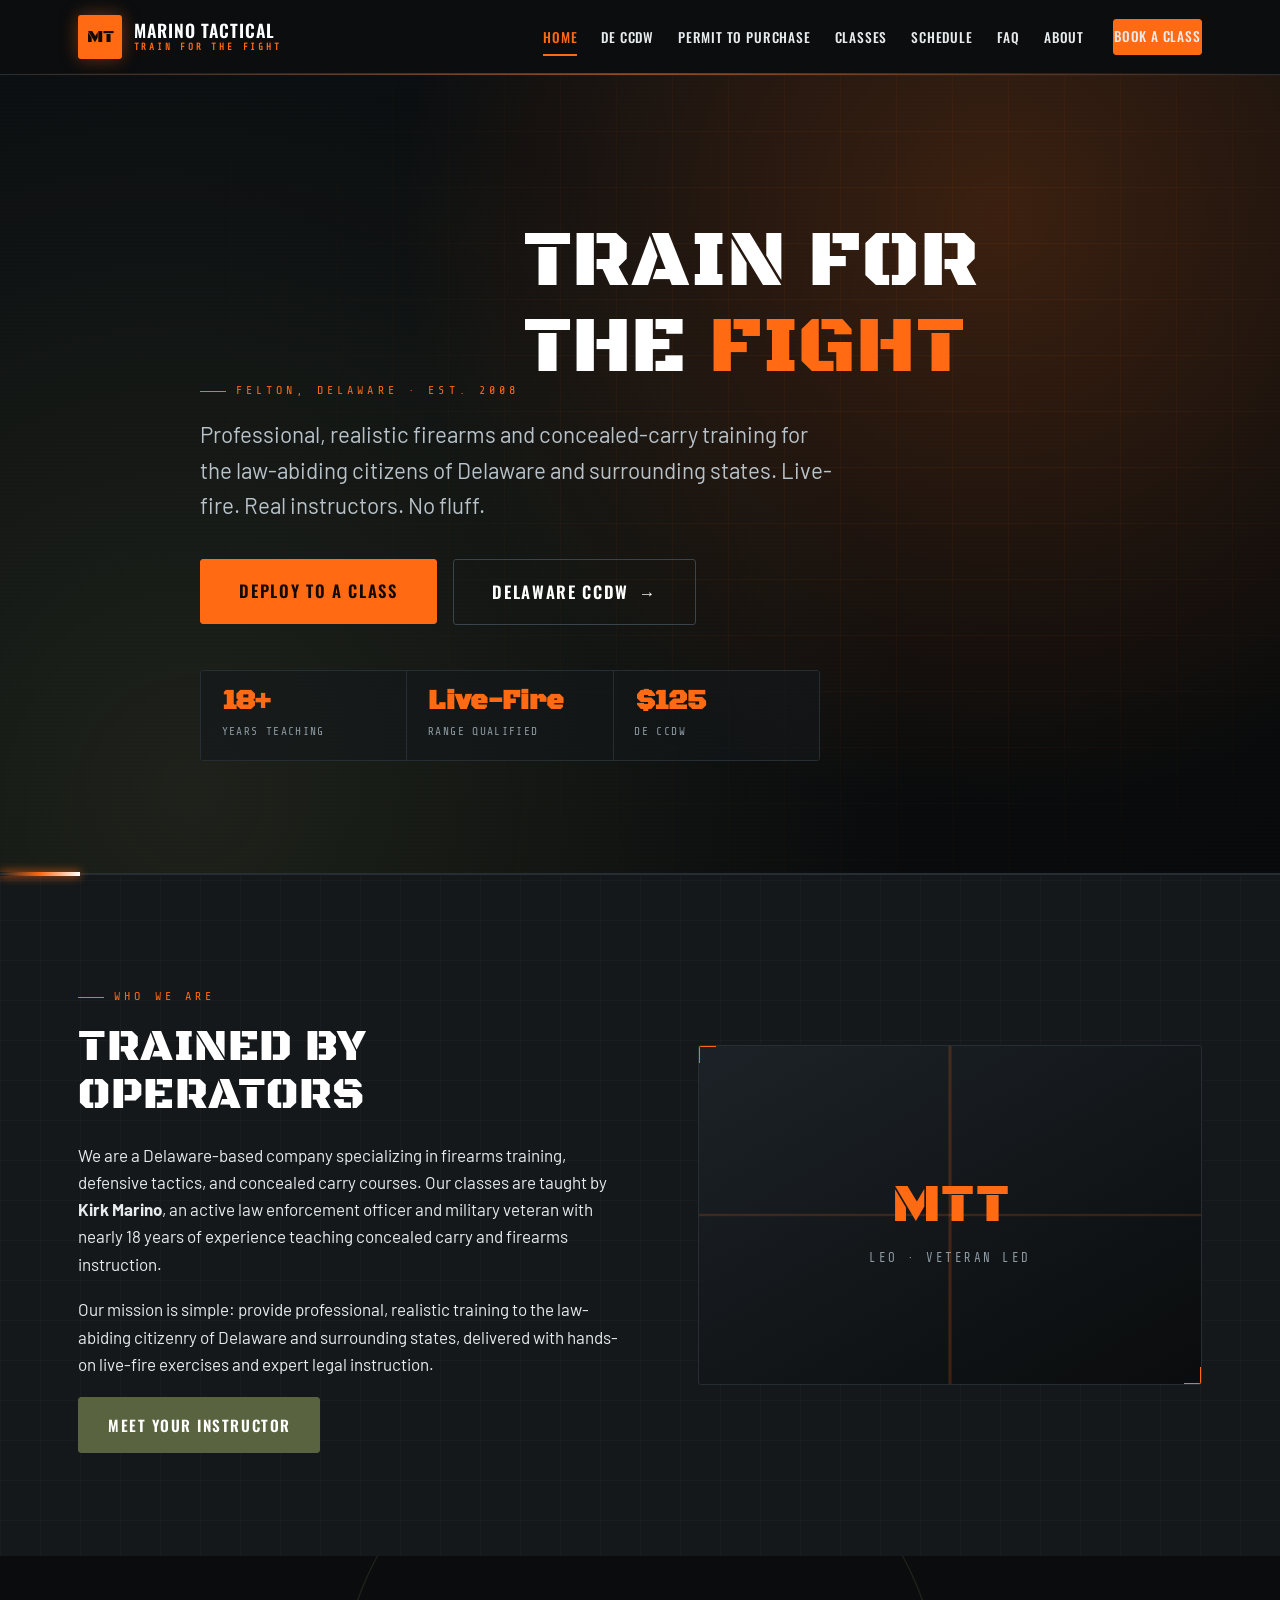
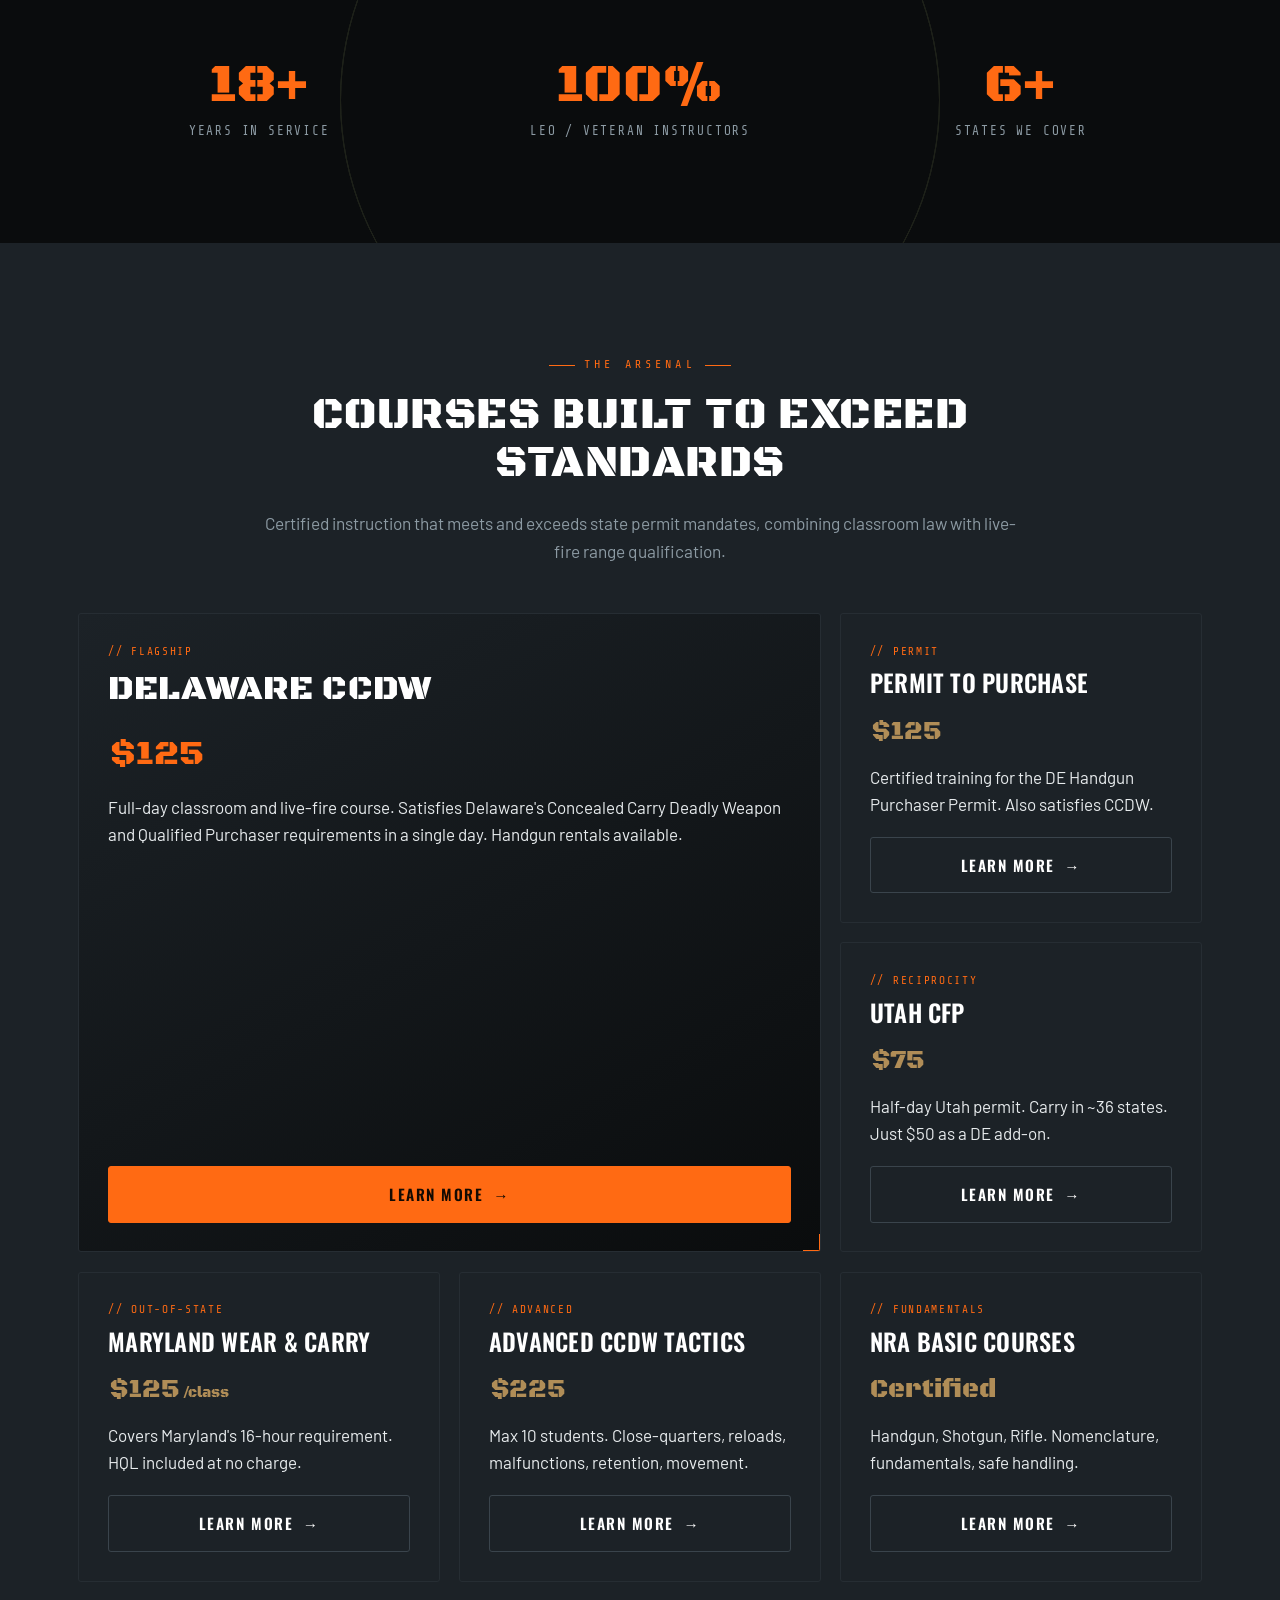
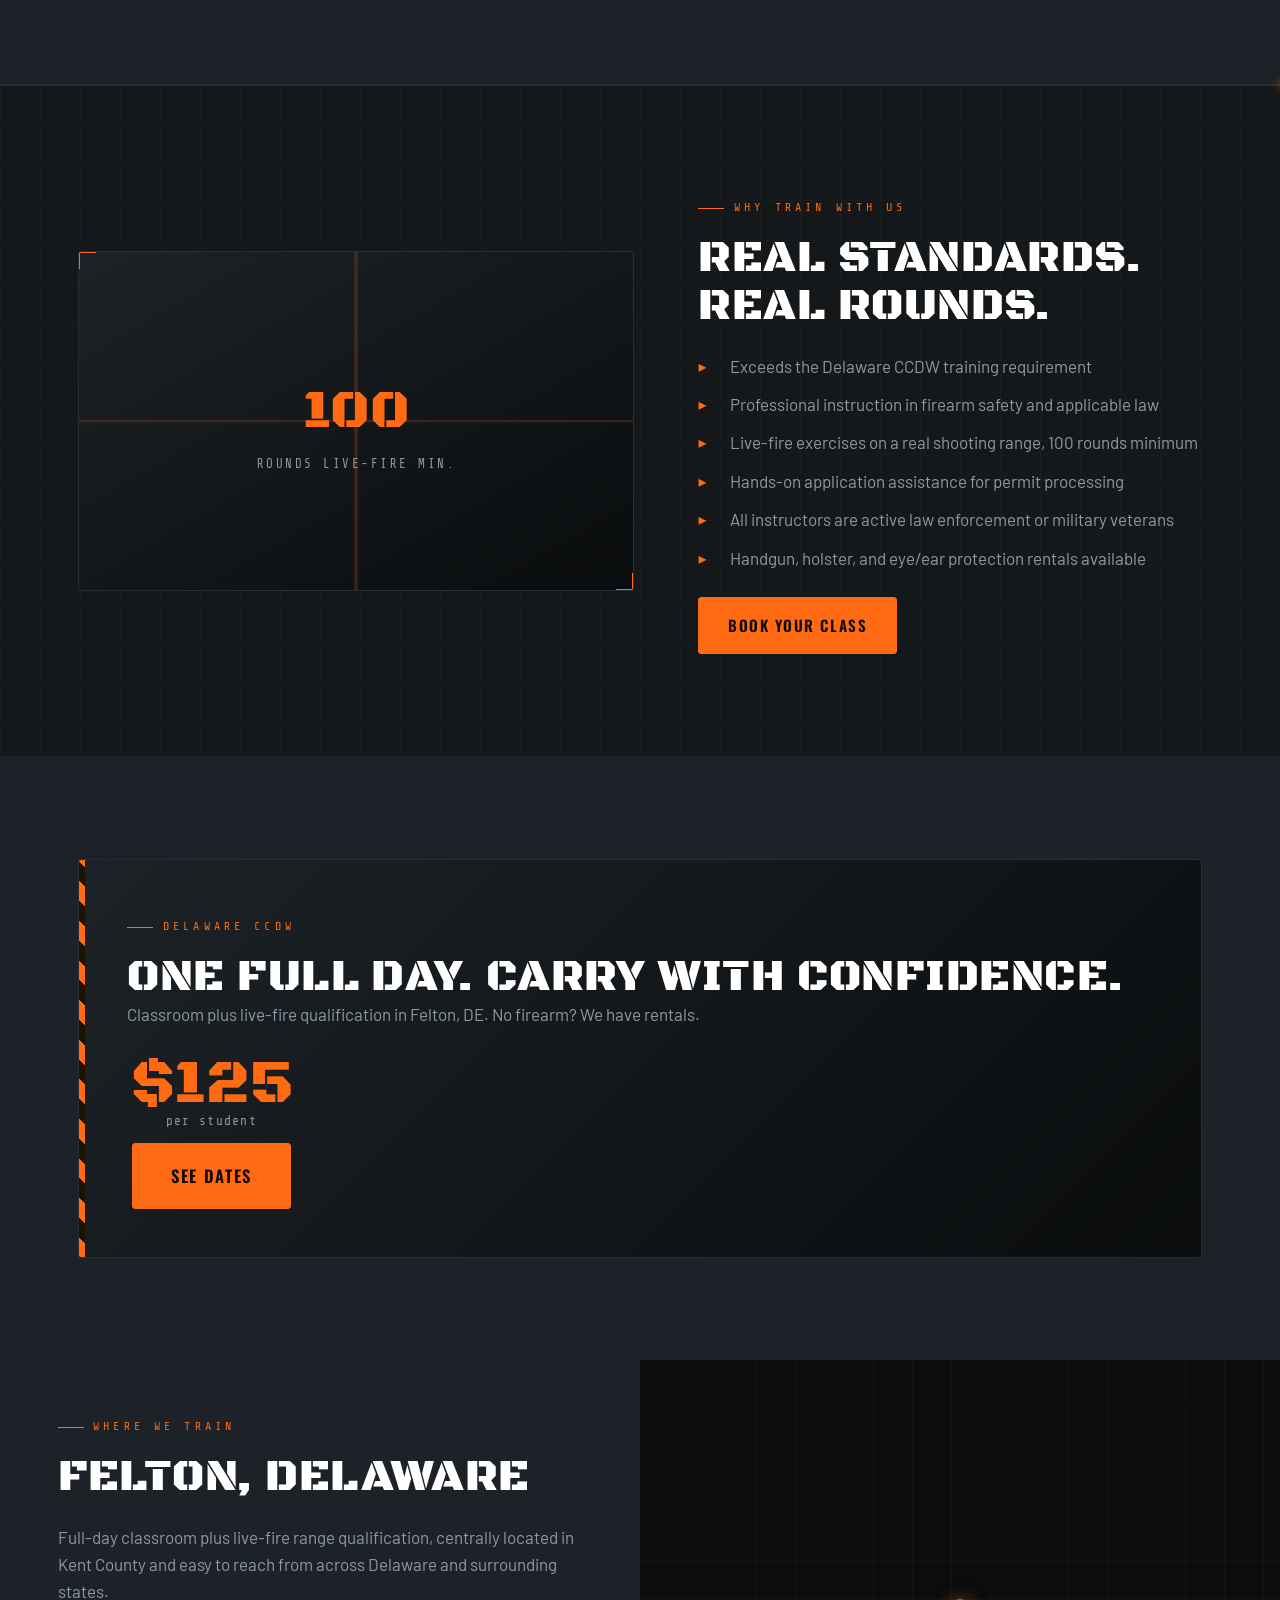
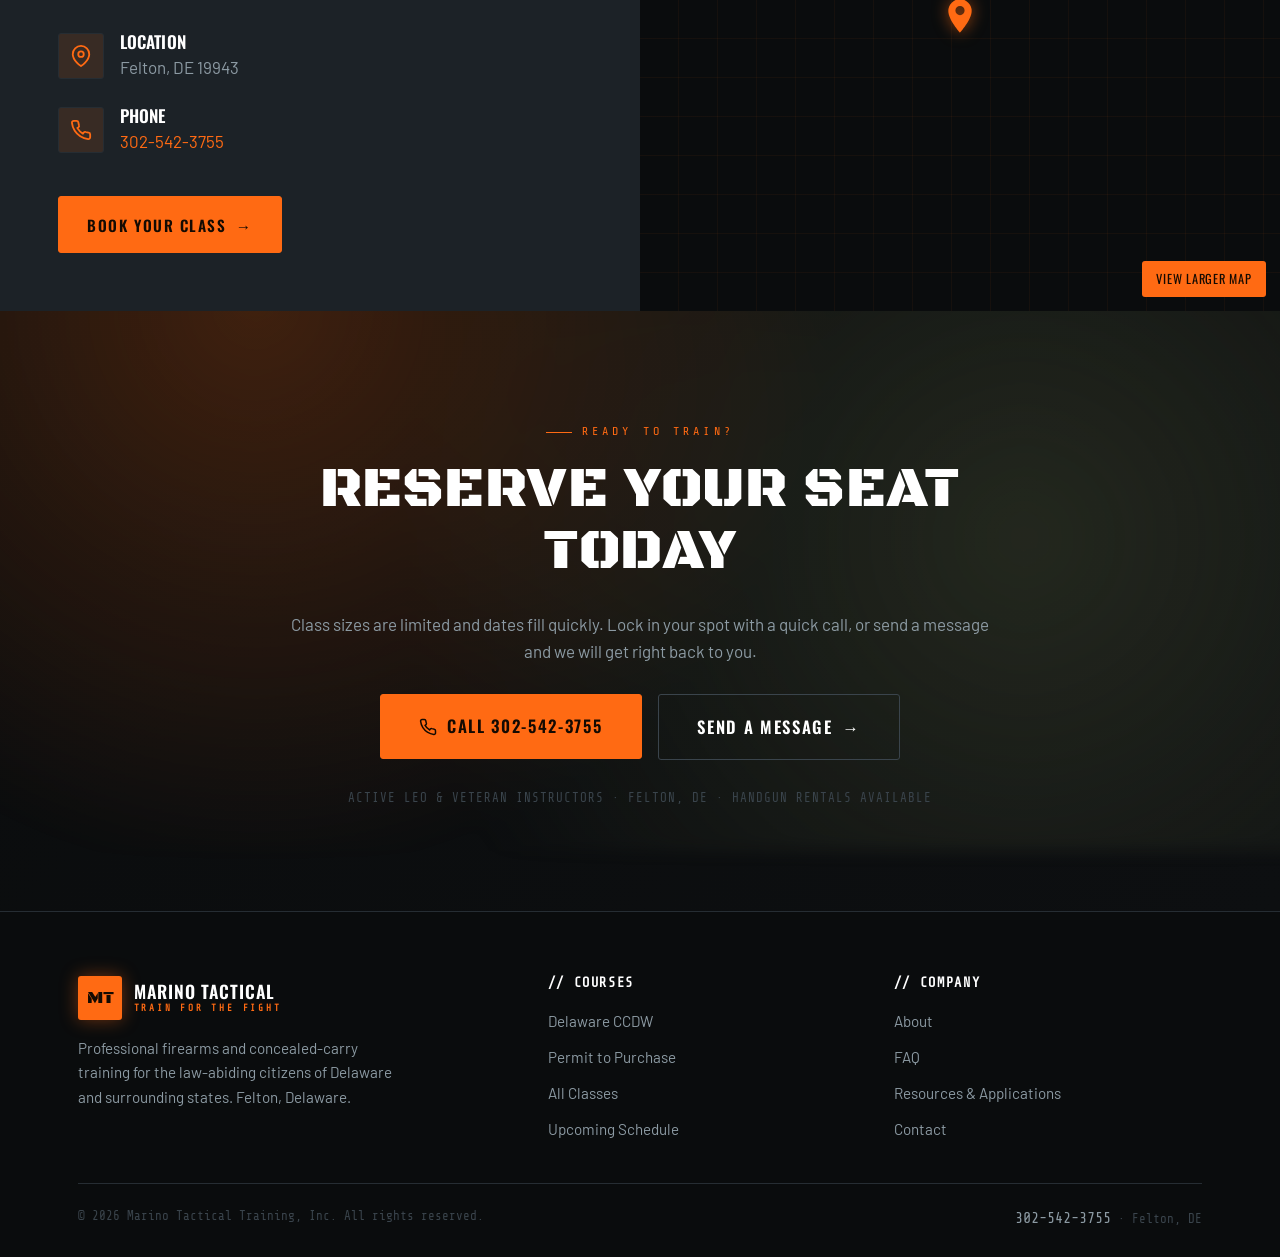
==== site/index.html @ d10ff238 "Full tactical/military theme revamp with pistol cursor + chaos animations Complete redesign from cle" ====
<!DOCTYPE html>
<html lang="en">
<head>
  <meta charset="UTF-8" />
  <meta name="viewport" content="width=device-width, initial-scale=1.0, viewport-fit=cover" />
  <meta name="robots" content="noindex, nofollow" />
  <title>Marino Tactical Training | Delaware Concealed Carry & Firearms Classes</title>
  <meta name="description" content="Delaware CCDW concealed carry, permit-to-purchase, and firearms training in Felton, DE. Taught by Kirk Marino, active law enforcement officer and military veteran with nearly 18 years of instruction. Live-fire. Classes from $125." />
  <link rel="canonical" href="https://mistyrose-rhinoceros-214854.hostingersite.com/" />
  <meta property="og:type" content="website" />
  <meta property="og:title" content="Marino Tactical Training | Train For The Fight" />
  <meta property="og:description" content="Professional, realistic firearms and concealed-carry training for the law-abiding citizens of Delaware. Live-fire. Veteran and LEO instructors." />
  <meta property="og:url" content="https://mistyrose-rhinoceros-214854.hostingersite.com/" />
  <meta property="og:image" content="https://mistyrose-rhinoceros-214854.hostingersite.com/og-image.jpg" />
  <link rel="icon" type="image/svg+xml" href="favicon.svg" />
  <link rel="preconnect" href="https://fonts.googleapis.com" />
  <link rel="preconnect" href="https://fonts.gstatic.com" crossorigin />
  <link href="https://fonts.googleapis.com/css2?family=Black+Ops+One&family=Oswald:wght@400;500;600;700&family=Barlow:wght@400;500;600;700&family=Share+Tech+Mono&display=swap" rel="stylesheet" />
  <link rel="stylesheet" href="styles.css" />
  <script type="application/ld+json">
  {
    "@context": "https://schema.org",
    "@type": "LocalBusiness",
    "@id": "https://mistyrose-rhinoceros-214854.hostingersite.com/#business",
    "name": "Marino Tactical Training, Inc.",
    "description": "Delaware firearms training and concealed carry (CCDW) instruction taught by active law enforcement officers and military veterans.",
    "url": "https://mistyrose-rhinoceros-214854.hostingersite.com/",
    "telephone": "+1-302-542-3755",
    "email": "info@marinotactical.com",
    "priceRange": "$75 - $225",
    "areaServed": ["Delaware", "Maryland", "Utah", "New Jersey", "Pennsylvania", "Virginia"],
    "address": { "@type": "PostalAddress", "addressLocality": "Felton", "addressRegion": "DE", "addressCountry": "US" },
    "founder": { "@type": "Person", "name": "Kirk Marino" },
    "sameAs": ["https://www.facebook.com/marinotactical"]
  }
  </script>
</head>
<body>
  <header class="site-header">
    <div class="container nav">
      <a class="brand" href="index.html" aria-label="Marino Tactical Training home">
        <span class="brand-mark">MT</span>
        <span class="brand-name">Marino Tactical<span>Train For The Fight</span></span>
      </a>
      <button class="nav-toggle" aria-label="Toggle menu" aria-expanded="false"><span></span><span></span><span></span></button>
      <ul class="nav-links">
        <li><a href="index.html" class="active" data-num="01">Home</a></li>
        <li><a href="ccdw.html" data-num="02">DE CCDW</a></li>
        <li><a href="permit-to-purchase.html" data-num="03">Permit to Purchase</a></li>
        <li><a href="classes.html" data-num="04">Classes</a></li>
        <li><a href="schedule.html" data-num="05">Schedule</a></li>
        <li><a href="faq.html" data-num="06">FAQ</a></li>
        <li><a href="about.html" data-num="07">About</a></li>
        <li class="nav-cta"><a href="contact.html" class="btn btn--primary">Book a Class</a></li>
      </ul>
    </div>
  </header>

  <main>
    <!-- HERO -->
    <section class="hero">
      <div class="hero-bg"></div>
      <div class="hero-grid" data-parallax aria-hidden="true"></div>
      <div class="hero-scan" aria-hidden="true"></div>
      <div class="hero-fire" aria-hidden="true"><span class="tracer"></span></div>
      <div class="container hero-inner">
        <span class="eyebrow">Felton, Delaware &middot; EST. 2008</span>
        <h1 class="kinetic stencil"><span class="line"><span>Train For</span></span><span class="line"><span>The <span class="accent">Fight</span></span></span></h1>
        <p class="lead fade-up d1">Professional, realistic firearms and concealed-carry training for the law-abiding citizens of Delaware and surrounding states. Live-fire. Real instructors. No fluff.</p>
        <div class="hero-actions fade-up d2">
          <a href="schedule.html" class="btn btn--primary btn--lg btn--magnetic">Deploy To A Class</a>
          <a href="ccdw.html" class="btn btn--ghost btn--lg">Delaware CCDW <span class="arrow">&rarr;</span></a>
        </div>
        <div class="hero-badges fade-up d3">
          <div class="hero-badge"><strong data-count="18" data-suffix="+">18+</strong><span>Years Teaching</span></div>
          <div class="hero-badge"><strong>Live-Fire</strong><span>Range Qualified</span></div>
          <div class="hero-badge"><strong>$125</strong><span>DE CCDW</span></div>
        </div>
      </div>
    </section>

    <div class="tracer-divider" aria-hidden="true"></div>

    <!-- INTRO -->
    <section class="section">
      <div class="container">
        <div class="split">
          <div>
            <span class="eyebrow">Who We Are</span>
            <h2 class="stencil">Trained By Operators</h2>
            <p>We are a Delaware-based company specializing in firearms training, defensive tactics, and concealed carry courses. Our classes are taught by <strong>Kirk Marino</strong>, an active law enforcement officer and military veteran with nearly 18 years of experience teaching concealed carry and firearms instruction.</p>
            <p>Our mission is simple: provide professional, realistic training to the law-abiding citizenry of Delaware and surrounding states, delivered with hands-on live-fire exercises and expert legal instruction.</p>
            <a href="about.html" class="btn btn--olive">Meet Your Instructor</a>
          </div>
          <div class="split-media brackets">
            <div class="seal">
              <div class="seal-mark">MTT</div>
              <div class="seal-sub">LEO &middot; Veteran Led</div>
            </div>
          </div>
        </div>
      </div>
    </section>

    <!-- STAT STRIP w/ radar + ammo counters -->
    <section class="section statstrip">
      <div class="radar" aria-hidden="true"><span></span><span></span><span></span></div>
      <div class="container">
        <div class="grid grid-3 reveal-stagger">
          <div class="stat"><div class="num" data-count="18" data-suffix="+">18+</div><div class="lbl">Years In Service</div></div>
          <div class="stat"><div class="num" data-count="100" data-suffix="%">100%</div><div class="lbl">LEO / Veteran Instructors</div></div>
          <div class="stat"><div class="num" data-count="6" data-suffix="+">6+</div><div class="lbl">States We Cover</div></div>
        </div>
      </div>
    </section>

    <!-- COURSES (bento) -->
    <section class="section section--panel">
      <div class="container">
        <div class="section-head">
          <span class="eyebrow">The Arsenal</span>
          <h2 class="stencil">Courses Built To Exceed Standards</h2>
          <p>Certified instruction that meets and exceeds state permit mandates, combining classroom law with live-fire range qualification.</p>
        </div>
        <div class="bento reveal-stagger">
          <div class="card service-card bento-hero brackets">
            <div>
              <span class="tag">// Flagship</span>
              <h3 class="stencil">Delaware CCDW</h3>
              <div class="price">$125</div>
              <p>Full-day classroom and live-fire course. Satisfies Delaware's Concealed Carry Deadly Weapon and Qualified Purchaser requirements in a single day. Handgun rentals available.</p>
            </div>
            <a href="ccdw.html" class="btn btn--primary">Learn More <span class="arrow">&rarr;</span></a>
          </div>
          <div class="card service-card"><span class="tag">// Permit</span><h3>Permit to Purchase</h3><div class="price">$125</div><p>Certified training for the DE Handgun Purchaser Permit. Also satisfies CCDW.</p><a href="permit-to-purchase.html" class="btn btn--ghost">Learn More <span class="arrow">&rarr;</span></a></div>
          <div class="card service-card"><span class="tag">// Reciprocity</span><h3>Utah CFP</h3><div class="price">$75</div><p>Half-day Utah permit. Carry in ~36 states. Just $50 as a DE add-on.</p><a href="classes.html" class="btn btn--ghost">Learn More <span class="arrow">&rarr;</span></a></div>
          <div class="card service-card"><span class="tag">// Out-of-State</span><h3>Maryland Wear &amp; Carry</h3><div class="price">$125<small style="font-size:.9rem"> /class</small></div><p>Covers Maryland's 16-hour requirement. HQL included at no charge.</p><a href="classes.html" class="btn btn--ghost">Learn More <span class="arrow">&rarr;</span></a></div>
          <div class="card service-card"><span class="tag">// Advanced</span><h3>Advanced CCDW Tactics</h3><div class="price">$225</div><p>Max 10 students. Close-quarters, reloads, malfunctions, retention, movement.</p><a href="classes.html" class="btn btn--ghost">Learn More <span class="arrow">&rarr;</span></a></div>
          <div class="card service-card"><span class="tag">// Fundamentals</span><h3>NRA Basic Courses</h3><div class="price">Certified</div><p>Handgun, Shotgun, Rifle. Nomenclature, fundamentals, safe handling.</p><a href="classes.html" class="btn btn--ghost">Learn More <span class="arrow">&rarr;</span></a></div>
        </div>
      </div>
    </section>

    <div class="tracer-divider" aria-hidden="true"></div>

    <!-- WHY -->
    <section class="section">
      <div class="container">
        <div class="split split--rev">
          <div>
            <span class="eyebrow">Why Train With Us</span>
            <h2 class="stencil">Real Standards. Real Rounds.</h2>
            <ul class="checklist">
              <li>Exceeds the Delaware CCDW training requirement</li>
              <li>Professional instruction in firearm safety and applicable law</li>
              <li>Live-fire exercises on a real shooting range, 100 rounds minimum</li>
              <li>Hands-on application assistance for permit processing</li>
              <li>All instructors are active law enforcement or military veterans</li>
              <li>Handgun, holster, and eye/ear protection rentals available</li>
            </ul>
            <a href="contact.html" class="btn btn--primary" style="margin-top:1.6rem">Book Your Class</a>
          </div>
          <div class="split-media brackets">
            <div class="seal">
              <div class="seal-mark">100</div>
              <div class="seal-sub">Rounds Live-Fire Min.</div>
            </div>
          </div>
        </div>
      </div>
    </section>

    <!-- PRICE BAND -->
    <section class="section section--panel">
      <div class="container">
        <div class="price-band reveal">
          <div>
            <span class="eyebrow">Delaware CCDW</span>
            <h2 class="stencil">One Full Day. Carry With Confidence.</h2>
            <p style="color:var(--fog);margin:0">Classroom plus live-fire qualification in Felton, DE. No firearm? We have rentals.</p>
          </div>
          <div style="text-align:center">
            <div class="price-tag">$125<small>per student</small></div>
            <a href="schedule.html" class="btn btn--primary btn--lg" style="margin-top:1rem">See Dates</a>
          </div>
        </div>
      </div>
    </section>

    <!-- MAP -->
    <section class="map-section">
      <div class="map-wrap">
        <div class="map-info">
          <span class="eyebrow">Where We Train</span>
          <h2 class="stencil">Felton, Delaware</h2>
          <p style="color:var(--fog)">Full-day classroom plus live-fire range qualification, centrally located in Kent County and easy to reach from across Delaware and surrounding states.</p>
          <div class="contact-detail" style="margin-top:0.6rem">
            <div class="ic" aria-hidden="true"><svg viewBox="0 0 24 24" fill="none" stroke="currentColor" stroke-width="2" width="22" height="22"><path d="M21 10c0 7-9 13-9 13s-9-6-9-13a9 9 0 0 1 18 0z"/><circle cx="12" cy="10" r="3"/></svg></div>
            <div><h4>Location</h4><p>Felton, DE 19943</p></div>
          </div>
          <div class="contact-detail">
            <div class="ic" aria-hidden="true"><svg viewBox="0 0 24 24" fill="none" stroke="currentColor" stroke-width="2" width="22" height="22"><path d="M22 16.92v3a2 2 0 0 1-2.18 2 19.79 19.79 0 0 1-8.63-3.07 19.5 19.5 0 0 1-6-6 19.79 19.79 0 0 1-3.07-8.67A2 2 0 0 1 4.11 2h3a2 2 0 0 1 2 1.72c.13 1.05.36 2.07.7 3.06a2 2 0 0 1-.45 2.11L8.09 9.91a16 16 0 0 0 6 6l1.02-1.27a2 2 0 0 1 2.11-.45c.99.34 2.01.57 3.06.7A2 2 0 0 1 22 16.92z"/></svg></div>
            <div><h4>Phone</h4><p><a href="tel:+13025423755">302-542-3755</a></p></div>
          </div>
          <a href="contact.html" class="btn btn--primary" style="margin-top:1rem;align-self:flex-start">Book Your Class <span class="arrow">&rarr;</span></a>
        </div>
        <div class="map-frame">
          <svg class="map-pin" viewBox="0 0 24 24" fill="currentColor" width="40" height="40" aria-hidden="true"><path d="M12 2a7 7 0 0 0-7 7c0 5.25 7 13 7 13s7-7.75 7-13a7 7 0 0 0-7-7zm0 9.5A2.5 2.5 0 1 1 12 6a2.5 2.5 0 0 1 0 5.5z"/></svg>
          <iframe title="Map of Felton, Delaware" src="https://www.openstreetmap.org/export/embed.html?bbox=-75.62%2C38.99%2C-75.52%2C39.04&amp;layer=mapnik&amp;marker=39.0087%2C-75.5777" loading="lazy" referrerpolicy="no-referrer-when-downgrade"></iframe>
          <a class="map-link" href="https://www.openstreetmap.org/?mlat=39.0087&amp;mlon=-75.5777#map=13/39.0087/-75.5777" target="_blank" rel="noopener">View Larger Map</a>
        </div>
      </div>
    </section>

    <!-- FINAL CTA -->
    <section class="section cta-final">
      <div class="cta-aura" aria-hidden="true"></div>
      <div class="container">
        <div class="cta-inner reveal">
          <span class="eyebrow" style="justify-content:center">Ready To Train?</span>
          <h2 class="stencil">Reserve Your Seat Today</h2>
          <p style="color:var(--fog)">Class sizes are limited and dates fill quickly. Lock in your spot with a quick call, or send a message and we will get right back to you.</p>
          <div class="cta-actions">
            <a href="tel:+13025423755" class="btn btn--primary btn--lg btn--magnetic">
              <svg viewBox="0 0 24 24" fill="none" stroke="currentColor" stroke-width="2" width="18" height="18"><path d="M22 16.92v3a2 2 0 0 1-2.18 2 19.79 19.79 0 0 1-8.63-3.07 19.5 19.5 0 0 1-6-6 19.79 19.79 0 0 1-3.07-8.67A2 2 0 0 1 4.11 2h3a2 2 0 0 1 2 1.72c.13 1.05.36 2.07.7 3.06a2 2 0 0 1-.45 2.11L8.09 9.91a16 16 0 0 0 6 6l1.02-1.27a2 2 0 0 1 2.11-.45c.99.34 2.01.57 3.06.7A2 2 0 0 1 22 16.92z"/></svg>
              Call 302-542-3755
            </a>
            <a href="contact.html" class="btn btn--ghost btn--lg">Send a Message <span class="arrow">&rarr;</span></a>
          </div>
          <p class="cta-trust">Active LEO &amp; Veteran Instructors &middot; Felton, DE &middot; Handgun Rentals Available</p>
        </div>
      </div>
    </section>
  </main>

  <footer class="site-footer">
    <div class="container">
      <div class="footer-grid">
        <div class="footer-brand">
          <a class="brand" href="index.html"><span class="brand-mark">MT</span><span class="brand-name">Marino Tactical<span>Train For The Fight</span></span></a>
          <p>Professional firearms and concealed-carry training for the law-abiding citizens of Delaware and surrounding states. Felton, Delaware.</p>
        </div>
        <div><h4>// Courses</h4><ul><li><a href="ccdw.html">Delaware CCDW</a></li><li><a href="permit-to-purchase.html">Permit to Purchase</a></li><li><a href="classes.html">All Classes</a></li><li><a href="schedule.html">Upcoming Schedule</a></li></ul></div>
        <div><h4>// Company</h4><ul><li><a href="about.html">About</a></li><li><a href="faq.html">FAQ</a></li><li><a href="resources.html">Resources &amp; Applications</a></li><li><a href="contact.html">Contact</a></li></ul></div>
      </div>
      <div class="footer-bottom">
        <span>&copy; <span id="year">2026</span> Marino Tactical Training, Inc. All rights reserved.</span>
        <span><a href="tel:+13025423755">302-542-3755</a> &middot; Felton, DE</span>
      </div>
    </div>
  </footer>
  <script src="app.js"></script>
</body>
</html>
---- site/styles.css ----
/* ============================================================
   MARINO TACTICAL TRAINING | Tactical / Operator theme
   Gunmetal + olive + coyote + tactical orange. HUD overlays,
   stencil headings, chaos animation layer. Performance-safe:
   transform/opacity only, all motion gated by reduced-motion.
   ============================================================ */

:root {
  /* Tactical palette */
  --black: #0a0c0d;
  --gun: #14181b;          /* gunmetal base */
  --gun-2: #1c2227;        /* raised panel */
  --gun-3: #262d33;        /* border / hairline */
  --steel: #3a444c;
  --fog: #8c9aa3;          /* muted text */
  --bone: #e7ebed;         /* primary text on dark */
  --olive: #5a6340;        /* OD green */
  --olive-bright: #8a9a5b;
  --coyote: #b08d57;       /* coyote tan */
  --orange: #ff6a13;       /* tactical orange accent */
  --orange-2: #ff8534;
  --danger: #e23b2e;
  --go: #43c06a;

  --font-stencil: "Black Ops One", "Oswald", Impact, sans-serif;
  --font-display: "Oswald", "Arial Narrow", sans-serif;
  --font-body: "Barlow", system-ui, -apple-system, "Segoe UI", sans-serif;
  --font-mono: "Share Tech Mono", "Courier New", monospace;

  --maxw: 1200px;
  --header-h: 74px;
  --radius: 3px;
  --ease-snap: cubic-bezier(0.22, 1, 0.36, 1);
  --ease-lux: cubic-bezier(0.77, 0, 0.175, 1);
  --ease-spring: cubic-bezier(0.34, 1.56, 0.64, 1);
  --shadow: 0 10px 40px rgba(0,0,0,0.5);

  --tape: repeating-linear-gradient(45deg, var(--orange) 0 14px, #1a1205 14px 28px);
}

* { box-sizing: border-box; }
html { scroll-behavior: smooth; -webkit-text-size-adjust: 100%; }

body {
  margin: 0;
  font-family: var(--font-body);
  color: var(--bone);
  background: var(--gun);
  line-height: 1.6;
  font-size: 17px;
  overflow-x: hidden;
  -webkit-font-smoothing: antialiased;
  /* faint tactical grid over the whole page */
  background-image:
    linear-gradient(rgba(255,255,255,0.018) 1px, transparent 1px),
    linear-gradient(90deg, rgba(255,255,255,0.018) 1px, transparent 1px);
  background-size: 40px 40px;
}

img { max-width: 100%; display: block; }
a { color: var(--orange); text-decoration: none; transition: color 0.2s ease; }
a:hover { color: var(--orange-2); }

h1, h2, h3, h4 {
  font-family: var(--font-display);
  font-weight: 600;
  line-height: 1.08;
  letter-spacing: 0.01em;
  color: #fff;
  margin: 0 0 0.5em;
  text-transform: uppercase;
}
.stencil { font-family: var(--font-stencil); font-weight: 400; letter-spacing: 0.01em; }
h1 { font-size: clamp(2.4rem, 6.5vw, 5rem); letter-spacing: 0.01em; }
h2 { font-size: clamp(1.8rem, 4vw, 2.8rem); }
h3 { font-size: clamp(1.2rem, 2.2vw, 1.5rem); }
p { margin: 0 0 1.1em; }

.container { width: 100%; max-width: var(--maxw); margin: 0 auto; padding: 0 clamp(1.1rem, 4vw, 2.4rem); }
.section { padding: clamp(3.5rem, 8vw, 6.5rem) 0; position: relative; }
.section--panel { background: var(--gun-2); }
.section--black { background: var(--black); }

/* ---------- Eyebrow / tactical labels ---------- */
.eyebrow {
  font-family: var(--font-mono);
  text-transform: uppercase;
  letter-spacing: 0.35em;
  font-size: 0.74rem;
  color: var(--orange);
  display: inline-flex;
  align-items: center;
  gap: 0.6rem;
  margin-bottom: 1rem;
}
.eyebrow::before { content: ""; width: 26px; height: 1px; background: var(--orange); }

.section-head { max-width: 760px; margin: 0 auto 3rem; text-align: center; }
.section-head .eyebrow::after { content: ""; width: 26px; height: 1px; background: var(--orange); }
.section-head p { color: var(--fog); font-size: 1.08rem; }

/* corner-bracket accent used on panels */
.brackets { position: relative; }
.brackets::before, .brackets::after {
  content: ""; position: absolute; width: 16px; height: 16px; pointer-events: none;
  border: 2px solid var(--orange);
}
.brackets::before { top: -1px; left: -1px; border-right: 0; border-bottom: 0; }
.brackets::after { bottom: -1px; right: -1px; border-left: 0; border-top: 0; }

/* ---------- Buttons ---------- */
.btn {
  position: relative;
  display: inline-flex;
  align-items: center;
  justify-content: center;
  gap: 0.6rem;
  font-family: var(--font-display);
  font-weight: 600;
  text-transform: uppercase;
  letter-spacing: 0.1em;
  font-size: 0.95rem;
  padding: 0.95rem 1.8rem;
  border-radius: var(--radius);
  border: 1px solid transparent;
  cursor: pointer;
  overflow: hidden;
  background: none;
  transition: transform 0.16s var(--ease-snap), box-shadow 0.25s ease, background 0.2s ease, color 0.2s ease, border-color 0.2s ease;
}
.btn:hover { transform: translateY(-2px); }
.btn.recoil { animation: recoil 0.18s ease; }
@keyframes recoil { 0% { transform: translateY(2px) scale(0.97); } 100% { transform: translateY(0) scale(1); } }

/* shine + muzzle-flash glow */
.btn::after {
  content: ""; position: absolute; top: 0; left: -120%; width: 100%; height: 100%;
  background: linear-gradient(120deg, transparent, rgba(255,255,255,0.35), transparent);
  transition: left 0.6s var(--ease-snap); pointer-events: none;
}
.btn:hover::after { left: 120%; }

.btn--primary {
  background: var(--orange); color: #140a02; border-color: var(--orange);
  box-shadow: 0 0 0 0 rgba(255,106,19,0.5);
}
.btn--primary:hover { background: var(--orange-2); box-shadow: 0 0 28px rgba(255,106,19,0.55); }
.btn--ghost { background: transparent; color: #fff; border-color: var(--steel); }
.btn--ghost:hover { border-color: var(--orange); color: var(--orange); }
.btn--olive { background: var(--olive); color: #fff; border-color: var(--olive); }
.btn--olive:hover { background: var(--olive-bright); }
.btn--lg { padding: 1.15rem 2.4rem; font-size: 1.04rem; }
.btn .arrow { transition: transform 0.4s var(--ease-snap); }
.btn:hover .arrow { transform: translateX(6px); }
.btn--magnetic { will-change: transform; }

/* loading + success */
.btn.is-loading { color: transparent !important; pointer-events: none; }
.btn.is-loading::before {
  content: ""; position: absolute; top: 50%; left: 50%; width: 20px; height: 20px; margin: -10px 0 0 -10px;
  border: 2px solid rgba(20,10,2,0.35); border-top-color: #140a02; border-radius: 50%;
  animation: spin 0.7s linear infinite;
}
.btn--ghost.is-loading::before, .btn--olive.is-loading::before { border-color: rgba(255,255,255,0.35); border-top-color: #fff; }
.btn.is-success { background: var(--go) !important; color: #04210f !important; border-color: var(--go) !important; }
.btn.is-success::after { display: none; }
@keyframes spin { to { transform: rotate(360deg); } }

/* ---------- Header / Nav ---------- */
.site-header {
  position: sticky; top: 0; z-index: 100;
  background: rgba(10,12,13,0.82);
  backdrop-filter: blur(14px) saturate(140%);
  -webkit-backdrop-filter: blur(14px) saturate(140%);
  border-bottom: 1px solid var(--gun-3);
  transition: background 0.3s ease, box-shadow 0.3s ease;
}
.site-header.scrolled { background: rgba(10,12,13,0.96); box-shadow: 0 6px 24px rgba(0,0,0,0.5); }
/* orange tracer line under header */
.site-header::after {
  content: ""; position: absolute; left: 0; bottom: -1px; height: 2px; width: 100%;
  background: linear-gradient(90deg, transparent, var(--orange), transparent);
  opacity: 0.5;
}
.nav { display: flex; align-items: center; justify-content: space-between; height: var(--header-h); }
.brand { display: flex; align-items: center; gap: 0.7rem; }
.brand-mark {
  width: 44px; height: 44px; display: grid; place-items: center;
  background: var(--orange); color: #140a02; border-radius: var(--radius);
  font-family: var(--font-stencil); font-size: 1.15rem; box-shadow: 0 0 18px rgba(255,106,19,0.4);
}
.brand-name { font-family: var(--font-display); font-weight: 600; text-transform: uppercase; letter-spacing: 0.06em; font-size: 1.1rem; color: #fff; line-height: 1; }
.brand-name span { display: block; font-family: var(--font-mono); font-size: 0.58rem; letter-spacing: 0.3em; color: var(--orange); margin-top: 4px; }

.nav-links { display: flex; align-items: center; gap: 1.5rem; list-style: none; margin: 0; padding: 0; }
.nav-links a {
  font-family: var(--font-display); font-weight: 500; text-transform: uppercase; letter-spacing: 0.06em;
  font-size: 0.84rem; color: var(--bone); padding: 0.4rem 0; position: relative;
}
.nav-links a::after { content: ""; position: absolute; left: 0; bottom: -2px; width: 0; height: 2px; background: var(--orange); transition: width 0.22s ease; }
.nav-links a:hover::after, .nav-links a.active::after { width: 100%; }
.nav-links a:hover, .nav-links a.active { color: var(--orange); }
.nav-cta { margin-left: 0.3rem; }

.nav-toggle { display: none; flex-direction: column; justify-content: center; gap: 5px; width: 44px; height: 44px; background: none; border: none; cursor: pointer; padding: 0; }
.nav-toggle span { display: block; width: 26px; height: 2px; background: var(--bone); transition: transform 0.25s ease, opacity 0.2s ease, background 0.2s ease; }
.nav-toggle.open span { background: var(--orange); }
.nav-toggle.open span:nth-child(1) { transform: translateY(7px) rotate(45deg); }
.nav-toggle.open span:nth-child(2) { opacity: 0; }
.nav-toggle.open span:nth-child(3) { transform: translateY(-7px) rotate(-45deg); }

@media (max-width: 960px) {
  .nav-toggle { display: flex; z-index: 120; }
  .nav-links {
    position: fixed; top: 0; left: 0; right: 0; bottom: 0; width: 100%; height: 100vh; height: 100dvh;
    flex-direction: column; align-items: stretch; justify-content: center; gap: 0;
    padding: calc(var(--header-h) + env(safe-area-inset-top,0px)) clamp(1.4rem,7vw,3rem) calc(2rem + env(safe-area-inset-bottom,0px));
    background:
      radial-gradient(circle at 80% 8%, rgba(255,106,19,0.16), transparent 55%),
      linear-gradient(160deg, var(--gun), var(--black));
    background-color: var(--black);
    overflow-y: auto;
    transform: translateY(-100%); opacity: 0; pointer-events: none;
    transition: transform 0.5s var(--ease-snap), opacity 0.35s ease; z-index: 110;
  }
  .nav-links.open { transform: translateY(0); opacity: 1; pointer-events: auto; }
  .nav-links li { width: 100%; opacity: 0; transform: translateY(18px); }
  .nav-links.open li { opacity: 1; transform: none; transition: opacity 0.5s var(--ease-snap), transform 0.5s var(--ease-snap); }
  .nav-links.open li:nth-child(1){transition-delay:.16s}
  .nav-links.open li:nth-child(2){transition-delay:.21s}
  .nav-links.open li:nth-child(3){transition-delay:.26s}
  .nav-links.open li:nth-child(4){transition-delay:.31s}
  .nav-links.open li:nth-child(5){transition-delay:.36s}
  .nav-links.open li:nth-child(6){transition-delay:.41s}
  .nav-links.open li:nth-child(7){transition-delay:.46s}
  .nav-links.open li:nth-child(8){transition-delay:.51s}
  .nav-links a {
    display: flex; align-items: center; justify-content: space-between;
    padding: 1rem 0.2rem; width: 100%; min-height: 44px; font-size: 1.5rem;
    color: var(--bone); border-bottom: 1px solid rgba(255,255,255,0.07);
    font-family: var(--font-display);
  }
  .nav-links a::after { display: none; }
  /* mono index counters on each link */
  .nav-links li:not(.nav-cta) a::before {
    content: attr(data-num); font-family: var(--font-mono); font-size: 0.8rem; color: var(--orange); opacity: 0.6;
    margin-right: auto; padding-right: 1rem;
  }
  .nav-cta { margin-top: 1.6rem; }
  .nav-cta .btn { width: 100%; font-size: 1.05rem; padding: 1.1rem 1.7rem; }
  body.nav-open { overflow: hidden; }
}

/* ---------- Pistol cursor (desktop pointer only) ---------- */
.pistol-cursor {
  position: fixed; top: 0; left: 0; width: 56px; height: 56px;
  pointer-events: none; z-index: 9999; opacity: 0;
  transform: translate(-14px, -10px) rotate(0deg);
  transition: opacity 0.2s ease, filter 0.15s ease;
  filter: drop-shadow(0 3px 5px rgba(0,0,0,0.6));
  will-change: transform;
}
.pistol-cursor.on { opacity: 1; }
.pistol-cursor.hot { filter: drop-shadow(0 0 6px var(--orange)) drop-shadow(0 3px 5px rgba(0,0,0,0.6)); }
/* recoil kick on click */
.pistol-cursor.kick .pistol-body { animation: pistol-kick 0.22s var(--ease-snap); }
@keyframes pistol-kick { 0% { transform: translateX(0) rotate(0); } 35% { transform: translateX(-7px) rotate(-12deg); } 100% { transform: translateX(0) rotate(0); } }
.pistol-cursor .muzzle { transform-origin: left center; opacity: 0; }
.pistol-cursor.kick .muzzle { animation: muzzle-flash 0.2s ease forwards; }
@keyframes muzzle-flash { 0% { opacity: 0; transform: scale(0.4); } 30% { opacity: 1; transform: scale(1.1); } 100% { opacity: 0; transform: scale(0.6); } }

@media (hover: hover) and (pointer: fine) {
  .cursor-on, .cursor-on * { cursor: none !important; }
}

/* bullet-hole click marks */
.bullet-hole {
  position: fixed; width: 22px; height: 22px; margin: -11px 0 0 -11px; pointer-events: none; z-index: 9998;
  background: radial-gradient(circle, #000 0 32%, rgba(0,0,0,0.85) 40%, rgba(40,30,20,0.5) 60%, transparent 72%);
  border-radius: 50%;
  animation: hole-pop 0.18s var(--ease-snap), hole-fade 3s ease forwards;
}
@keyframes hole-pop { from { transform: scale(0.2); } to { transform: scale(1); } }
@keyframes hole-fade { 0%,70% { opacity: 1; } 100% { opacity: 0; } }

/* ---------- HERO ---------- */
.hero { position: relative; overflow: hidden; background: var(--black); }
.hero-bg {
  position: absolute; inset: 0; pointer-events: none;
  background:
    radial-gradient(circle at 78% 18%, rgba(255,106,19,0.20), transparent 50%),
    radial-gradient(circle at 15% 90%, rgba(90,99,64,0.25), transparent 55%),
    linear-gradient(160deg, #0c0f11, #05070880);
}
.hero-scan {
  position: absolute; inset: 0; pointer-events: none; opacity: 0.5;
  background: repeating-linear-gradient(0deg, rgba(255,255,255,0.025) 0 2px, transparent 2px 4px);
  mix-blend-mode: overlay;
}
.hero-grid {
  position: absolute; inset: 0; pointer-events: none; will-change: transform;
  background-image: linear-gradient(rgba(255,106,19,0.05) 1px, transparent 1px), linear-gradient(90deg, rgba(255,106,19,0.05) 1px, transparent 1px);
  background-size: 56px 56px;
  mask-image: radial-gradient(circle at 70% 35%, #000 20%, transparent 70%);
}
.hero-inner { position: relative; padding: clamp(4.5rem, 12vw, 9rem) 0 clamp(4rem, 9vw, 7rem); max-width: 880px; }
.hero .eyebrow { color: var(--orange); }
.hero h1 { color: #fff; margin-bottom: 0.5rem; }
.hero h1 .accent { color: var(--orange); }
.hero .lead { font-size: clamp(1.1rem, 2.4vw, 1.4rem); color: #b8c2c9; max-width: 640px; }
.hero-actions { display: flex; flex-wrap: wrap; gap: 1rem; margin-top: 2.2rem; }

/* kinetic headline reveal */
.kinetic { display: inline-block; }
.kinetic .line { display: block; overflow: hidden; }
.kinetic .line > span { display: inline-block; transform: translateY(110%); transition: transform 0.85s var(--ease-lux); }
.kinetic.in .line > span { transform: translateY(0); }
.kinetic.in .line:nth-child(2) > span { transition-delay: 0.12s; }
.fade-up { opacity: 0; transform: translateY(18px); transition: opacity 0.8s ease, transform 0.8s var(--ease-snap); }
.fade-up.in { opacity: 1; transform: none; }
.d1 { transition-delay: 0.3s; } .d2 { transition-delay: 0.45s; } .d3 { transition-delay: 0.6s; }

/* hero rifle-fire SVG layer */
.hero-fire { position: absolute; left: 0; right: 0; top: 46%; height: 4px; pointer-events: none; z-index: 2; }
.tracer {
  position: absolute; top: 0; left: -200px; width: 160px; height: 2px;
  background: linear-gradient(90deg, transparent, var(--orange) 40%, #fff 90%);
  box-shadow: 0 0 12px var(--orange); opacity: 0;
}
.tracer.fire { animation: tracer-fly 0.7s var(--ease-snap) forwards; }
@keyframes tracer-fly {
  0% { left: -200px; opacity: 0; }
  10% { opacity: 1; }
  100% { left: 115%; opacity: 1; }
}

/* ammo badges */
.hero-badges { display: flex; flex-wrap: wrap; gap: 0; margin-top: 2.8rem; border: 1px solid var(--gun-3); border-radius: var(--radius); overflow: hidden; max-width: 620px; }
.hero-badge { flex: 1; min-width: 120px; padding: 1.1rem 1.3rem; border-right: 1px solid var(--gun-3); background: rgba(20,24,27,0.6); }
.hero-badge:last-child { border-right: 0; }
.hero-badge strong { font-family: var(--font-stencil); font-size: 1.7rem; color: var(--orange); display: block; line-height: 1; }
.hero-badge span { font-family: var(--font-mono); font-size: 0.7rem; letter-spacing: 0.12em; color: var(--fog); text-transform: uppercase; }

/* ---------- Page hero (interior) ---------- */
.page-hero { position: relative; overflow: hidden; background: var(--black); padding: clamp(3rem,8vw,5rem) 0 clamp(2.6rem,6vw,3.6rem); }
.page-hero .hero-bg { opacity: 0.85; }
.page-hero h1 { color: #fff; position: relative; }
.page-hero p { color: var(--fog); max-width: 640px; margin: 0; position: relative; }
.breadcrumb { font-family: var(--font-mono); font-size: 0.76rem; letter-spacing: 0.1em; color: var(--steel); margin-bottom: 1rem; text-transform: uppercase; position: relative; }
.breadcrumb a { color: var(--orange); }

/* ---------- Bullet-trace divider ---------- */
.tracer-divider { position: relative; height: 2px; background: var(--gun-3); overflow: visible; margin: 0; }
.tracer-divider::before {
  content: ""; position: absolute; top: -1px; left: 0; height: 4px; width: 80px;
  background: linear-gradient(90deg, transparent, var(--orange), #fff);
  box-shadow: 0 0 10px var(--orange);
}
.tracer-divider.in::before { animation: trace-run 1.2s var(--ease-snap) forwards; }
@keyframes trace-run { from { left: -80px; } to { left: 100%; } }

/* ---------- Grids / cards ---------- */
.grid { display: grid; gap: 1.2rem; }
.grid-2 { grid-template-columns: repeat(2,1fr); }
.grid-3 { grid-template-columns: repeat(3,1fr); }
@media (max-width: 880px){ .grid-3 { grid-template-columns: repeat(2,1fr);} }
@media (max-width: 560px){ .grid-2, .grid-3 { grid-template-columns: 1fr; } }

.card {
  position: relative; background: var(--gun-2); border: 1px solid var(--gun-3); border-radius: var(--radius);
  padding: 1.8rem; overflow: hidden;
  transition: transform 0.3s var(--ease-snap), box-shadow 0.3s var(--ease-snap), border-color 0.3s ease;
}
.card::before { content: ""; position: absolute; top: 0; left: 0; right: 0; height: 2px; background: var(--orange); transform: scaleX(0); transform-origin: left; transition: transform 0.4s var(--ease-snap); }
.card:hover { transform: translateY(-6px); border-color: var(--steel); box-shadow: var(--shadow); }
.card:hover::before { transform: scaleX(1); }
.card h3 { color: #fff; }
.card p:last-child { margin-bottom: 0; }
.card .tag { font-family: var(--font-mono); font-size: 0.7rem; letter-spacing: 0.15em; color: var(--orange); text-transform: uppercase; display: block; margin-bottom: 0.6rem; }
.card .price { font-family: var(--font-stencil); font-size: 1.6rem; color: var(--coyote); margin: 0.2rem 0 0.7rem; }
.service-card { display: flex; flex-direction: column; }
.service-card .btn { margin-top: auto; }

/* bento */
.bento { display: grid; grid-template-columns: repeat(3,1fr); grid-auto-rows: 1fr; gap: 1.2rem; }
.bento .card { display: flex; flex-direction: column; }
.bento-hero { grid-column: span 2; grid-row: span 2; background: linear-gradient(150deg, var(--gun-2), var(--black)); justify-content: space-between; }
.bento-hero::before { background: var(--orange); height: 3px; }
.bento-hero .price { color: var(--orange); font-size: 2.2rem; }
.bento-hero h3 { font-size: clamp(1.6rem, 3vw, 2.2rem); }
@media (max-width:880px){ .bento{grid-template-columns:repeat(2,1fr)} .bento-hero{grid-column:span 2;grid-row:span 1} }
@media (max-width:560px){ .bento{grid-template-columns:1fr} .bento-hero{grid-column:span 1} }

/* checklist */
.checklist { list-style: none; margin: 0; padding: 0; display: grid; gap: 0.7rem; }
.checklist li { position: relative; padding-left: 2rem; color: var(--fog); }
.checklist li::before { content: "▸"; position: absolute; left: 0; top: 0; color: var(--orange); font-size: 1rem; }
.checklist strong { color: var(--bone); }

/* ---------- Stat strip (ammo counters + radar) ---------- */
.statstrip { background: var(--black); position: relative; overflow: hidden; }
.radar { position: absolute; top: 50%; left: 50%; width: 600px; height: 600px; transform: translate(-50%,-50%); pointer-events: none; opacity: 0.25; }
.radar span { position: absolute; inset: 0; border: 1px solid var(--olive); border-radius: 50%; animation: radar-pulse 4s ease-out infinite; }
.radar span:nth-child(2){ animation-delay: 1.3s; } .radar span:nth-child(3){ animation-delay: 2.6s; }
@keyframes radar-pulse { 0% { transform: scale(0.2); opacity: 0.6; } 100% { transform: scale(1); opacity: 0; } }
.stat { text-align: center; position: relative; }
.stat .num { font-family: var(--font-stencil); font-size: clamp(2.4rem,6vw,3.4rem); color: var(--orange); line-height: 1; }
.stat .lbl { font-family: var(--font-mono); text-transform: uppercase; letter-spacing: 0.14em; font-size: 0.8rem; color: var(--fog); margin-top: 0.5rem; }

/* ---------- Split feature ---------- */
.split { display: grid; grid-template-columns: 1.05fr 0.95fr; gap: clamp(2rem,5vw,4rem); align-items: center; }
.split--rev .split-media { order: -1; }
@media (max-width:820px){ .split, .split--rev { grid-template-columns: 1fr; } .split--rev .split-media { order: 0; } }
.split-media {
  position: relative; min-height: 340px; border: 1px solid var(--gun-3); border-radius: var(--radius); overflow: hidden;
  background: linear-gradient(150deg, var(--gun-2), var(--black)), radial-gradient(circle at 30% 25%, rgba(255,106,19,0.15), transparent 60%);
  display: grid; place-items: center;
}
.split-media .seal { text-align: center; }
.seal .seal-mark { font-family: var(--font-stencil); font-size: 3.4rem; color: var(--orange); }
.seal .seal-sub { font-family: var(--font-mono); text-transform: uppercase; letter-spacing: 0.2em; font-size: 0.78rem; color: var(--fog); }
/* crosshair overlay on media */
.split-media .seal::before {
  content: ""; position: absolute; inset: 0; pointer-events: none;
  background:
    linear-gradient(transparent 49.5%, rgba(255,106,19,0.25) 50%, transparent 50.5%),
    linear-gradient(90deg, transparent 49.5%, rgba(255,106,19,0.25) 50%, transparent 50.5%);
}

.prose { max-width: 760px; }
.prose h2 { margin-top: 2.2rem; }
.prose h3 { margin-top: 1.6rem; color: var(--coyote); }
.prose ul { padding-left: 1.3rem; color: var(--fog); }
.prose li { margin-bottom: 0.4rem; }
.callout { background: rgba(255,106,19,0.07); border-left: 3px solid var(--orange); border-radius: var(--radius); padding: 1.1rem 1.4rem; margin: 1.6rem 0; color: var(--fog); }
.callout strong { color: #fff; }

/* cost table */
.cost-table { width: 100%; border-collapse: collapse; background: var(--gun-2); border: 1px solid var(--gun-3); border-radius: var(--radius); overflow: hidden; }
.cost-table th, .cost-table td { text-align: left; padding: 0.9rem 1.3rem; border-bottom: 1px solid var(--gun-3); }
.cost-table th { font-family: var(--font-mono); text-transform: uppercase; letter-spacing: 0.1em; font-size: 0.76rem; background: var(--black); color: var(--orange); }
.cost-table td:last-child, .cost-table th:last-child { text-align: right; font-family: var(--font-mono); color: var(--coyote); }
.cost-table tr:last-child td { border-bottom: 0; }

/* price band */
.price-band {
  position: relative; background: linear-gradient(135deg, var(--gun-2), var(--black));
  border: 1px solid var(--gun-3); border-radius: var(--radius); padding: clamp(2rem,5vw,3rem);
  display: flex; flex-wrap: wrap; align-items: center; justify-content: space-between; gap: 1.6rem; overflow: hidden;
}
.price-band::after { content: ""; position: absolute; top: 0; left: 0; width: 6px; height: 100%; background: var(--tape); }
.price-band h2 { margin: 0; }
.price-tag { font-family: var(--font-stencil); font-size: clamp(2.6rem,7vw,3.8rem); color: var(--orange); line-height: 1; }
.price-tag small { display: block; font-family: var(--font-mono); font-size: 0.8rem; color: var(--fog); letter-spacing: 0.1em; }

/* ---------- FAQ ---------- */
.faq-list { max-width: 820px; margin: 0 auto; }
.faq-item { border: 1px solid var(--gun-3); border-radius: var(--radius); margin-bottom: 0.8rem; background: var(--gun-2); overflow: hidden; }
.faq-q { width: 100%; text-align: left; background: none; border: none; cursor: pointer; font-family: var(--font-display); font-weight: 500; text-transform: uppercase; letter-spacing: 0.03em; font-size: 1.02rem; color: #fff; padding: 1.1rem 1.4rem; display: flex; justify-content: space-between; align-items: center; gap: 1rem; }
.faq-q:hover { color: var(--orange); }
.faq-q .chev { flex: none; width: 16px; height: 16px; border-right: 2px solid var(--orange); border-bottom: 2px solid var(--orange); transform: rotate(45deg); transition: transform 0.25s ease; margin-bottom: 4px; }
.faq-item.open .faq-q .chev { transform: rotate(-135deg); margin-bottom: -4px; }
.faq-a { max-height: 0; overflow: hidden; transition: max-height 0.3s ease; }
.faq-a-inner { padding: 0 1.4rem 1.2rem; color: var(--fog); }
.faq-item.open .faq-a { max-height: 600px; }

/* ---------- Schedule ---------- */
.schedule-group { margin-bottom: 2.6rem; }
.class-row { display: flex; align-items: center; justify-content: space-between; gap: 1rem; flex-wrap: wrap; background: var(--gun-2); border: 1px solid var(--gun-3); border-left: 4px solid var(--steel); border-radius: var(--radius); padding: 1.1rem 1.4rem; margin-bottom: 0.7rem; }
.class-row.full { border-left-color: var(--danger); opacity: 0.72; }
.class-row.open { border-left-color: var(--go); }
.class-row .date { font-family: var(--font-display); text-transform: uppercase; font-size: 1.12rem; color: #fff; }
.class-row .meta { color: var(--fog); font-size: 0.92rem; }
.status-pill { font-family: var(--font-mono); text-transform: uppercase; letter-spacing: 0.1em; font-size: 0.7rem; padding: 0.32rem 0.7rem; border-radius: 100px; }
.status-pill.avail { background: rgba(67,192,106,0.15); color: var(--go); }
.status-pill.fullp { background: rgba(226,59,46,0.15); color: var(--danger); }

/* link cards */
.link-cards { display: grid; gap: 0.8rem; }
.link-cards a { display: flex; justify-content: space-between; align-items: center; gap: 1rem; background: var(--gun-2); border: 1px solid var(--gun-3); border-radius: var(--radius); padding: 1rem 1.3rem; color: #fff; font-weight: 600; font-family: var(--font-display); text-transform: uppercase; letter-spacing: 0.03em; font-size: 0.92rem; }
.link-cards a:hover { border-color: var(--orange); color: var(--orange); }
.link-cards a span { font-family: var(--font-body); font-weight: 400; text-transform: none; letter-spacing: 0; color: var(--fog); font-size: 0.85rem; }
.link-cards a .arr { color: var(--orange); }

/* contact */
.contact-grid { display: grid; grid-template-columns: 1fr 1fr; gap: clamp(2rem,5vw,3.5rem); }
@media (max-width:820px){ .contact-grid { grid-template-columns: 1fr; } }
.contact-detail { display: flex; gap: 1rem; margin-bottom: 1.6rem; }
.contact-detail .ic { flex: none; width: 46px; height: 46px; border-radius: var(--radius); background: rgba(255,106,19,0.12); color: var(--orange); display: grid; place-items: center; border: 1px solid var(--gun-3); }
.contact-detail h4 { margin: 0 0 0.15rem; font-family: var(--font-display); color: #fff; }
.contact-detail p { margin: 0; color: var(--fog); }
.form { display: grid; gap: 1.1rem; }
.field label { display: block; font-family: var(--font-mono); text-transform: uppercase; letter-spacing: 0.08em; font-size: 0.78rem; margin-bottom: 0.4rem; color: var(--fog); }
.field input, .field textarea, .field select { width: 100%; padding: 0.85rem 0.95rem; border: 1px solid var(--gun-3); border-radius: var(--radius); font-family: var(--font-body); font-size: 16px; color: var(--bone); background: var(--black); transition: border-color 0.2s ease, box-shadow 0.2s ease; }
.field input:focus, .field textarea:focus, .field select:focus { outline: none; border-color: var(--orange); box-shadow: 0 0 0 3px rgba(255,106,19,0.15); }
.field textarea { min-height: 130px; resize: vertical; }

/* map */
.map-section { padding: 0; }
.map-wrap { display: grid; grid-template-columns: 1fr 1fr; min-height: 460px; }
@media (max-width:820px){ .map-wrap { grid-template-columns: 1fr; } }
.map-frame { position: relative; min-height: 360px; background: repeating-linear-gradient(0deg, transparent 0 38px, rgba(255,106,19,0.05) 38px 39px), repeating-linear-gradient(90deg, transparent 0 38px, rgba(255,106,19,0.05) 38px 39px), var(--black); }
.map-frame iframe { position: absolute; inset: 0; width: 100%; height: 100%; border: 0; filter: grayscale(0.4) invert(0.92) hue-rotate(180deg) contrast(0.9); }
.map-frame .map-pin { position: absolute; top: 50%; left: 50%; transform: translate(-50%,-100%); color: var(--orange); pointer-events: none; z-index: 1; filter: drop-shadow(0 0 8px rgba(255,106,19,0.6)); }
.map-link { position: absolute; right: 14px; bottom: 14px; z-index: 2; background: var(--orange); color: #140a02; font-family: var(--font-display); text-transform: uppercase; letter-spacing: 0.06em; font-size: 0.78rem; padding: 0.5rem 0.9rem; border-radius: var(--radius); }
.map-info { background: var(--gun-2); display: flex; flex-direction: column; justify-content: center; padding: clamp(2.2rem,5vw,3.6rem); }
.map-info h2 { color: #fff; }

/* ---------- Final CTA (also aliased by .cta-band on interior pages) ---------- */
.cta-final, .cta-band { position: relative; overflow: hidden; background: linear-gradient(135deg, var(--black), #0d0f11); text-align: center; }
.cta-band h2 { color: #fff; }
.cta-band .container { position: relative; }
.cta-aura { position: absolute; inset: -40% -10% auto -10%; height: 130%; background: radial-gradient(circle at 25% 30%, rgba(255,106,19,0.22), transparent 45%), radial-gradient(circle at 75% 60%, rgba(90,99,64,0.3), transparent 50%); filter: blur(8px); animation: aura-drift 14s ease-in-out infinite alternate; pointer-events: none; }
@keyframes aura-drift { 0%{transform:translate3d(-2%,-1%,0) scale(1)} 100%{transform:translate3d(3%,2%,0) scale(1.08)} }
.cta-inner { position: relative; max-width: 720px; margin: 0 auto; }
.cta-inner h2 { font-size: clamp(2.2rem,6vw,3.6rem); }
.cta-actions { display: flex; flex-wrap: wrap; gap: 1rem; justify-content: center; margin-top: 1.8rem; }
.cta-trust { margin: 1.8rem auto 0; font-family: var(--font-mono); font-size: 0.78rem; letter-spacing: 0.08em; color: var(--steel); text-transform: uppercase; }
@media (max-width:540px){ .cta-actions .btn { width: 100%; } }

/* ---------- Footer ---------- */
.site-footer { background: var(--black); border-top: 1px solid var(--gun-3); padding: clamp(3rem,6vw,4rem) 0 1.6rem; color: var(--fog); }
.footer-grid { display: grid; grid-template-columns: 1.4fr 1fr 1fr; gap: 2.4rem; margin-bottom: 2.6rem; }
@media (max-width:760px){ .footer-grid { grid-template-columns: 1fr; gap: 2rem; } }
.site-footer h4 { color: #fff; font-family: var(--font-mono); letter-spacing: 0.12em; font-size: 0.85rem; margin-bottom: 1rem; }
.site-footer ul { list-style: none; margin: 0; padding: 0; display: grid; gap: 0.55rem; }
.site-footer a { color: var(--fog); font-size: 0.95rem; }
.site-footer a:hover { color: var(--orange); }
.footer-brand p { font-size: 0.95rem; max-width: 320px; margin-top: 1rem; }
.footer-bottom { border-top: 1px solid var(--gun-3); padding-top: 1.4rem; display: flex; flex-wrap: wrap; gap: 0.6rem; justify-content: space-between; font-family: var(--font-mono); font-size: 0.78rem; color: var(--steel); }

/* utility */
.text-center { text-align: center; }
.lead { font-size: 1.12rem; color: var(--fog); }
.disclaimer { font-size: 0.85rem; color: var(--steel); }

/* reveal */
.reveal { opacity: 0; transform: translateY(26px); transition: opacity 0.7s var(--ease-snap), transform 0.7s var(--ease-snap); }
.reveal.in { opacity: 1; transform: none; }
.reveal-stagger > * { opacity: 0; transform: translateY(26px); transition: opacity 0.7s var(--ease-snap), transform 0.7s var(--ease-snap); }
.reveal-stagger.in > * { opacity: 1; transform: none; }
.reveal-stagger.in > *:nth-child(1){transition-delay:.05s}
.reveal-stagger.in > *:nth-child(2){transition-delay:.12s}
.reveal-stagger.in > *:nth-child(3){transition-delay:.19s}
.reveal-stagger.in > *:nth-child(4){transition-delay:.26s}
.reveal-stagger.in > *:nth-child(5){transition-delay:.33s}
.reveal-stagger.in > *:nth-child(6){transition-delay:.40s}

/* mobile hardening */
@media (max-width: 600px) {
  body { font-size: 16px; }
  .section { padding: clamp(2.8rem,9vw,4rem) 0; }
  .btn, .nav-links a, .faq-q, .link-cards a, .map-link { min-height: 44px; }
  .hero-badge { min-width: 50%; }
}

/* reduced motion */
@media (prefers-reduced-motion: reduce) {
  *, *::before, *::after { animation-duration: 0.01ms !important; animation-iteration-count: 1 !important; transition-duration: 0.01ms !important; }
  .reveal, .reveal-stagger > *, .kinetic .line > span, .fade-up, .nav-links.open li { opacity: 1 !important; transform: none !important; }
  .cta-aura, .hero-grid, .radar span, .tracer { animation: none !important; }
  .xhair, .bullet-hole { display: none !important; }
  html { scroll-behavior: auto; }
}
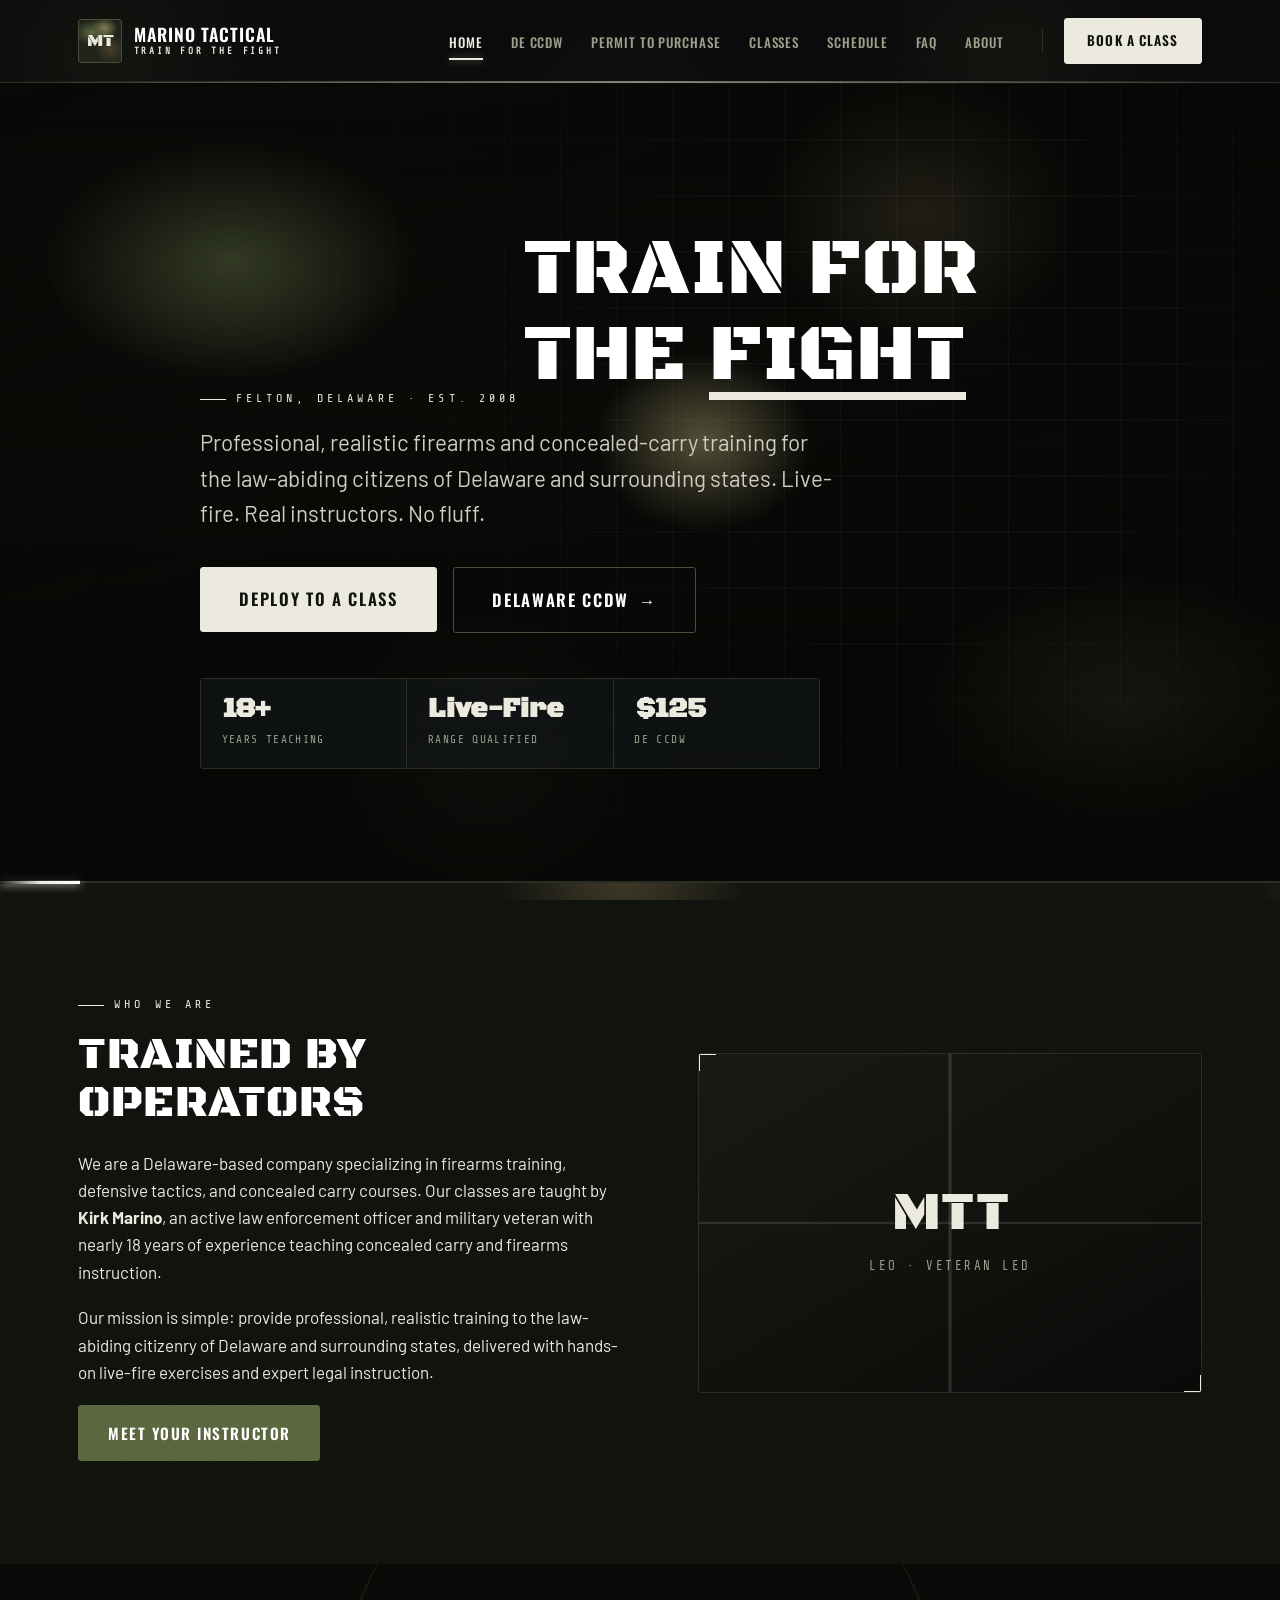
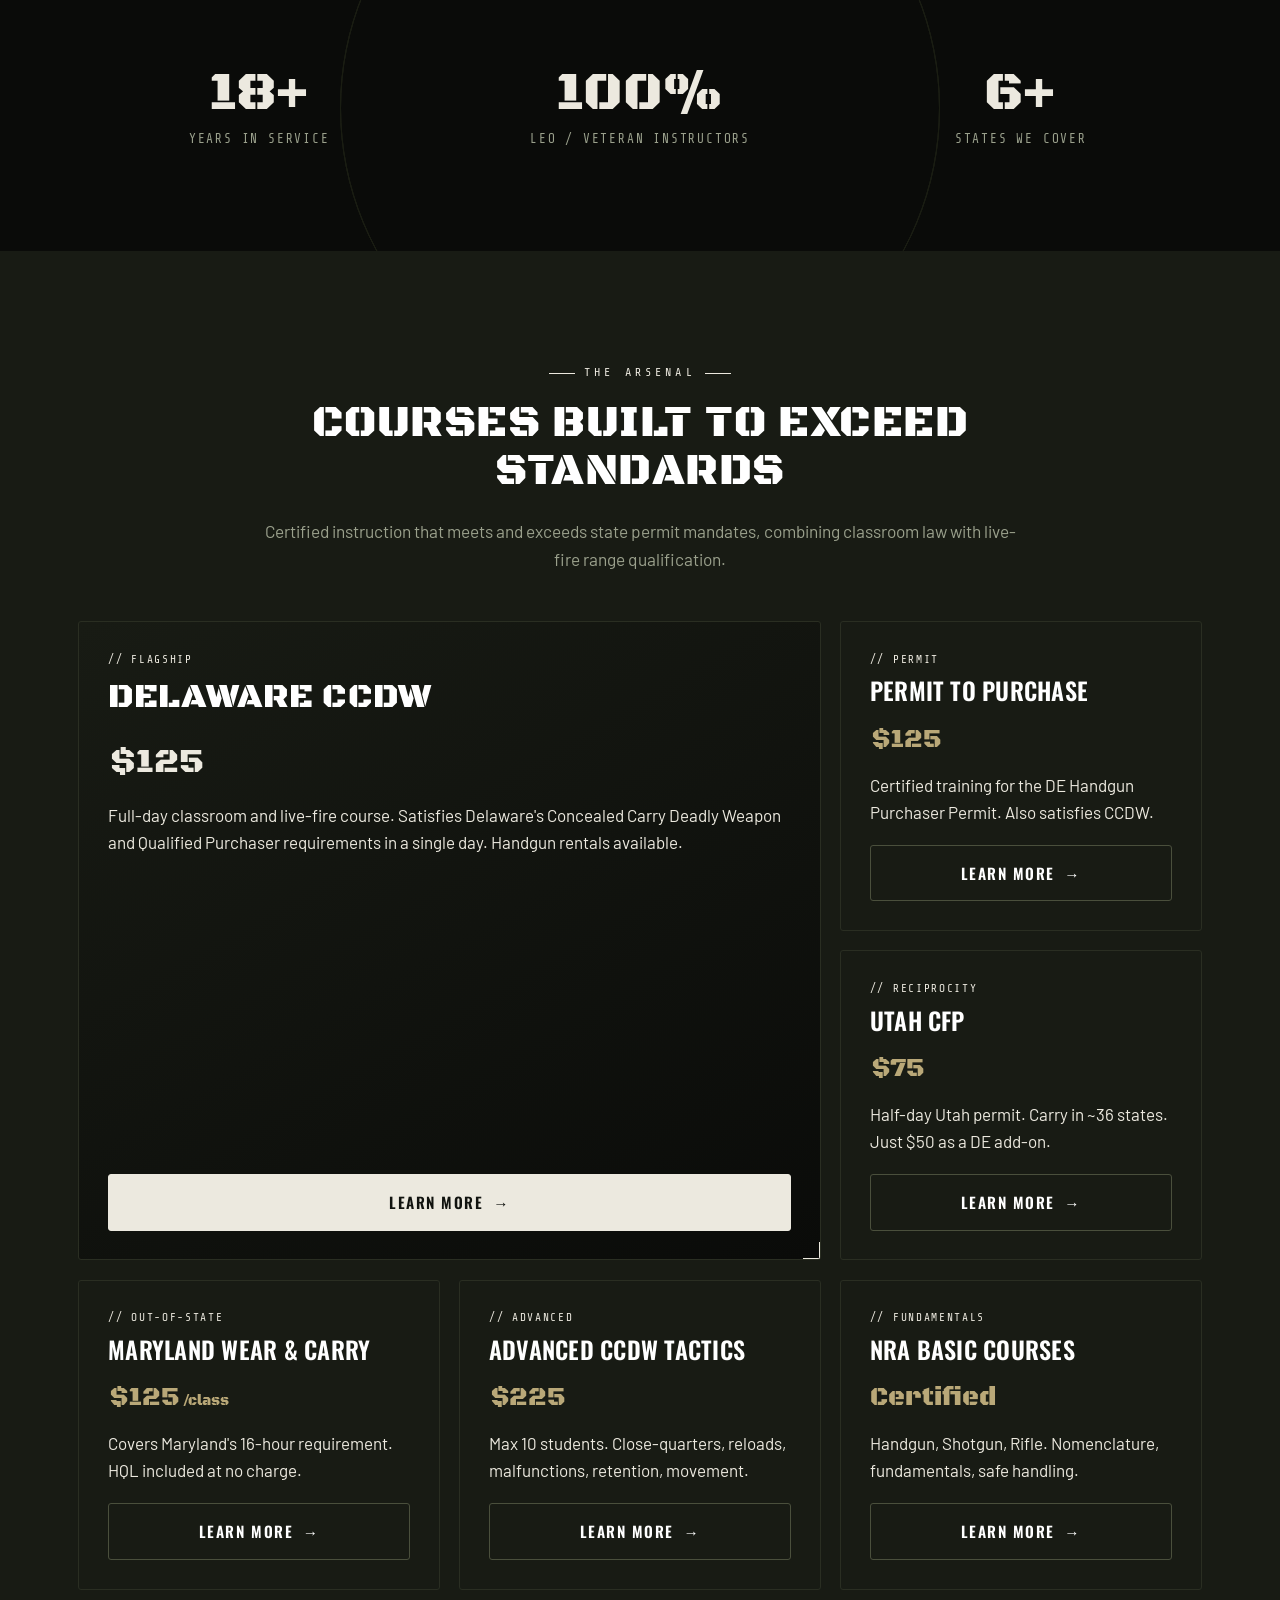
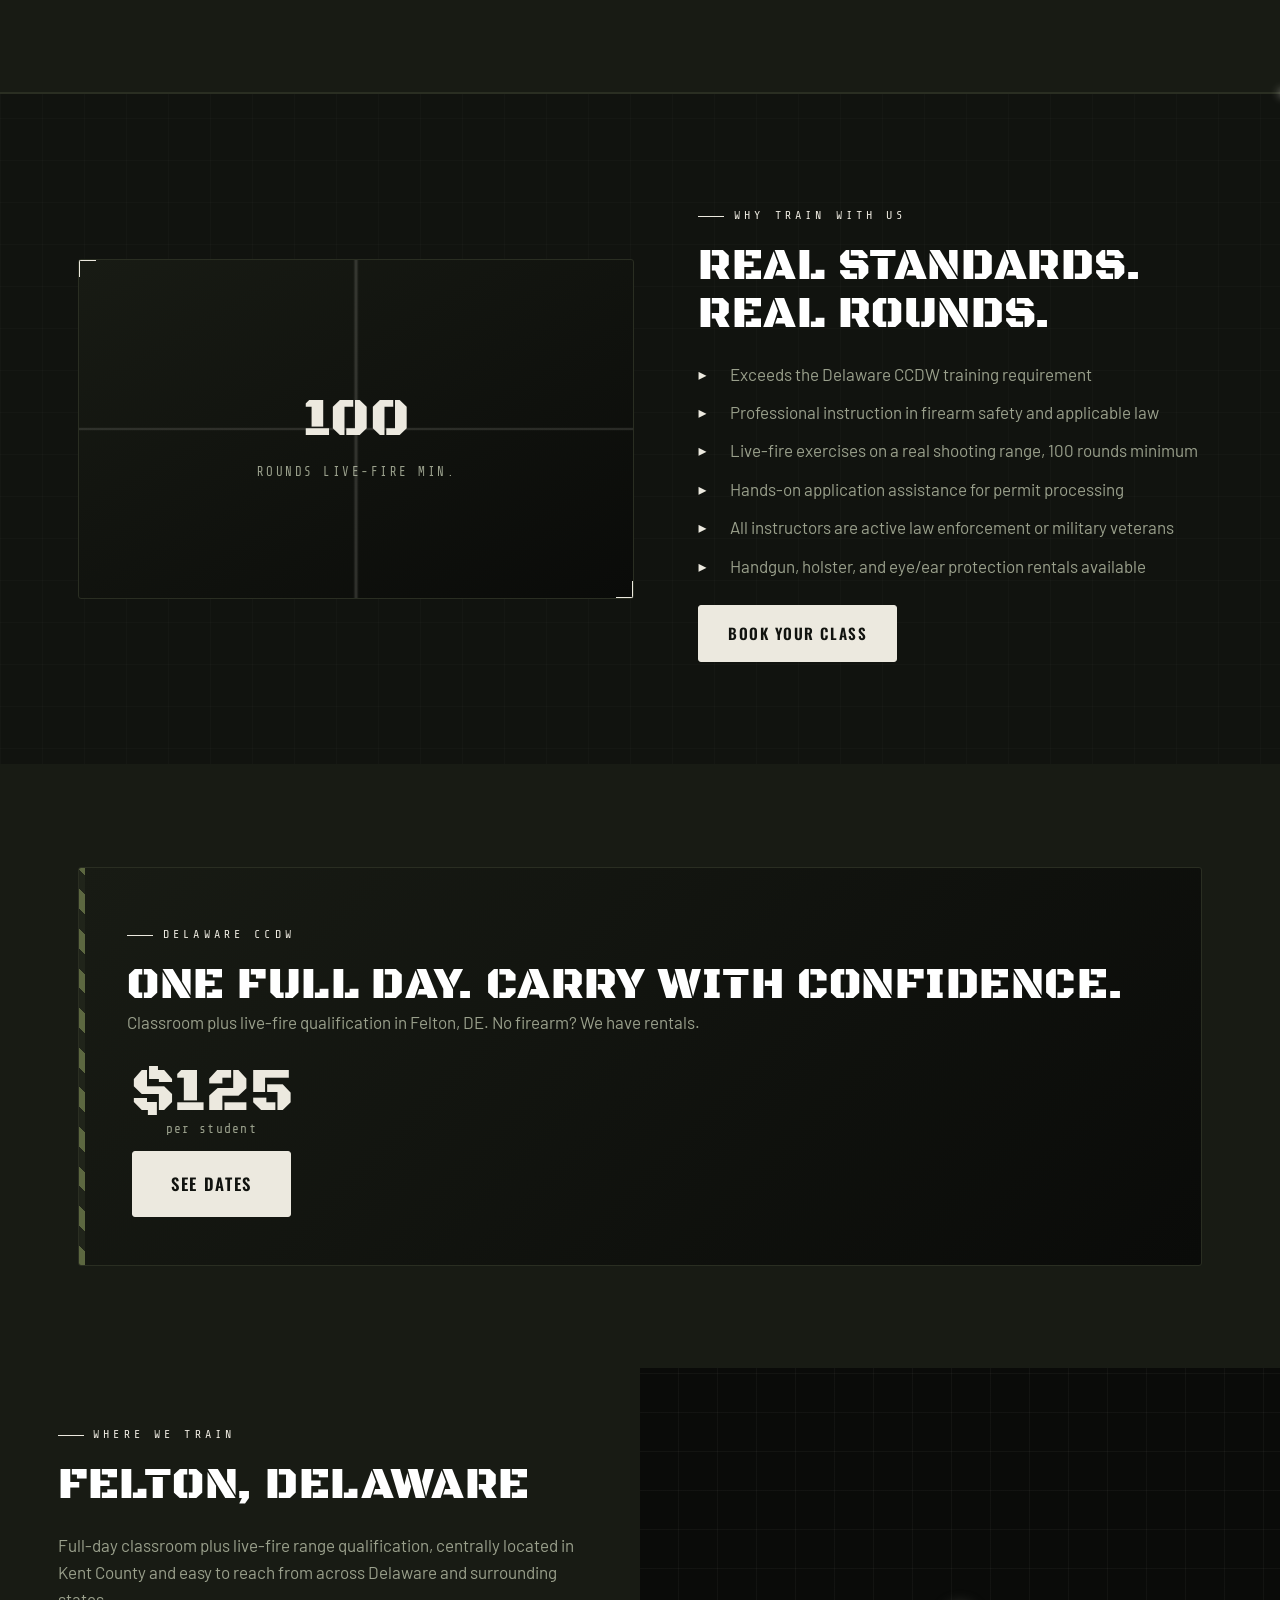
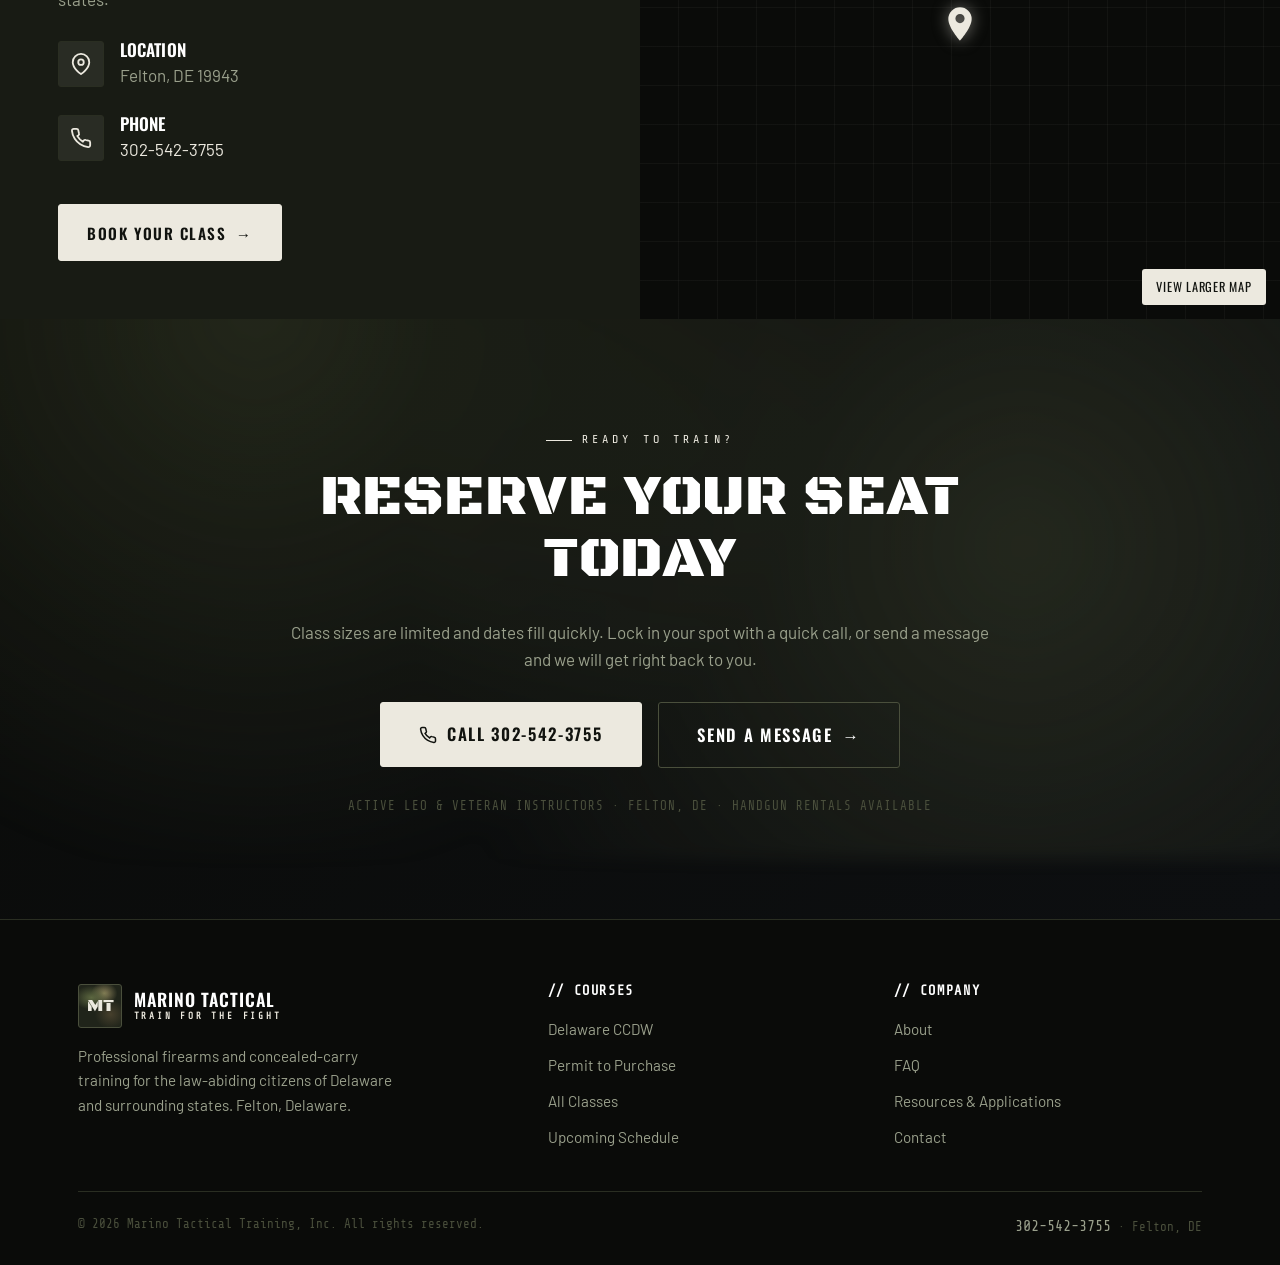
==== commit ed02da83: "Fix stale-cache 'reverted' issue: cache-bust assets + no-cache HTML The site looked like it reverted" ====
--- a/site/index.html
+++ b/site/index.html
@@ -16,7 +16,7 @@
   <link rel="preconnect" href="https://fonts.googleapis.com" />
   <link rel="preconnect" href="https://fonts.gstatic.com" crossorigin />
   <link href="https://fonts.googleapis.com/css2?family=Black+Ops+One&family=Oswald:wght@400;500;600;700&family=Barlow:wght@400;500;600;700&family=Share+Tech+Mono&display=swap" rel="stylesheet" />
-  <link rel="stylesheet" href="styles.css" />
+  <link rel="stylesheet" href="styles.css?v=718764" />
   <script type="application/ld+json">
   {
     "@context": "https://schema.org",
@@ -249,6 +249,6 @@
       </div>
     </div>
   </footer>
-  <script src="app.js"></script>
+  <script src="app.js?v=718764"></script>
 </body>
 </html>
--- a/site/styles.css
+++ b/site/styles.css
@@ -1,26 +1,36 @@
 /* ============================================================
-   MARINO TACTICAL TRAINING | Tactical / Operator theme
-   Gunmetal + olive + coyote + tactical orange. HUD overlays,
-   stencil headings, chaos animation layer. Performance-safe:
-   transform/opacity only, all motion gated by reduced-motion.
+   MARINO TACTICAL TRAINING | Black + Camo / Operator theme
+   Black base, camo-tone textures, stark bone-white accent.
+   HUD overlays, stencil headings, chaos animation layer.
+   Performance-safe: transform/opacity only, reduced-motion safe.
    ============================================================ */
 
 :root {
-  /* Tactical palette */
-  --black: #0a0c0d;
-  --gun: #14181b;          /* gunmetal base */
-  --gun-2: #1c2227;        /* raised panel */
-  --gun-3: #262d33;        /* border / hairline */
-  --steel: #3a444c;
-  --fog: #8c9aa3;          /* muted text */
-  --bone: #e7ebed;         /* primary text on dark */
-  --olive: #5a6340;        /* OD green */
-  --olive-bright: #8a9a5b;
-  --coyote: #b08d57;       /* coyote tan */
-  --orange: #ff6a13;       /* tactical orange accent */
-  --orange-2: #ff8534;
-  --danger: #e23b2e;
-  --go: #43c06a;
+  /* Black + camo palette (bone-white accent) */
+  --black: #0a0b09;        /* near-black, faint green undertone */
+  --gun: #11130f;          /* base */
+  --gun-2: #181b14;        /* raised panel */
+  --gun-3: #2a2e22;        /* border / hairline */
+  --steel: #4a4f3c;
+  --fog: #9aa08c;          /* muted text (warm grey-green) */
+  --bone: #ece9df;         /* primary text on dark */
+
+  /* camo tones */
+  --camo-dark: #20241a;
+  --camo-olive: #3c4429;
+  --camo-green: #5c6740;
+  --camo-tan: #8a8159;
+  --camo-brown: #463f2c;
+
+  /* ACCENT = bone/white (replaces orange everywhere it was referenced) */
+  --orange: #ece9df;       /* bone accent (var name kept to avoid churn) */
+  --orange-2: #ffffff;     /* bright white */
+  --ink: #11130f;          /* dark text for use on bone-fill buttons */
+  --olive: #4a5330;
+  --olive-bright: #6f7d49;
+  --coyote: #b9a878;
+  --danger: #d8443a;
+  --go: #6fae5a;
 
   --font-stencil: "Black Ops One", "Oswald", Impact, sans-serif;
   --font-display: "Oswald", "Arial Narrow", sans-serif;
@@ -28,14 +38,14 @@
   --font-mono: "Share Tech Mono", "Courier New", monospace;
 
   --maxw: 1200px;
-  --header-h: 74px;
+  --header-h: 82px;
   --radius: 3px;
   --ease-snap: cubic-bezier(0.22, 1, 0.36, 1);
   --ease-lux: cubic-bezier(0.77, 0, 0.175, 1);
   --ease-spring: cubic-bezier(0.34, 1.56, 0.64, 1);
   --shadow: 0 10px 40px rgba(0,0,0,0.5);
 
-  --tape: repeating-linear-gradient(45deg, var(--orange) 0 14px, #1a1205 14px 28px);
+  --tape: repeating-linear-gradient(45deg, var(--camo-green) 0 14px, var(--camo-dark) 14px 28px);
 }
 
 * { box-sizing: border-box; }
@@ -45,16 +55,22 @@
   margin: 0;
   font-family: var(--font-body);
   color: var(--bone);
-  background: var(--gun);
+  background-color: var(--gun);
   line-height: 1.6;
   font-size: 17px;
   overflow-x: hidden;
   -webkit-font-smoothing: antialiased;
-  /* faint tactical grid over the whole page */
+  /* subtle camo blotch texture + faint tactical grid */
   background-image:
-    linear-gradient(rgba(255,255,255,0.018) 1px, transparent 1px),
-    linear-gradient(90deg, rgba(255,255,255,0.018) 1px, transparent 1px);
-  background-size: 40px 40px;
+    radial-gradient(ellipse 280px 200px at 12% 8%, var(--camo-olive) 0%, transparent 60%),
+    radial-gradient(ellipse 220px 260px at 82% 22%, var(--camo-brown) 0%, transparent 58%),
+    radial-gradient(ellipse 320px 200px at 65% 70%, var(--camo-dark) 0%, transparent 62%),
+    radial-gradient(ellipse 240px 240px at 25% 88%, var(--camo-olive) 0%, transparent 60%),
+    linear-gradient(rgba(255,255,255,0.014) 1px, transparent 1px),
+    linear-gradient(90deg, rgba(255,255,255,0.014) 1px, transparent 1px);
+  background-size: 900px 700px, 760px 700px, 1000px 700px, 800px 720px, 42px 42px, 42px 42px;
+  background-repeat: repeat;
+  background-attachment: fixed, fixed, fixed, fixed, scroll, scroll;
 }
 
 img { max-width: 100%; display: block; }
@@ -141,13 +157,13 @@
 .btn:hover::after { left: 120%; }
 
 .btn--primary {
-  background: var(--orange); color: #140a02; border-color: var(--orange);
-  box-shadow: 0 0 0 0 rgba(255,106,19,0.5);
-}
-.btn--primary:hover { background: var(--orange-2); box-shadow: 0 0 28px rgba(255,106,19,0.55); }
+  background: var(--bone); color: var(--ink); border-color: var(--bone);
+  box-shadow: 0 0 0 0 rgba(236,233,223,0.4);
+}
+.btn--primary:hover { background: #fff; box-shadow: 0 0 26px rgba(236,233,223,0.4); }
 .btn--ghost { background: transparent; color: #fff; border-color: var(--steel); }
-.btn--ghost:hover { border-color: var(--orange); color: var(--orange); }
-.btn--olive { background: var(--olive); color: #fff; border-color: var(--olive); }
+.btn--ghost:hover { border-color: var(--bone); color: #fff; background: rgba(236,233,223,0.06); }
+.btn--olive { background: var(--camo-green); color: #fff; border-color: var(--camo-green); }
 .btn--olive:hover { background: var(--olive-bright); }
 .btn--lg { padding: 1.15rem 2.4rem; font-size: 1.04rem; }
 .btn .arrow { transition: transform 0.4s var(--ease-snap); }
@@ -158,7 +174,7 @@
 .btn.is-loading { color: transparent !important; pointer-events: none; }
 .btn.is-loading::before {
   content: ""; position: absolute; top: 50%; left: 50%; width: 20px; height: 20px; margin: -10px 0 0 -10px;
-  border: 2px solid rgba(20,10,2,0.35); border-top-color: #140a02; border-radius: 50%;
+  border: 2px solid rgba(17,19,15,0.3); border-top-color: var(--ink); border-radius: 50%;
   animation: spin 0.7s linear infinite;
 }
 .btn--ghost.is-loading::before, .btn--olive.is-loading::before { border-color: rgba(255,255,255,0.35); border-top-color: #fff; }
@@ -186,21 +202,39 @@
 .brand { display: flex; align-items: center; gap: 0.7rem; }
 .brand-mark {
   width: 44px; height: 44px; display: grid; place-items: center;
-  background: var(--orange); color: #140a02; border-radius: var(--radius);
-  font-family: var(--font-stencil); font-size: 1.15rem; box-shadow: 0 0 18px rgba(255,106,19,0.4);
+  color: var(--bone); border-radius: var(--radius); border: 1px solid var(--steel);
+  background:
+    radial-gradient(ellipse 30px 20px at 30% 30%, var(--camo-green) 0%, transparent 60%),
+    radial-gradient(ellipse 26px 24px at 75% 70%, var(--camo-brown) 0%, transparent 60%),
+    radial-gradient(ellipse 24px 20px at 60% 20%, var(--camo-tan) 0%, transparent 55%),
+    var(--camo-dark);
+  font-family: var(--font-stencil); font-size: 1.15rem;
 }
 .brand-name { font-family: var(--font-display); font-weight: 600; text-transform: uppercase; letter-spacing: 0.06em; font-size: 1.1rem; color: #fff; line-height: 1; }
 .brand-name span { display: block; font-family: var(--font-mono); font-size: 0.58rem; letter-spacing: 0.3em; color: var(--orange); margin-top: 4px; }
 
-.nav-links { display: flex; align-items: center; gap: 1.5rem; list-style: none; margin: 0; padding: 0; }
-.nav-links a {
-  font-family: var(--font-display); font-weight: 500; text-transform: uppercase; letter-spacing: 0.06em;
-  font-size: 0.84rem; color: var(--bone); padding: 0.4rem 0; position: relative;
-}
-.nav-links a::after { content: ""; position: absolute; left: 0; bottom: -2px; width: 0; height: 2px; background: var(--orange); transition: width 0.22s ease; }
-.nav-links a:hover::after, .nav-links a.active::after { width: 100%; }
-.nav-links a:hover, .nav-links a.active { color: var(--orange); }
-.nav-cta { margin-left: 0.3rem; }
+.nav-links { display: flex; align-items: center; gap: 1.75rem; list-style: none; margin: 0; padding: 0; }
+.nav-links > li:not(.nav-cta) > a {
+  font-family: var(--font-display); font-weight: 500; text-transform: uppercase; letter-spacing: 0.07em;
+  font-size: 0.82rem; color: var(--fog); padding: 0.55rem 0; position: relative; transition: color 0.2s ease;
+}
+/* active/hover underline tracer */
+.nav-links > li:not(.nav-cta) > a::after {
+  content: ""; position: absolute; left: 0; bottom: 0; width: 0; height: 2px;
+  background: var(--orange); box-shadow: 0 0 8px rgba(236,233,223,0.5);
+  transition: width 0.25s var(--ease-snap);
+}
+.nav-links > li:not(.nav-cta) > a:hover::after, .nav-links > li:not(.nav-cta) > a.active::after { width: 100%; }
+.nav-links > li:not(.nav-cta) > a:hover { color: #fff; }
+.nav-links > li:not(.nav-cta) > a.active { color: var(--orange); }
+
+/* divider before the CTA */
+.nav-cta { margin-left: 0.6rem; padding-left: 1.4rem; position: relative; }
+.nav-cta::before { content: ""; position: absolute; left: 0; top: 50%; transform: translateY(-50%); width: 1px; height: 24px; background: var(--gun-3); }
+/* the CTA button: force readable dark text on orange (was inheriting light grey) */
+.nav-cta .btn {
+  color: var(--ink) !important; padding: 0.7rem 1.4rem; font-size: 0.84rem; letter-spacing: 0.08em;
+}
 
 .nav-toggle { display: none; flex-direction: column; justify-content: center; gap: 5px; width: 44px; height: 44px; background: none; border: none; cursor: pointer; padding: 0; }
 .nav-toggle span { display: block; width: 26px; height: 2px; background: var(--bone); transition: transform 0.25s ease, opacity 0.2s ease, background 0.2s ease; }
@@ -216,7 +250,7 @@
     flex-direction: column; align-items: stretch; justify-content: center; gap: 0;
     padding: calc(var(--header-h) + env(safe-area-inset-top,0px)) clamp(1.4rem,7vw,3rem) calc(2rem + env(safe-area-inset-bottom,0px));
     background:
-      radial-gradient(circle at 80% 8%, rgba(255,106,19,0.16), transparent 55%),
+      radial-gradient(circle at 80% 8%, rgba(236,233,223,0.06), transparent 55%),
       linear-gradient(160deg, var(--gun), var(--black));
     background-color: var(--black);
     overflow-y: auto;
@@ -287,27 +321,43 @@
 .hero { position: relative; overflow: hidden; background: var(--black); }
 .hero-bg {
   position: absolute; inset: 0; pointer-events: none;
+  /* layered camo blotches over black */
   background:
-    radial-gradient(circle at 78% 18%, rgba(255,106,19,0.20), transparent 50%),
-    radial-gradient(circle at 15% 90%, rgba(90,99,64,0.25), transparent 55%),
-    linear-gradient(160deg, #0c0f11, #05070880);
+    radial-gradient(ellipse 340px 220px at 18% 22%, var(--camo-green) 0%, transparent 55%),
+    radial-gradient(ellipse 300px 260px at 72% 16%, var(--camo-brown) 0%, transparent 52%),
+    radial-gradient(ellipse 380px 240px at 88% 78%, var(--camo-olive) 0%, transparent 55%),
+    radial-gradient(ellipse 320px 300px at 38% 88%, var(--camo-dark) 0%, transparent 58%),
+    radial-gradient(ellipse 240px 200px at 55% 45%, var(--camo-tan) 0%, transparent 45%),
+    linear-gradient(160deg, #0c0e0a, #05060488);
+  opacity: 0.9;
+}
+/* dark vignette so headline text stays readable over camo */
+.hero::before {
+  content: ""; position: absolute; inset: 0; z-index: 1; pointer-events: none;
+  background: linear-gradient(180deg, rgba(5,6,4,0.5) 0%, rgba(5,6,4,0.2) 40%, rgba(5,6,4,0.7) 100%),
+    radial-gradient(ellipse at 30% 40%, transparent 0%, rgba(5,6,4,0.55) 100%);
 }
 .hero-scan {
-  position: absolute; inset: 0; pointer-events: none; opacity: 0.5;
-  background: repeating-linear-gradient(0deg, rgba(255,255,255,0.025) 0 2px, transparent 2px 4px);
+  position: absolute; inset: 0; pointer-events: none; opacity: 0.5; z-index: 2;
+  background: repeating-linear-gradient(0deg, rgba(255,255,255,0.022) 0 2px, transparent 2px 4px);
   mix-blend-mode: overlay;
 }
 .hero-grid {
-  position: absolute; inset: 0; pointer-events: none; will-change: transform;
-  background-image: linear-gradient(rgba(255,106,19,0.05) 1px, transparent 1px), linear-gradient(90deg, rgba(255,106,19,0.05) 1px, transparent 1px);
+  position: absolute; inset: 0; pointer-events: none; will-change: transform; z-index: 1;
+  background-image: linear-gradient(rgba(255,255,255,0.035) 1px, transparent 1px), linear-gradient(90deg, rgba(255,255,255,0.035) 1px, transparent 1px);
   background-size: 56px 56px;
   mask-image: radial-gradient(circle at 70% 35%, #000 20%, transparent 70%);
 }
-.hero-inner { position: relative; padding: clamp(4.5rem, 12vw, 9rem) 0 clamp(4rem, 9vw, 7rem); max-width: 880px; }
-.hero .eyebrow { color: var(--orange); }
+.hero-inner { position: relative; z-index: 3; padding: clamp(4.5rem, 12vw, 9rem) 0 clamp(4rem, 9vw, 7rem); max-width: 880px; }
+.hero .eyebrow { color: var(--bone); }
+.hero .eyebrow::before { background: var(--bone); }
 .hero h1 { color: #fff; margin-bottom: 0.5rem; }
-.hero h1 .accent { color: var(--orange); }
-.hero .lead { font-size: clamp(1.1rem, 2.4vw, 1.4rem); color: #b8c2c9; max-width: 640px; }
+.hero h1 .accent { color: #fff; -webkit-text-stroke: 0; position: relative; }
+/* camo-fill the accent word for a stencil-on-camo effect */
+.hero h1 .accent::after {
+  content: ""; position: absolute; left: 0; right: 0; bottom: 0.08em; height: 0.1em; background: var(--bone);
+}
+.hero .lead { font-size: clamp(1.1rem, 2.4vw, 1.4rem); color: #cfcdc0; max-width: 640px; }
 .hero-actions { display: flex; flex-wrap: wrap; gap: 1rem; margin-top: 2.2rem; }
 
 /* kinetic headline reveal */
@@ -321,11 +371,11 @@
 .d1 { transition-delay: 0.3s; } .d2 { transition-delay: 0.45s; } .d3 { transition-delay: 0.6s; }
 
 /* hero rifle-fire SVG layer */
-.hero-fire { position: absolute; left: 0; right: 0; top: 46%; height: 4px; pointer-events: none; z-index: 2; }
+.hero-fire { position: absolute; left: 0; right: 0; top: 46%; height: 4px; pointer-events: none; z-index: 3; }
 .tracer {
   position: absolute; top: 0; left: -200px; width: 160px; height: 2px;
-  background: linear-gradient(90deg, transparent, var(--orange) 40%, #fff 90%);
-  box-shadow: 0 0 12px var(--orange); opacity: 0;
+  background: linear-gradient(90deg, transparent, rgba(236,233,223,0.7) 40%, #fff 90%);
+  box-shadow: 0 0 12px rgba(255,255,255,0.8); opacity: 0;
 }
 .tracer.fire { animation: tracer-fly 0.7s var(--ease-snap) forwards; }
 @keyframes tracer-fly {
@@ -413,7 +463,7 @@
 @media (max-width:820px){ .split, .split--rev { grid-template-columns: 1fr; } .split--rev .split-media { order: 0; } }
 .split-media {
   position: relative; min-height: 340px; border: 1px solid var(--gun-3); border-radius: var(--radius); overflow: hidden;
-  background: linear-gradient(150deg, var(--gun-2), var(--black)), radial-gradient(circle at 30% 25%, rgba(255,106,19,0.15), transparent 60%);
+  background: linear-gradient(150deg, var(--gun-2), var(--black)), radial-gradient(circle at 30% 25%, rgba(92,103,64,0.25), transparent 60%);
   display: grid; place-items: center;
 }
 .split-media .seal { text-align: center; }
@@ -423,8 +473,8 @@
 .split-media .seal::before {
   content: ""; position: absolute; inset: 0; pointer-events: none;
   background:
-    linear-gradient(transparent 49.5%, rgba(255,106,19,0.25) 50%, transparent 50.5%),
-    linear-gradient(90deg, transparent 49.5%, rgba(255,106,19,0.25) 50%, transparent 50.5%);
+    linear-gradient(transparent 49.5%, rgba(236,233,223,0.18) 50%, transparent 50.5%),
+    linear-gradient(90deg, transparent 49.5%, rgba(236,233,223,0.18) 50%, transparent 50.5%);
 }
 
 .prose { max-width: 760px; }
@@ -432,7 +482,7 @@
 .prose h3 { margin-top: 1.6rem; color: var(--coyote); }
 .prose ul { padding-left: 1.3rem; color: var(--fog); }
 .prose li { margin-bottom: 0.4rem; }
-.callout { background: rgba(255,106,19,0.07); border-left: 3px solid var(--orange); border-radius: var(--radius); padding: 1.1rem 1.4rem; margin: 1.6rem 0; color: var(--fog); }
+.callout { background: rgba(236,233,223,0.05); border-left: 3px solid var(--orange); border-radius: var(--radius); padding: 1.1rem 1.4rem; margin: 1.6rem 0; color: var(--fog); }
 .callout strong { color: #fff; }
 
 /* cost table */
@@ -486,23 +536,23 @@
 .contact-grid { display: grid; grid-template-columns: 1fr 1fr; gap: clamp(2rem,5vw,3.5rem); }
 @media (max-width:820px){ .contact-grid { grid-template-columns: 1fr; } }
 .contact-detail { display: flex; gap: 1rem; margin-bottom: 1.6rem; }
-.contact-detail .ic { flex: none; width: 46px; height: 46px; border-radius: var(--radius); background: rgba(255,106,19,0.12); color: var(--orange); display: grid; place-items: center; border: 1px solid var(--gun-3); }
+.contact-detail .ic { flex: none; width: 46px; height: 46px; border-radius: var(--radius); background: rgba(236,233,223,0.08); color: var(--orange); display: grid; place-items: center; border: 1px solid var(--gun-3); }
 .contact-detail h4 { margin: 0 0 0.15rem; font-family: var(--font-display); color: #fff; }
 .contact-detail p { margin: 0; color: var(--fog); }
 .form { display: grid; gap: 1.1rem; }
 .field label { display: block; font-family: var(--font-mono); text-transform: uppercase; letter-spacing: 0.08em; font-size: 0.78rem; margin-bottom: 0.4rem; color: var(--fog); }
 .field input, .field textarea, .field select { width: 100%; padding: 0.85rem 0.95rem; border: 1px solid var(--gun-3); border-radius: var(--radius); font-family: var(--font-body); font-size: 16px; color: var(--bone); background: var(--black); transition: border-color 0.2s ease, box-shadow 0.2s ease; }
-.field input:focus, .field textarea:focus, .field select:focus { outline: none; border-color: var(--orange); box-shadow: 0 0 0 3px rgba(255,106,19,0.15); }
+.field input:focus, .field textarea:focus, .field select:focus { outline: none; border-color: var(--orange); box-shadow: 0 0 0 3px rgba(92,103,64,0.25); }
 .field textarea { min-height: 130px; resize: vertical; }
 
 /* map */
 .map-section { padding: 0; }
 .map-wrap { display: grid; grid-template-columns: 1fr 1fr; min-height: 460px; }
 @media (max-width:820px){ .map-wrap { grid-template-columns: 1fr; } }
-.map-frame { position: relative; min-height: 360px; background: repeating-linear-gradient(0deg, transparent 0 38px, rgba(255,106,19,0.05) 38px 39px), repeating-linear-gradient(90deg, transparent 0 38px, rgba(255,106,19,0.05) 38px 39px), var(--black); }
+.map-frame { position: relative; min-height: 360px; background: repeating-linear-gradient(0deg, transparent 0 38px, rgba(236,233,223,0.04) 38px 39px), repeating-linear-gradient(90deg, transparent 0 38px, rgba(236,233,223,0.04) 38px 39px), var(--black); }
 .map-frame iframe { position: absolute; inset: 0; width: 100%; height: 100%; border: 0; filter: grayscale(0.4) invert(0.92) hue-rotate(180deg) contrast(0.9); }
-.map-frame .map-pin { position: absolute; top: 50%; left: 50%; transform: translate(-50%,-100%); color: var(--orange); pointer-events: none; z-index: 1; filter: drop-shadow(0 0 8px rgba(255,106,19,0.6)); }
-.map-link { position: absolute; right: 14px; bottom: 14px; z-index: 2; background: var(--orange); color: #140a02; font-family: var(--font-display); text-transform: uppercase; letter-spacing: 0.06em; font-size: 0.78rem; padding: 0.5rem 0.9rem; border-radius: var(--radius); }
+.map-frame .map-pin { position: absolute; top: 50%; left: 50%; transform: translate(-50%,-100%); color: var(--orange); pointer-events: none; z-index: 1; filter: drop-shadow(0 0 8px rgba(236,233,223,0.5)); }
+.map-link { position: absolute; right: 14px; bottom: 14px; z-index: 2; background: var(--orange); color: var(--ink); font-family: var(--font-display); text-transform: uppercase; letter-spacing: 0.06em; font-size: 0.78rem; padding: 0.5rem 0.9rem; border-radius: var(--radius); }
 .map-info { background: var(--gun-2); display: flex; flex-direction: column; justify-content: center; padding: clamp(2.2rem,5vw,3.6rem); }
 .map-info h2 { color: #fff; }
 
@@ -510,7 +560,7 @@
 .cta-final, .cta-band { position: relative; overflow: hidden; background: linear-gradient(135deg, var(--black), #0d0f11); text-align: center; }
 .cta-band h2 { color: #fff; }
 .cta-band .container { position: relative; }
-.cta-aura { position: absolute; inset: -40% -10% auto -10%; height: 130%; background: radial-gradient(circle at 25% 30%, rgba(255,106,19,0.22), transparent 45%), radial-gradient(circle at 75% 60%, rgba(90,99,64,0.3), transparent 50%); filter: blur(8px); animation: aura-drift 14s ease-in-out infinite alternate; pointer-events: none; }
+.cta-aura { position: absolute; inset: -40% -10% auto -10%; height: 130%; background: radial-gradient(circle at 25% 30%, rgba(92,103,64,0.3), transparent 45%), radial-gradient(circle at 75% 60%, rgba(90,99,64,0.3), transparent 50%); filter: blur(8px); animation: aura-drift 14s ease-in-out infinite alternate; pointer-events: none; }
 @keyframes aura-drift { 0%{transform:translate3d(-2%,-1%,0) scale(1)} 100%{transform:translate3d(3%,2%,0) scale(1.08)} }
 .cta-inner { position: relative; max-width: 720px; margin: 0 auto; }
 .cta-inner h2 { font-size: clamp(2.2rem,6vw,3.6rem); }
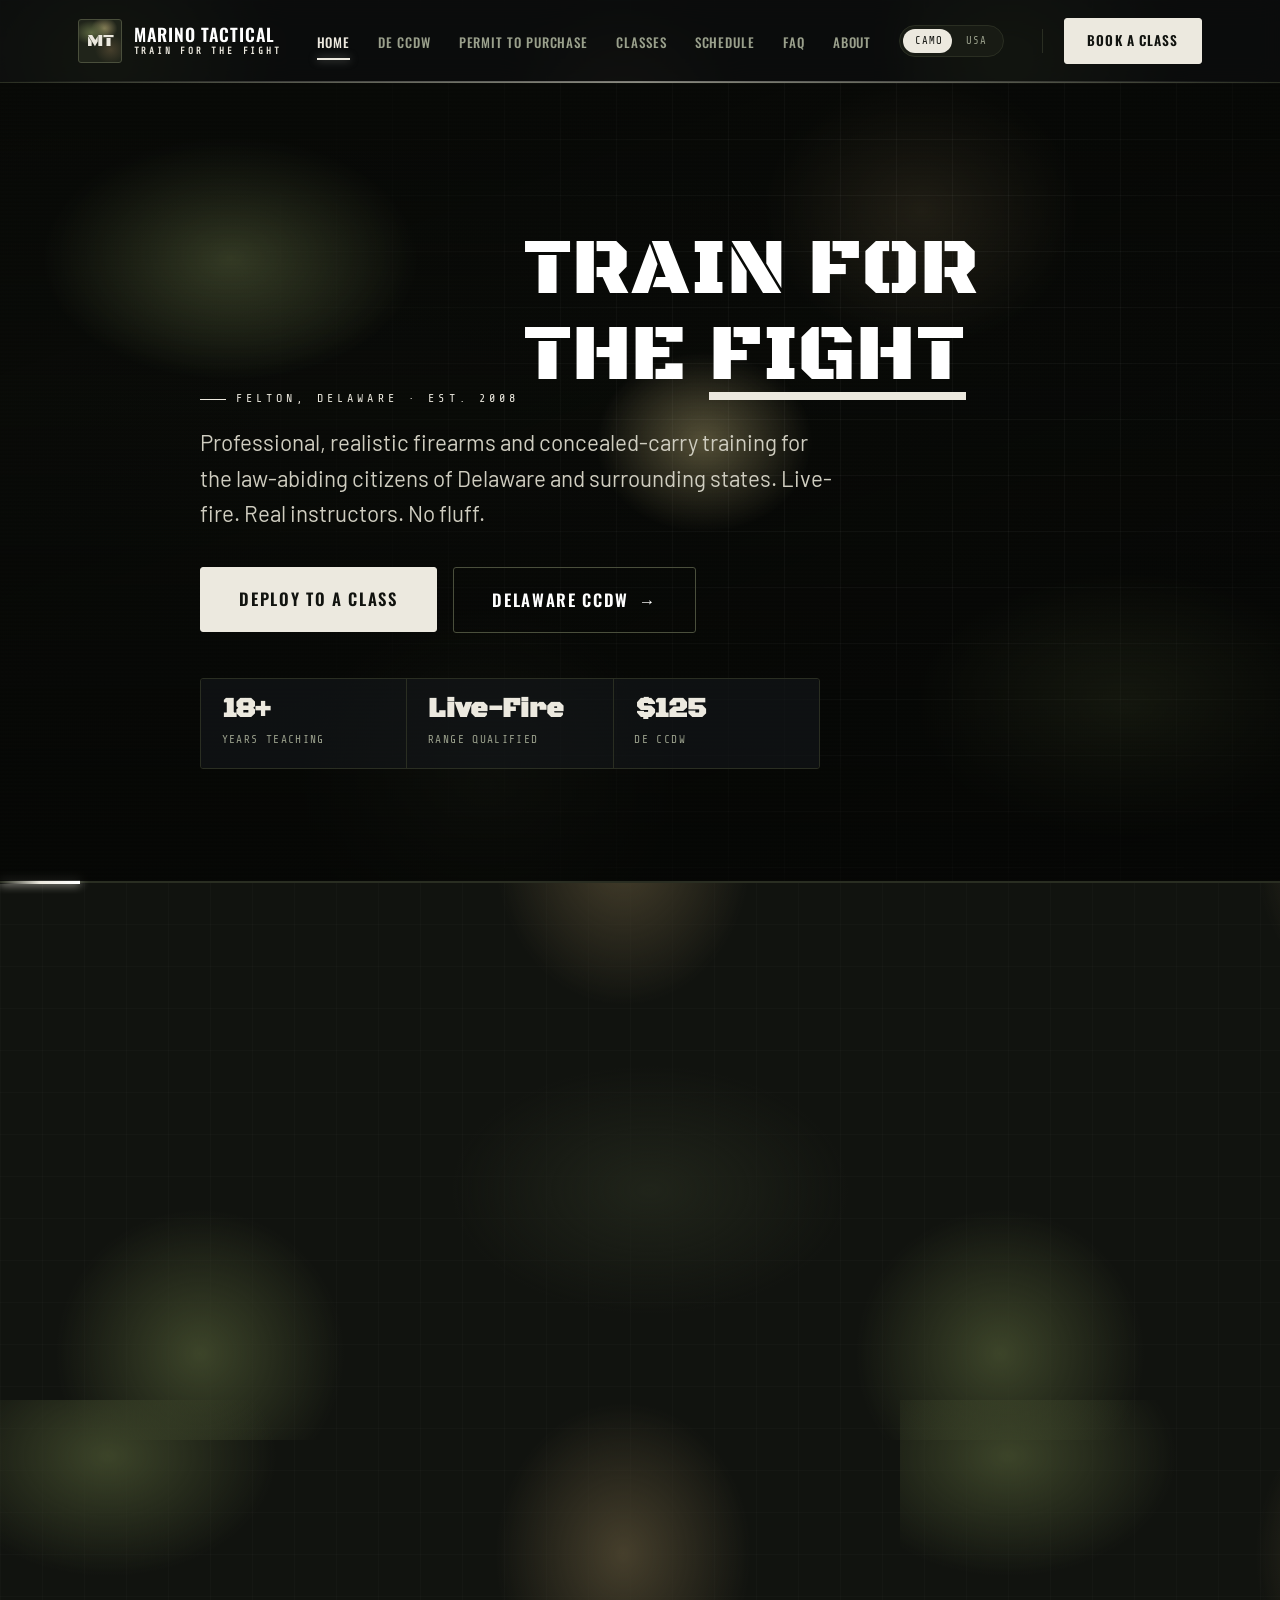
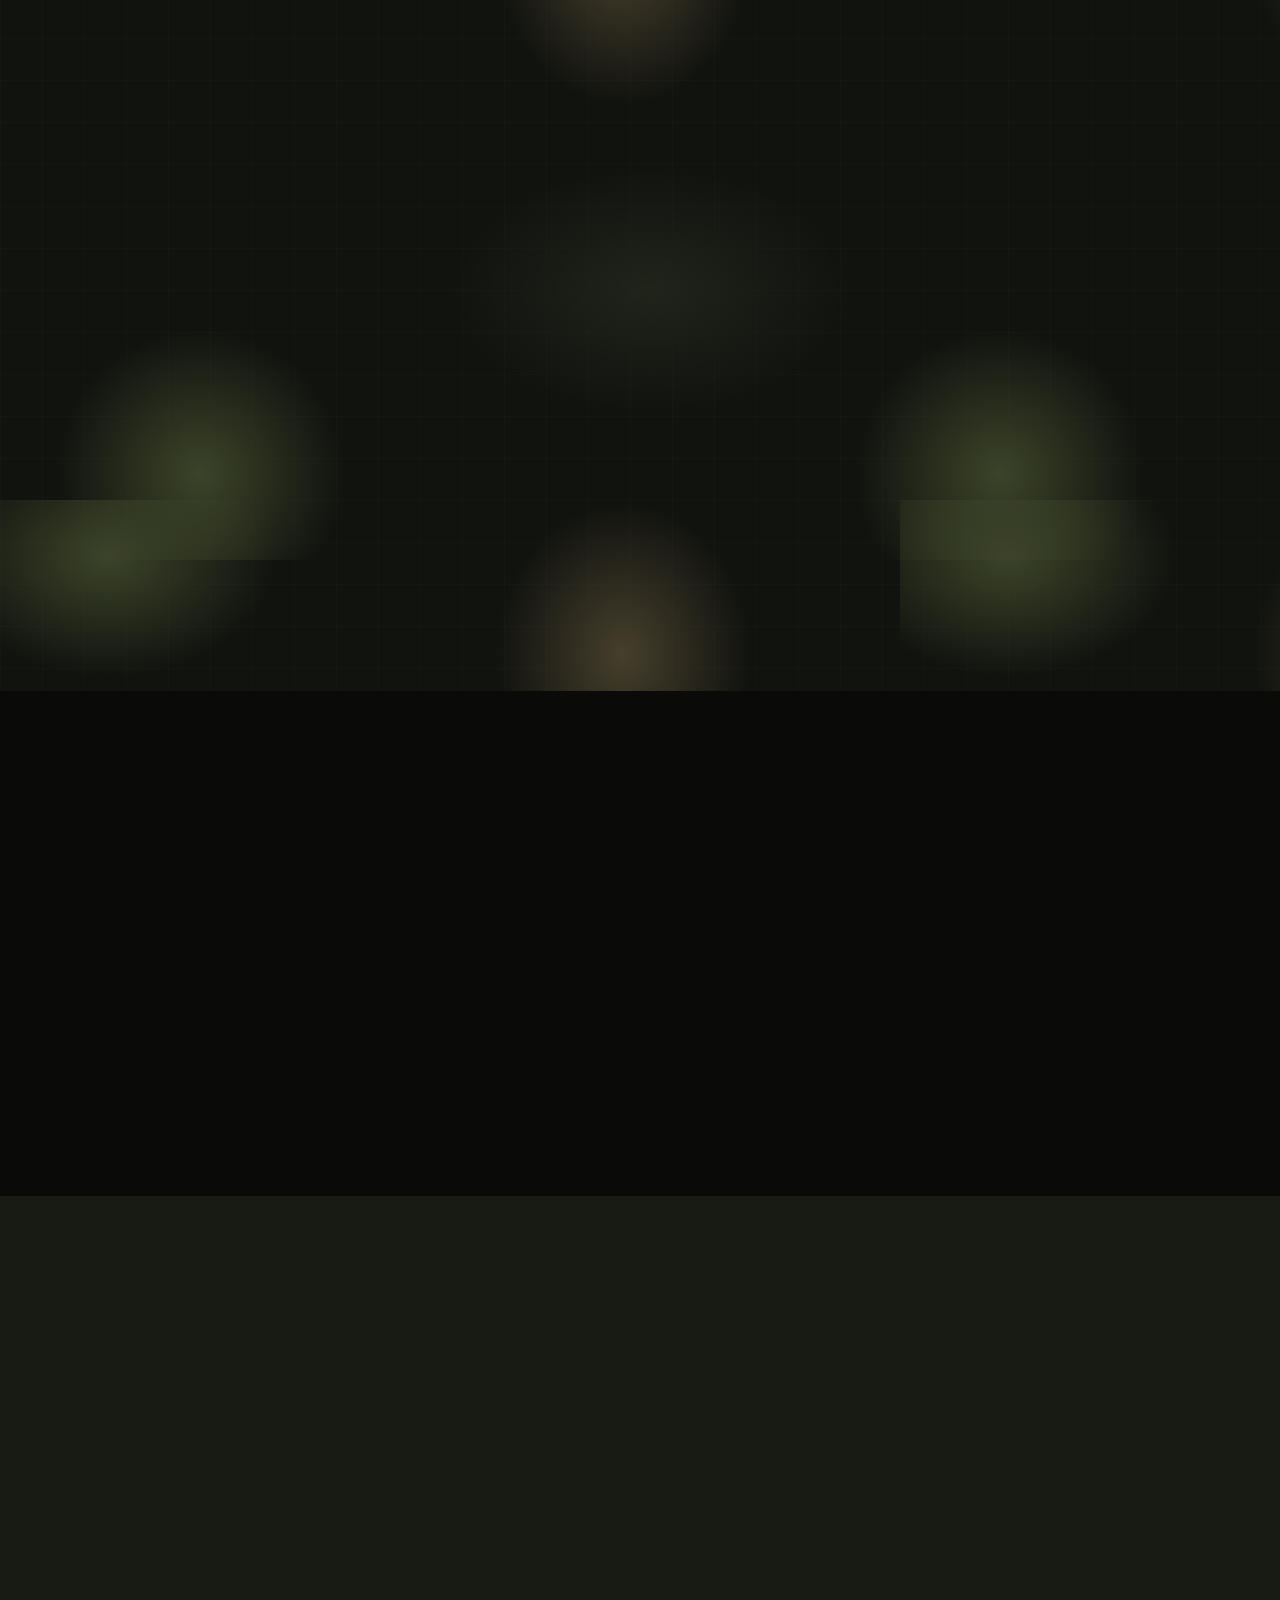
==== commit 19eee301: "Add patriotic (USA) theme toggle + performance hardening - New red/white/blue 'USA' theme toggled by" ====
--- a/site/index.html
+++ b/site/index.html
@@ -1,6 +1,7 @@
 <!DOCTYPE html>
 <html lang="en">
 <head>
+  <script>(function(){try{var t=localStorage.getItem("mtt-theme");if(t==="usa")document.documentElement.setAttribute("data-theme","usa");}catch(e){}})();</script>
   <meta charset="UTF-8" />
   <meta name="viewport" content="width=device-width, initial-scale=1.0, viewport-fit=cover" />
   <meta name="robots" content="noindex, nofollow" />
@@ -16,7 +17,7 @@
   <link rel="preconnect" href="https://fonts.googleapis.com" />
   <link rel="preconnect" href="https://fonts.gstatic.com" crossorigin />
   <link href="https://fonts.googleapis.com/css2?family=Black+Ops+One&family=Oswald:wght@400;500;600;700&family=Barlow:wght@400;500;600;700&family=Share+Tech+Mono&display=swap" rel="stylesheet" />
-  <link rel="stylesheet" href="styles.css?v=718764" />
+  <link rel="stylesheet" href="styles.css?v=664283" />
   <script type="application/ld+json">
   {
     "@context": "https://schema.org",
@@ -51,6 +52,8 @@
         <li><a href="schedule.html" data-num="05">Schedule</a></li>
         <li><a href="faq.html" data-num="06">FAQ</a></li>
         <li><a href="about.html" data-num="07">About</a></li>
+        <li class="nav-theme"><button class="theme-toggle" aria-label="Switch theme" aria-pressed="false"><span class="tt-knob"></span><span class="tt-opt tt-camo">Camo</span><span class="tt-opt tt-usa">USA</span></button></li>
+
         <li class="nav-cta"><a href="contact.html" class="btn btn--primary">Book a Class</a></li>
       </ul>
     </div>
@@ -249,6 +252,6 @@
       </div>
     </div>
   </footer>
-  <script src="app.js?v=718764"></script>
+  <script src="app.js?v=664283"></script>
 </body>
 </html>
--- a/site/styles.css
+++ b/site/styles.css
@@ -46,6 +46,42 @@
   --shadow: 0 10px 40px rgba(0,0,0,0.5);
 
   --tape: repeating-linear-gradient(45deg, var(--camo-green) 0 14px, var(--camo-dark) 14px 28px);
+
+  /* theme transition */
+  --theme-fade: background-color 0.4s ease, color 0.4s ease, border-color 0.4s ease;
+}
+
+/* =========================================================
+   PATRIOTIC (USA) THEME  |  red / white / blue, full flag
+   Toggled via <html data-theme="usa">. Overrides the vars
+   so the entire site recolors with no markup changes.
+   ========================================================= */
+:root[data-theme="usa"] {
+  --black: #081226;        /* deep navy */
+  --gun: #0a1b3d;          /* navy base */
+  --gun-2: #102a55;        /* raised panel */
+  --gun-3: #1d3e75;        /* border / hairline */
+  --steel: #3f63a8;
+  --fog: #aebfe0;          /* muted blue-grey text */
+  --bone: #ffffff;         /* primary text */
+
+  /* "camo" tone slots reused as flag tones (stars + stripes) */
+  --camo-dark: #0a1b3d;    /* navy */
+  --camo-olive: #15306a;
+  --camo-green: #b22234;   /* old-glory red */
+  --camo-tan: #ffffff;     /* white */
+  --camo-brown: #3c2a55;
+
+  --orange: #ef3340;       /* red accent (replaces bone) */
+  --orange-2: #ff4d59;     /* bright red */
+  --ink: #081226;          /* dark text on white-fill buttons */
+  --olive: #b22234;        /* red */
+  --olive-bright: #d62b3a;
+  --coyote: #ffd34e;       /* gold star */
+  --danger: #ff5247;
+  --go: #4cc46a;
+
+  --tape: repeating-linear-gradient(90deg, #b22234 0 30px, #ffffff 30px 60px);
 }
 
 * { box-sizing: border-box; }
@@ -70,7 +106,8 @@
     linear-gradient(90deg, rgba(255,255,255,0.014) 1px, transparent 1px);
   background-size: 900px 700px, 760px 700px, 1000px 700px, 800px 720px, 42px 42px, 42px 42px;
   background-repeat: repeat;
-  background-attachment: fixed, fixed, fixed, fixed, scroll, scroll;
+  /* NOTE: no background-attachment:fixed — it forces a full repaint every
+     scroll frame and tanks FPS on mobile. The texture scrolls with content. */
 }
 
 img { max-width: 100%; display: block; }
@@ -596,12 +633,110 @@
 .reveal-stagger.in > *:nth-child(5){transition-delay:.33s}
 .reveal-stagger.in > *:nth-child(6){transition-delay:.40s}
 
-/* mobile hardening */
+/* =========================================================
+   THEME TOGGLE button (in nav)
+   ========================================================= */
+.theme-toggle {
+  display: inline-flex; align-items: center; gap: 0; cursor: pointer;
+  border: 1px solid var(--gun-3); border-radius: 100px; padding: 3px; background: var(--gun-2);
+  font-family: var(--font-mono); position: relative; overflow: hidden;
+}
+.theme-toggle .tt-opt {
+  font-size: 0.66rem; letter-spacing: 0.1em; text-transform: uppercase;
+  padding: 0.35rem 0.7rem; border-radius: 100px; color: var(--fog); z-index: 1; transition: color 0.3s ease;
+  min-width: 46px; text-align: center;
+}
+.theme-toggle .tt-knob {
+  position: absolute; top: 3px; bottom: 3px; left: 3px; width: calc(50% - 3px);
+  background: var(--orange); border-radius: 100px; transition: transform 0.35s var(--ease-spring), background 0.3s ease; z-index: 0;
+}
+:root[data-theme="usa"] .theme-toggle .tt-knob { transform: translateX(100%); }
+/* active label gets dark text over the knob */
+.theme-toggle .tt-camo { color: var(--ink); }
+:root[data-theme="usa"] .theme-toggle .tt-camo { color: var(--fog); }
+:root[data-theme="usa"] .theme-toggle .tt-usa { color: #fff; }
+.theme-toggle:hover { border-color: var(--steel); }
+.nav-theme { display: flex; align-items: center; }
+/* mobile: center the toggle in the overlay menu, give it room */
+@media (max-width: 960px) {
+  .nav-theme { justify-content: center; padding: 1.4rem 0 0.4rem; opacity: 1 !important; transform: none !important; }
+  .nav-theme .theme-toggle { transform: scale(1.15); }
+}
+
+/* smooth recolor when theme flips */
+body, .site-header, .card, .section--panel, .btn, .hero-bg, .nav-links a, .field input, .field select, .field textarea {
+  transition: var(--theme-fade);
+}
+
+/* =========================================================
+   USA THEME textures (override camo backgrounds)
+   ========================================================= */
+:root[data-theme="usa"] body {
+  background-color: var(--gun);
+  /* faint star field + subtle stripe wash */
+  background-image:
+    radial-gradient(circle at 12% 12%, rgba(255,255,255,0.05) 0 1.5px, transparent 2px),
+    radial-gradient(circle at 32% 26%, rgba(255,255,255,0.045) 0 1.5px, transparent 2px),
+    radial-gradient(circle at 68% 18%, rgba(255,255,255,0.045) 0 1.5px, transparent 2px),
+    radial-gradient(circle at 85% 34%, rgba(255,255,255,0.04) 0 1.5px, transparent 2px),
+    radial-gradient(circle at 50% 50%, rgba(255,255,255,0.04) 0 1.5px, transparent 2px),
+    radial-gradient(ellipse 300px 200px at 85% 80%, rgba(178,34,52,0.16) 0%, transparent 60%),
+    radial-gradient(ellipse 320px 220px at 10% 75%, rgba(60,80,150,0.22) 0%, transparent 60%),
+    linear-gradient(rgba(255,255,255,0.015) 1px, transparent 1px),
+    linear-gradient(90deg, rgba(255,255,255,0.015) 1px, transparent 1px);
+  background-size: 180px 180px, 220px 220px, 260px 260px, 200px 200px, 300px 300px, 900px 700px, 900px 700px, 42px 42px, 42px 42px;
+}
+:root[data-theme="usa"] .hero-bg {
+  background:
+    radial-gradient(ellipse 360px 240px at 16% 24%, rgba(178,34,52,0.28) 0%, transparent 55%),
+    radial-gradient(ellipse 320px 260px at 80% 70%, rgba(40,60,140,0.4) 0%, transparent 55%),
+    radial-gradient(circle at 30% 30%, rgba(255,255,255,0.06) 0 2px, transparent 3px),
+    radial-gradient(circle at 62% 22%, rgba(255,255,255,0.05) 0 2px, transparent 3px),
+    radial-gradient(circle at 75% 48%, rgba(255,255,255,0.05) 0 2px, transparent 3px),
+    linear-gradient(160deg, #0a1733, #050b1c);
+  background-size: auto, auto, 90px 90px, 130px 130px, 110px 110px, auto;
+  opacity: 1;
+}
+/* red/white/blue stripe accent on the header tracer line */
+:root[data-theme="usa"] .site-header::after {
+  background: linear-gradient(90deg, #b22234 0 33%, #ffffff 33% 66%, #3c3b6e 66% 100%);
+  opacity: 0.8;
+}
+/* hero grid -> subtle white */
+:root[data-theme="usa"] .hero-grid {
+  background-image: linear-gradient(rgba(255,255,255,0.04) 1px, transparent 1px), linear-gradient(90deg, rgba(255,255,255,0.04) 1px, transparent 1px);
+}
+/* stencil accent word goes red in USA mode */
+:root[data-theme="usa"] .hero h1 .accent { color: var(--orange); }
+:root[data-theme="usa"] .hero h1 .accent::after { background: var(--orange); }
+/* brand mark becomes a flag chip */
+:root[data-theme="usa"] .brand-mark {
+  border-color: rgba(255,255,255,0.4); color: #fff;
+  background:
+    linear-gradient(0deg, #b22234 0 16.6%, #fff 16.6% 33.3%, #b22234 33.3% 50%, #fff 50% 66.6%, #b22234 66.6% 83.3%, #fff 83.3% 100%);
+}
+:root[data-theme="usa"] .brand-mark { color: #0a1b3d; text-shadow: 0 1px 2px rgba(255,255,255,0.6); }
+/* price band tape becomes stripes (already via --tape) */
+
+/* off-screen sections skip rendering work (perf) */
+.section { content-visibility: auto; contain-intrinsic-size: auto 600px; }
+.hero, .site-header { content-visibility: visible; } /* never defer above-the-fold */
+
+/* mobile hardening + performance */
 @media (max-width: 600px) {
   body { font-size: 16px; }
   .section { padding: clamp(2.8rem,9vw,4rem) 0; }
   .btn, .nav-links a, .faq-q, .link-cards a, .map-link { min-height: 44px; }
   .hero-badge { min-width: 50%; }
+}
+/* On touch / coarse pointers, drop the continuous + GPU-heavy effects that
+   cause scroll jank. Keep the look; remove the cost. */
+@media (hover: none), (pointer: coarse) {
+  .radar { display: none; }
+  .cta-aura { animation: none; }
+  .hero-scan { display: none; }
+  .tracer { display: none; }
+  .hero-grid { display: none; }
 }
 
 /* reduced motion */
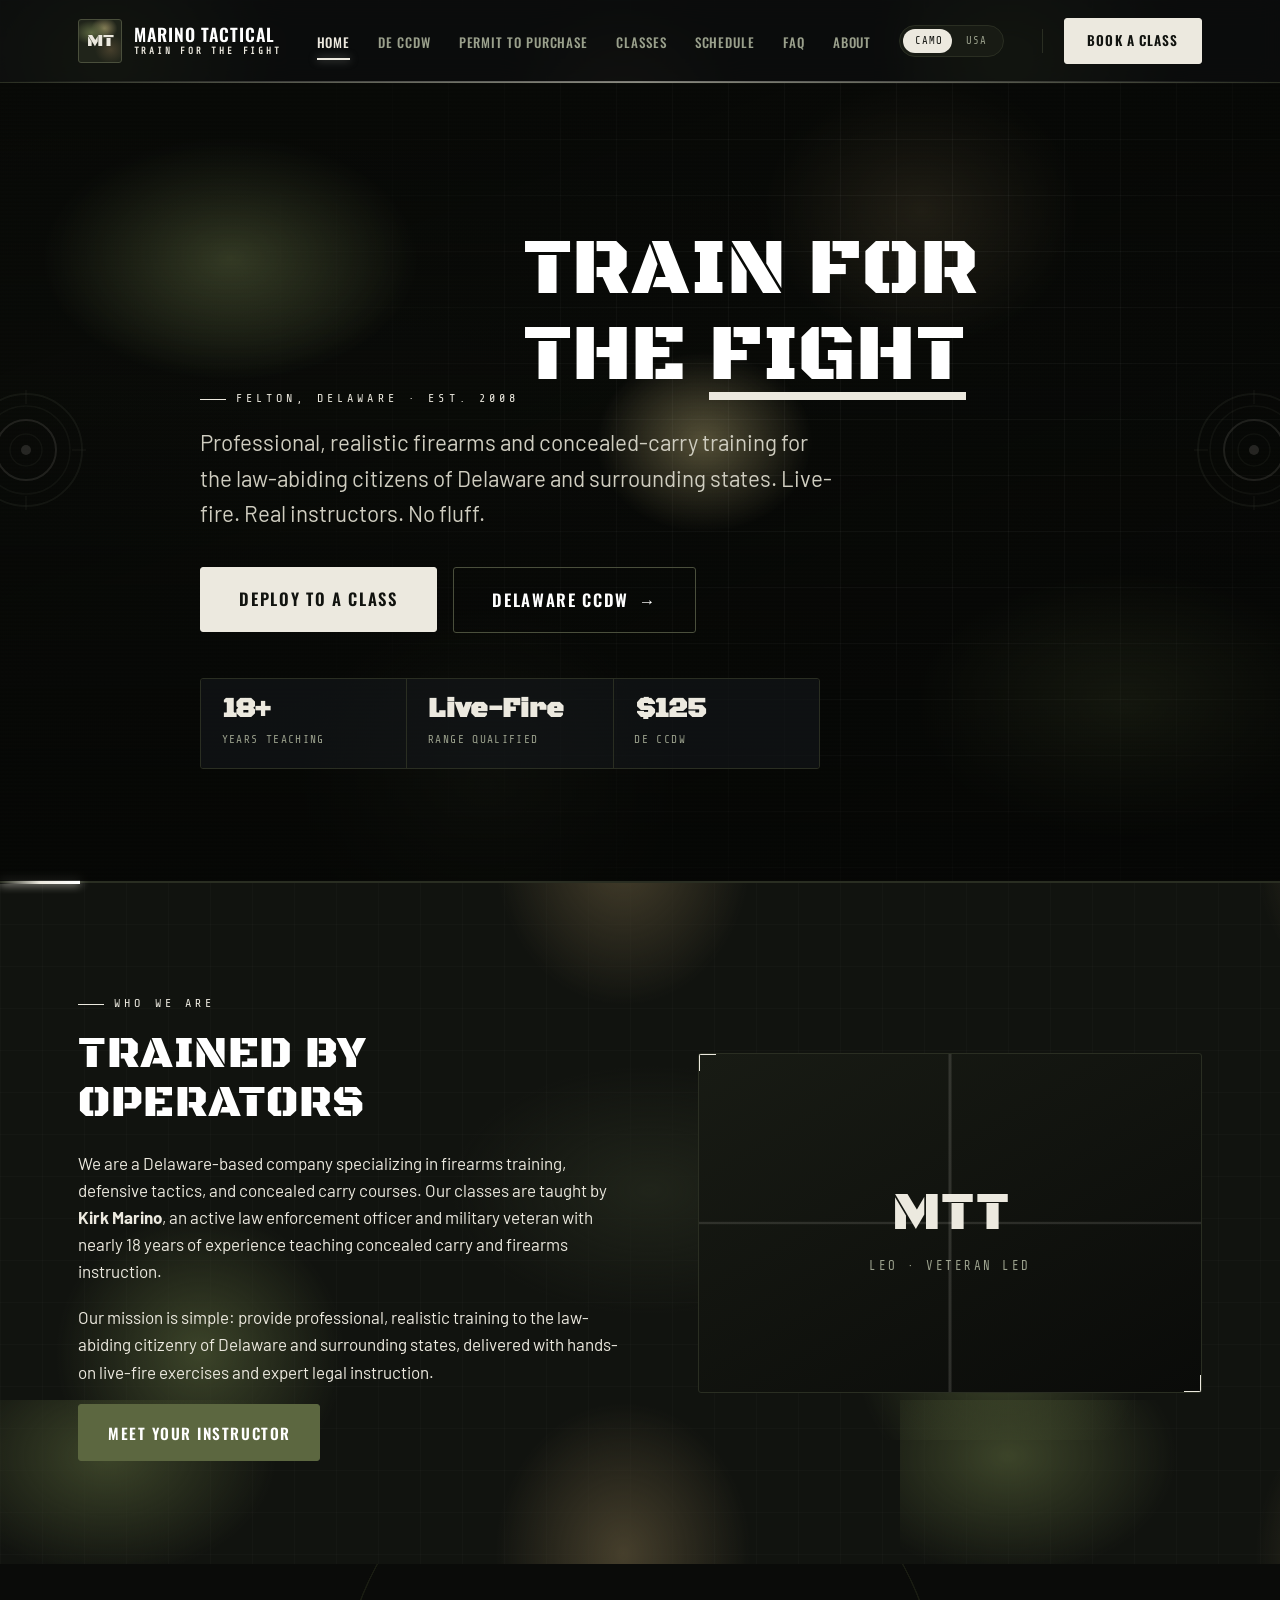
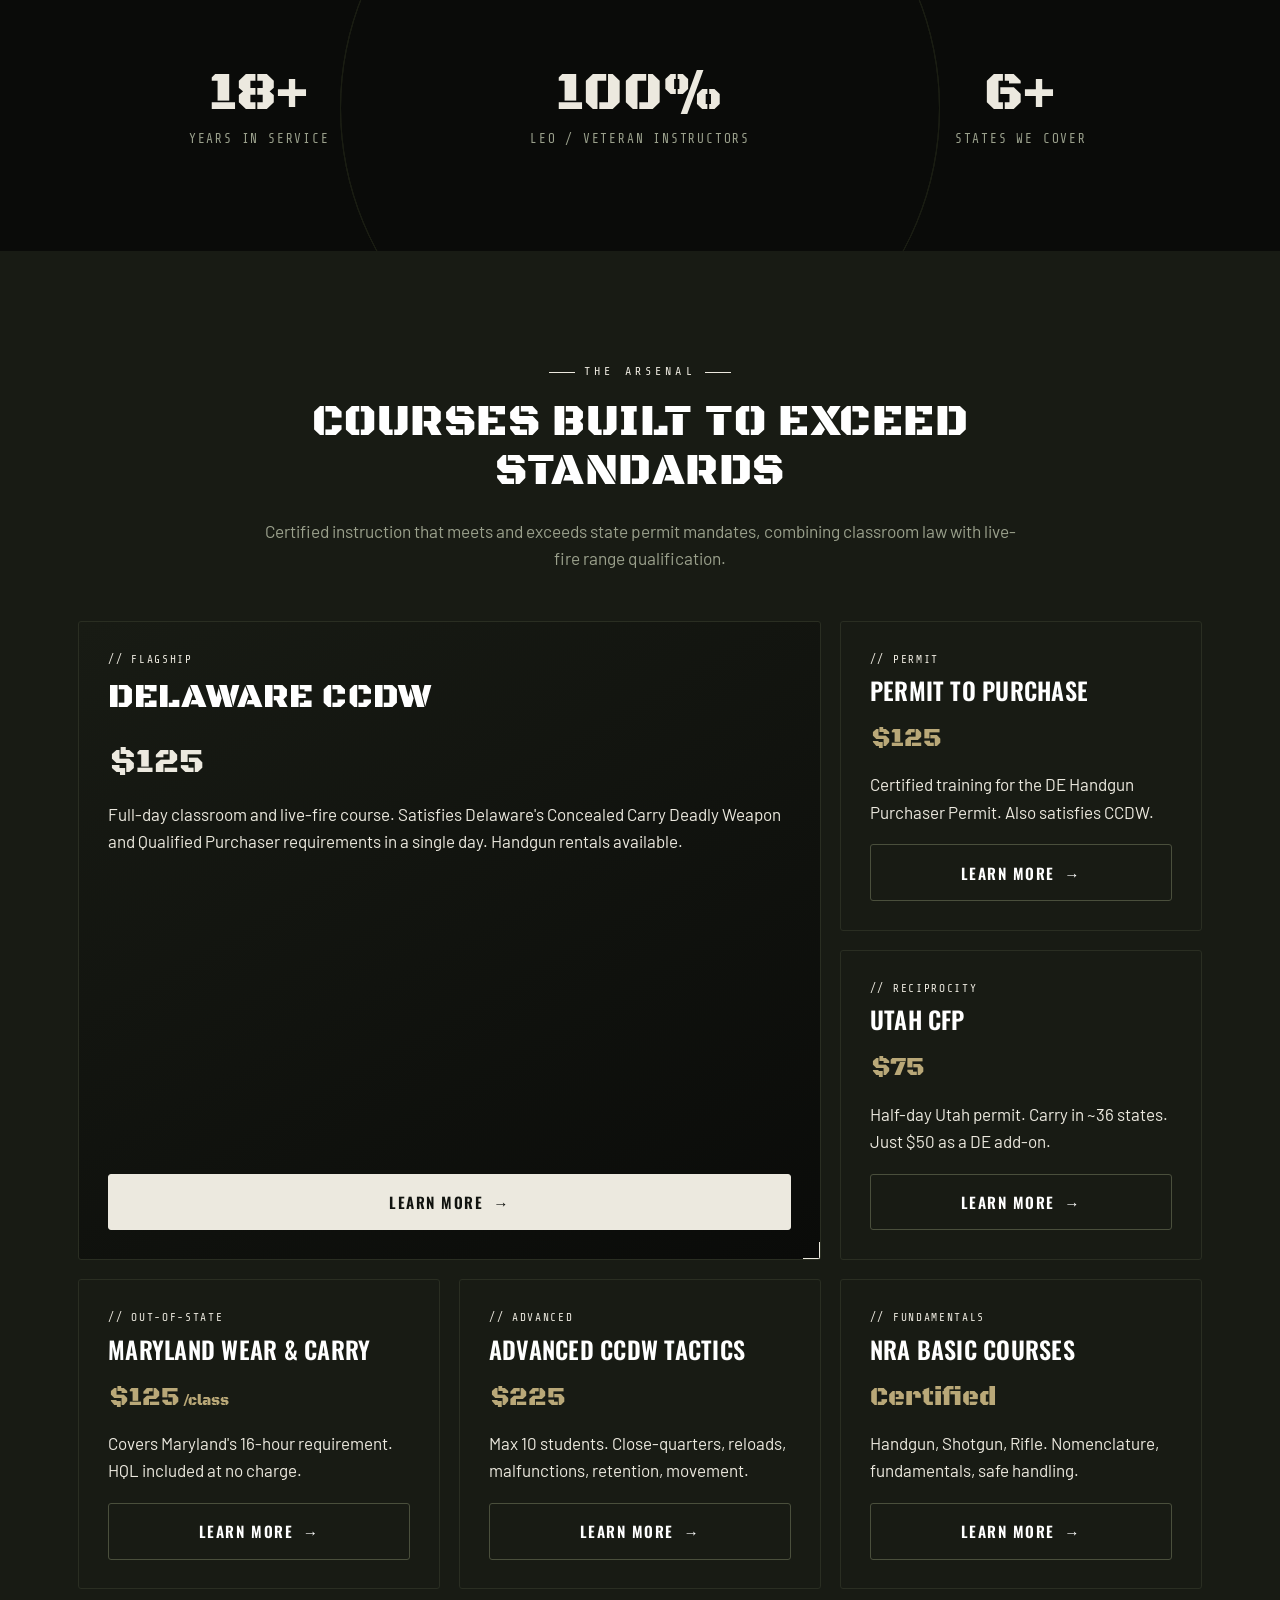
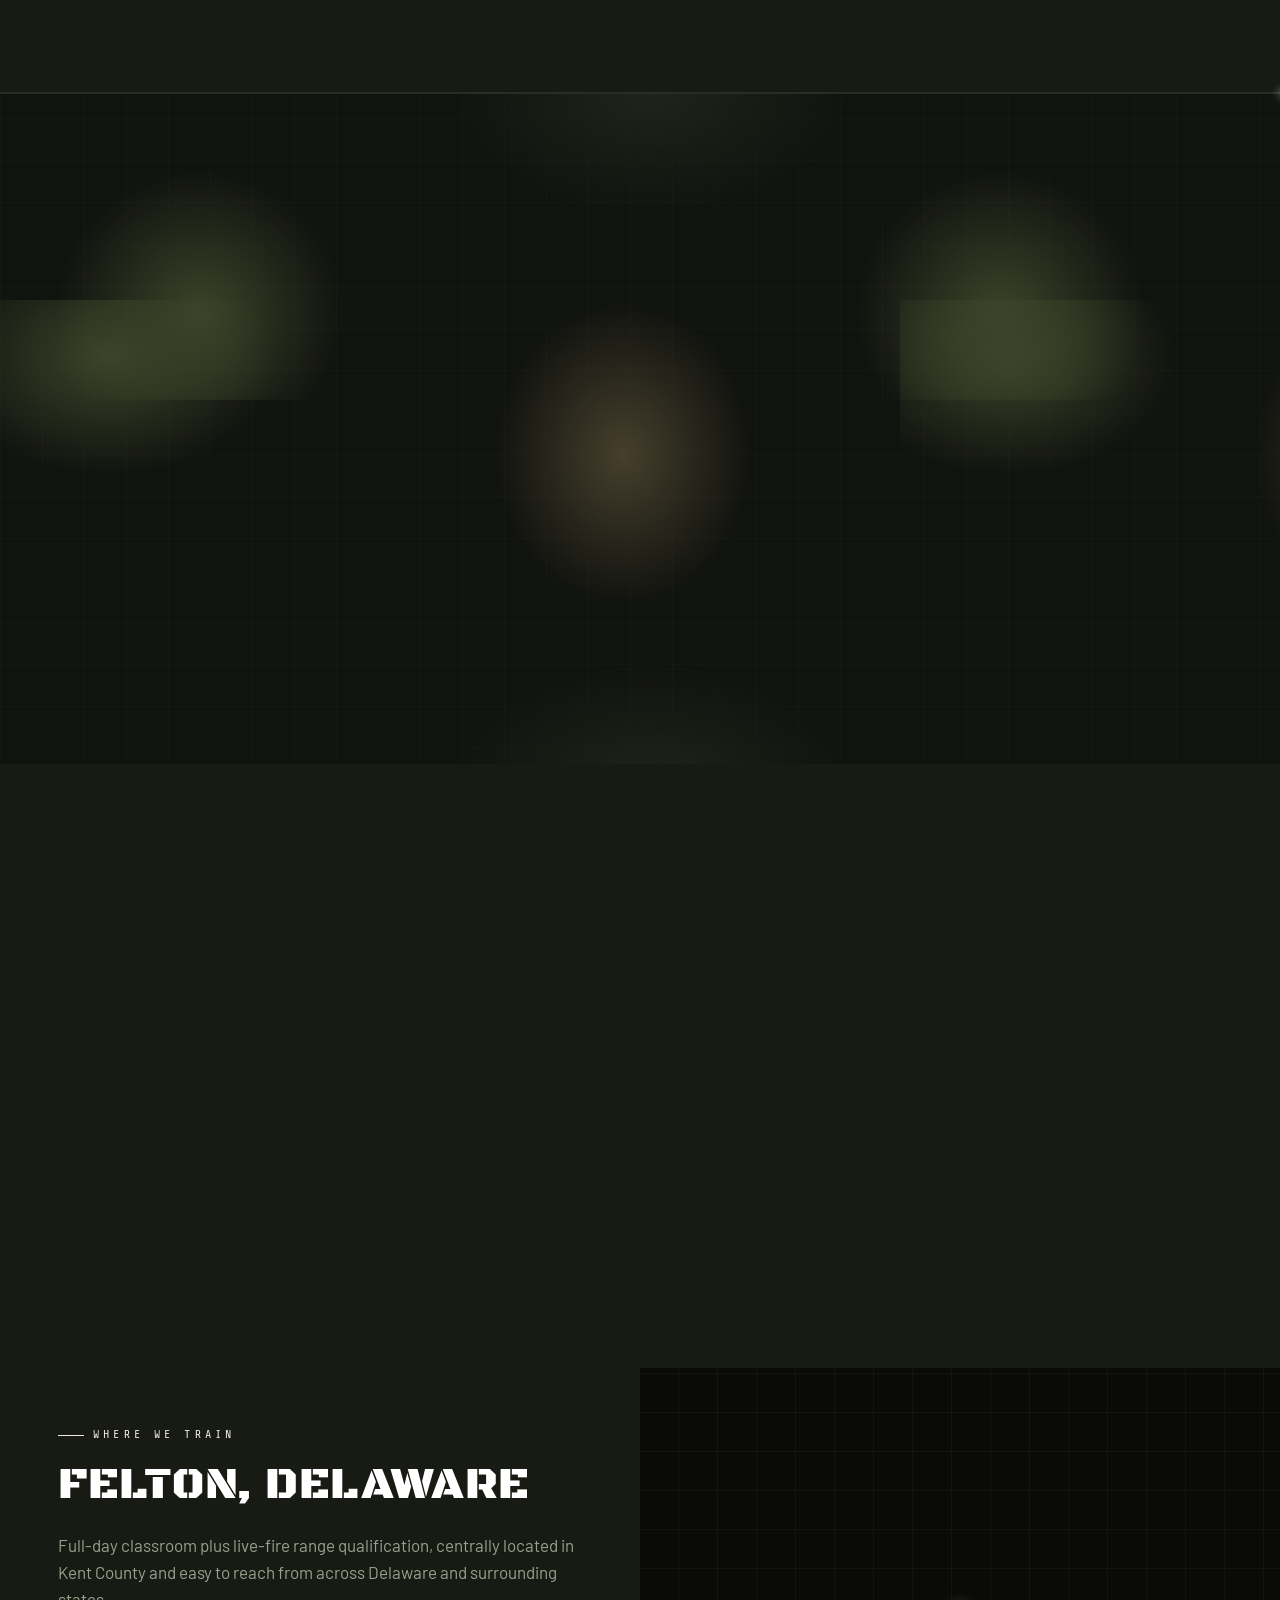
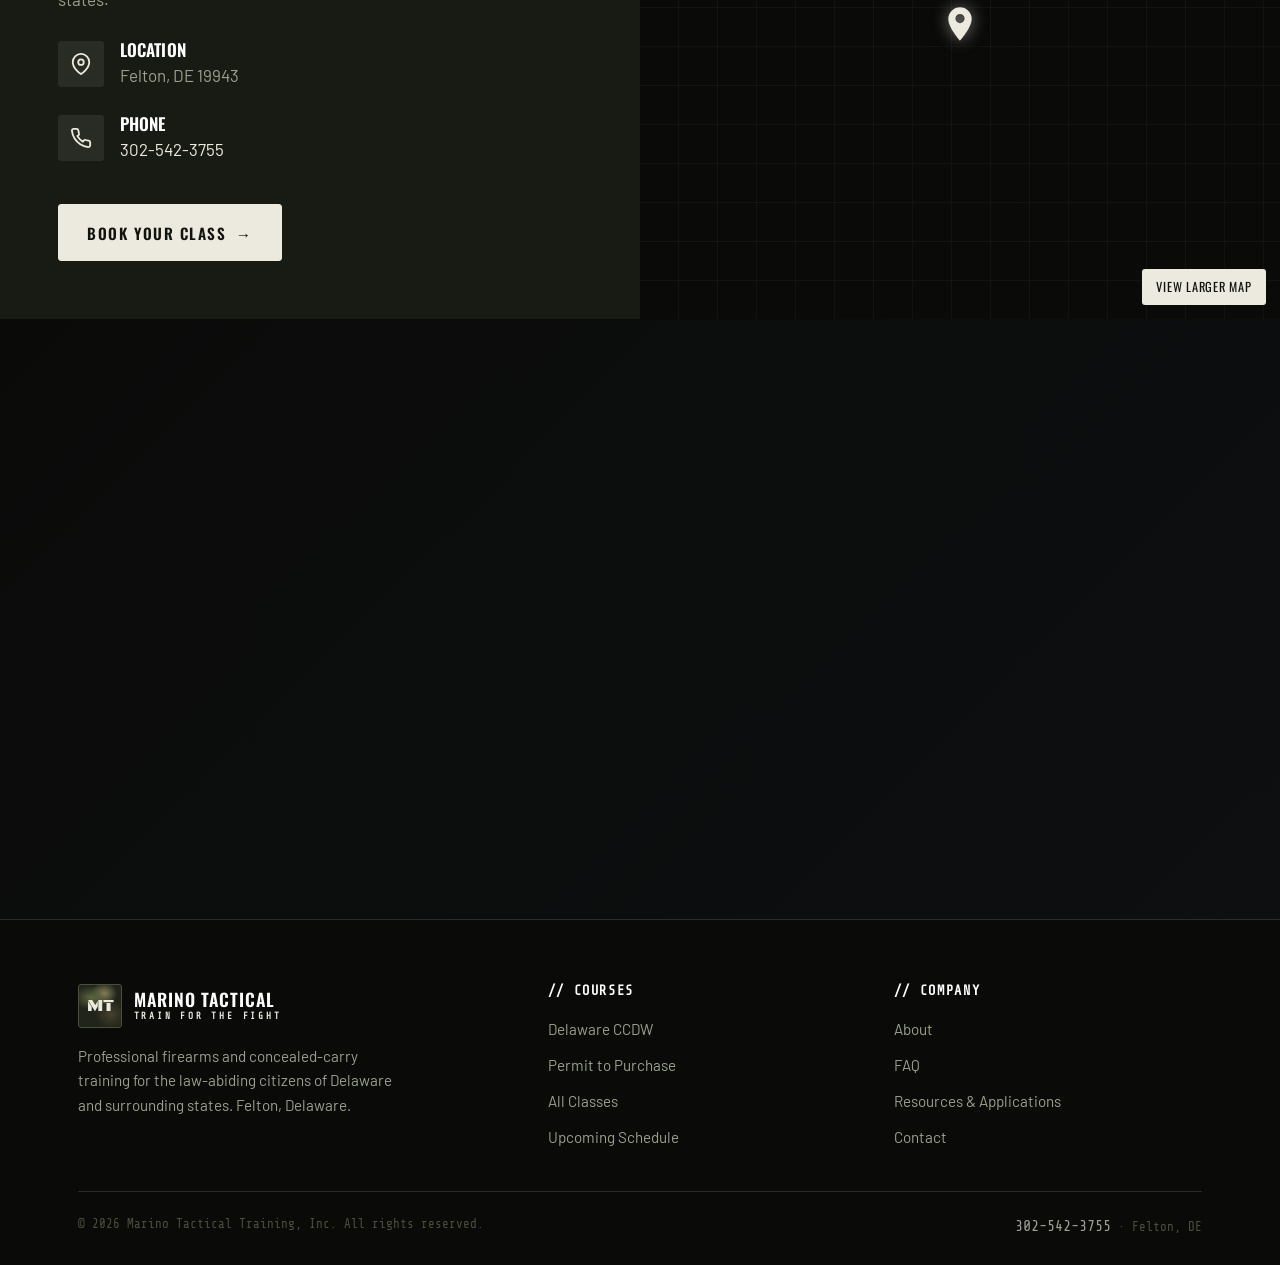
==== commit 47278d08: "Better pistol cursor, impact bullet holes, edge targets; remove red map pin - Redesigned the cursor " ====
--- a/site/index.html
+++ b/site/index.html
@@ -17,7 +17,7 @@
   <link rel="preconnect" href="https://fonts.googleapis.com" />
   <link rel="preconnect" href="https://fonts.gstatic.com" crossorigin />
   <link href="https://fonts.googleapis.com/css2?family=Black+Ops+One&family=Oswald:wght@400;500;600;700&family=Barlow:wght@400;500;600;700&family=Share+Tech+Mono&display=swap" rel="stylesheet" />
-  <link rel="stylesheet" href="styles.css?v=664283" />
+  <link rel="stylesheet" href="styles.css?v=300718" />
   <script type="application/ld+json">
   {
     "@context": "https://schema.org",
@@ -209,7 +209,7 @@
         </div>
         <div class="map-frame">
           <svg class="map-pin" viewBox="0 0 24 24" fill="currentColor" width="40" height="40" aria-hidden="true"><path d="M12 2a7 7 0 0 0-7 7c0 5.25 7 13 7 13s7-7.75 7-13a7 7 0 0 0-7-7zm0 9.5A2.5 2.5 0 1 1 12 6a2.5 2.5 0 0 1 0 5.5z"/></svg>
-          <iframe title="Map of Felton, Delaware" src="https://www.openstreetmap.org/export/embed.html?bbox=-75.62%2C38.99%2C-75.52%2C39.04&amp;layer=mapnik&amp;marker=39.0087%2C-75.5777" loading="lazy" referrerpolicy="no-referrer-when-downgrade"></iframe>
+          <iframe title="Map of Felton, Delaware" src="https://www.openstreetmap.org/export/embed.html?bbox=-75.62%2C38.99%2C-75.52%2C39.04&amp;layer=mapnik" loading="lazy" referrerpolicy="no-referrer-when-downgrade"></iframe>
           <a class="map-link" href="https://www.openstreetmap.org/?mlat=39.0087&amp;mlon=-75.5777#map=13/39.0087/-75.5777" target="_blank" rel="noopener">View Larger Map</a>
         </div>
       </div>
@@ -252,6 +252,6 @@
       </div>
     </div>
   </footer>
-  <script src="app.js?v=664283"></script>
+  <script src="app.js?v=300718"></script>
 </body>
 </html>
--- a/site/styles.css
+++ b/site/styles.css
@@ -324,35 +324,79 @@
 
 /* ---------- Pistol cursor (desktop pointer only) ---------- */
 .pistol-cursor {
-  position: fixed; top: 0; left: 0; width: 56px; height: 56px;
+  position: fixed; top: 0; left: 0; width: 58px; height: 46px;
   pointer-events: none; z-index: 9999; opacity: 0;
-  transform: translate(-14px, -10px) rotate(0deg);
   transition: opacity 0.2s ease, filter 0.15s ease;
-  filter: drop-shadow(0 3px 5px rgba(0,0,0,0.6));
+  filter: drop-shadow(0 2px 4px rgba(0,0,0,0.7));
   will-change: transform;
 }
 .pistol-cursor.on { opacity: 1; }
-.pistol-cursor.hot { filter: drop-shadow(0 0 6px var(--orange)) drop-shadow(0 3px 5px rgba(0,0,0,0.6)); }
-/* recoil kick on click */
-.pistol-cursor.kick .pistol-body { animation: pistol-kick 0.22s var(--ease-snap); }
-@keyframes pistol-kick { 0% { transform: translateX(0) rotate(0); } 35% { transform: translateX(-7px) rotate(-12deg); } 100% { transform: translateX(0) rotate(0); } }
-.pistol-cursor .muzzle { transform-origin: left center; opacity: 0; }
-.pistol-cursor.kick .muzzle { animation: muzzle-flash 0.2s ease forwards; }
-@keyframes muzzle-flash { 0% { opacity: 0; transform: scale(0.4); } 30% { opacity: 1; transform: scale(1.1); } 100% { opacity: 0; transform: scale(0.6); } }
+.pistol-cursor.hot { filter: drop-shadow(0 0 7px var(--orange)) drop-shadow(0 2px 4px rgba(0,0,0,0.7)); }
+.pistol-cursor .pistol-body { transform-box: fill-box; transform-origin: 70% 50%; }
+.pistol-cursor.kick .pistol-body { animation: pistol-kick 0.2s var(--ease-snap); }
+@keyframes pistol-kick {
+  0% { transform: translateX(0) rotate(0); }
+  30% { transform: translateX(-6px) translateY(-2px) rotate(-13deg); }
+  100% { transform: translateX(0) rotate(0); }
+}
+.pistol-cursor .muzzle { transform-box: fill-box; transform-origin: left center; opacity: 0; }
+.pistol-cursor.kick .muzzle { animation: muzzle-flash 0.18s ease forwards; }
+@keyframes muzzle-flash { 0% { opacity: 0; transform: scale(0.3); } 30% { opacity: 1; transform: scale(1.15); } 100% { opacity: 0; transform: scale(0.6); } }
 
 @media (hover: hover) and (pointer: fine) {
   .cursor-on, .cursor-on * { cursor: none !important; }
 }
 
-/* bullet-hole click marks */
+/* ---------- Bullet-hole impact (core + cracks + debris) ---------- */
 .bullet-hole {
-  position: fixed; width: 22px; height: 22px; margin: -11px 0 0 -11px; pointer-events: none; z-index: 9998;
-  background: radial-gradient(circle, #000 0 32%, rgba(0,0,0,0.85) 40%, rgba(40,30,20,0.5) 60%, transparent 72%);
-  border-radius: 50%;
-  animation: hole-pop 0.18s var(--ease-snap), hole-fade 3s ease forwards;
+  position: fixed; width: 0; height: 0; pointer-events: none; z-index: 9998;
+  animation: hole-pop 0.16s var(--ease-snap), hole-fade 3.2s ease forwards;
+}
+.bullet-hole .hole-core {
+  position: absolute; left: -11px; top: -11px; width: 22px; height: 22px; border-radius: 50%;
+  background:
+    radial-gradient(circle at 45% 42%, #000 0 26%, #0a0a0a 30%, rgba(60,52,38,0.9) 42%, rgba(90,80,58,0.55) 56%, transparent 72%);
+  box-shadow: inset 0 0 5px rgba(0,0,0,0.9), 0 0 3px rgba(0,0,0,0.5);
+}
+.bullet-hole .crack {
+  position: absolute; left: 0; top: 0; height: 1.5px; transform-origin: left center;
+  background: linear-gradient(90deg, rgba(20,18,14,0.95), rgba(120,108,82,0.5) 60%, transparent);
+}
+.bullet-hole .speck {
+  position: absolute; left: -1px; top: -1px; width: 2.5px; height: 2.5px; border-radius: 50%;
+  background: var(--coyote);
+  animation: speck-fly 0.5s var(--ease-snap) forwards;
+}
+@keyframes speck-fly {
+  to { transform: rotate(var(--a)) translateX(16px); opacity: 0; }
 }
 @keyframes hole-pop { from { transform: scale(0.2); } to { transform: scale(1); } }
-@keyframes hole-fade { 0%,70% { opacity: 1; } 100% { opacity: 0; } }
+@keyframes hole-fade { 0%,68% { opacity: 1; } 100% { opacity: 0; } }
+
+/* ---------- Edge shooting targets (desktop decor) ---------- */
+.edge-targets { --tgt-accent: var(--orange); }
+:root[data-theme="usa"] .edge-targets { --tgt-accent: #b22234; }
+.edge-target {
+  position: fixed; top: 50%; width: 120px; height: 120px; z-index: 1; pointer-events: none;
+  color: var(--fog); opacity: 0.16;
+  transform: translateY(-50%);
+  animation: tgt-breathe 6s ease-in-out infinite;
+}
+.edge-target--l { left: -34px; }
+.edge-target--r { right: -34px; }
+.edge-target svg { width: 100%; height: 100%; display: block; }
+@keyframes tgt-breathe {
+  0%,100% { transform: translateY(-50%) scale(1); opacity: 0.13; }
+  50% { transform: translateY(-50%) scale(1.04); opacity: 0.2; }
+}
+.edge-target.hit { animation: tgt-hit 0.45s var(--ease-snap); }
+@keyframes tgt-hit {
+  0% { transform: translateY(-50%) scale(1); opacity: 0.5; }
+  40% { transform: translateY(-50%) scale(1.12); opacity: 0.6; }
+  100% { transform: translateY(-50%) scale(1); opacity: 0.16; }
+}
+/* hide edge targets below desktop */
+@media (max-width: 1100px) { .edge-targets { display: none; } }
 
 /* ---------- HERO ---------- */
 .hero { position: relative; overflow: hidden; background: var(--black); }
@@ -743,7 +787,7 @@
 @media (prefers-reduced-motion: reduce) {
   *, *::before, *::after { animation-duration: 0.01ms !important; animation-iteration-count: 1 !important; transition-duration: 0.01ms !important; }
   .reveal, .reveal-stagger > *, .kinetic .line > span, .fade-up, .nav-links.open li { opacity: 1 !important; transform: none !important; }
-  .cta-aura, .hero-grid, .radar span, .tracer { animation: none !important; }
-  .xhair, .bullet-hole { display: none !important; }
+  .cta-aura, .hero-grid, .radar span, .tracer, .edge-target { animation: none !important; }
+  .pistol-cursor, .bullet-hole, .edge-targets { display: none !important; }
   html { scroll-behavior: auto; }
 }
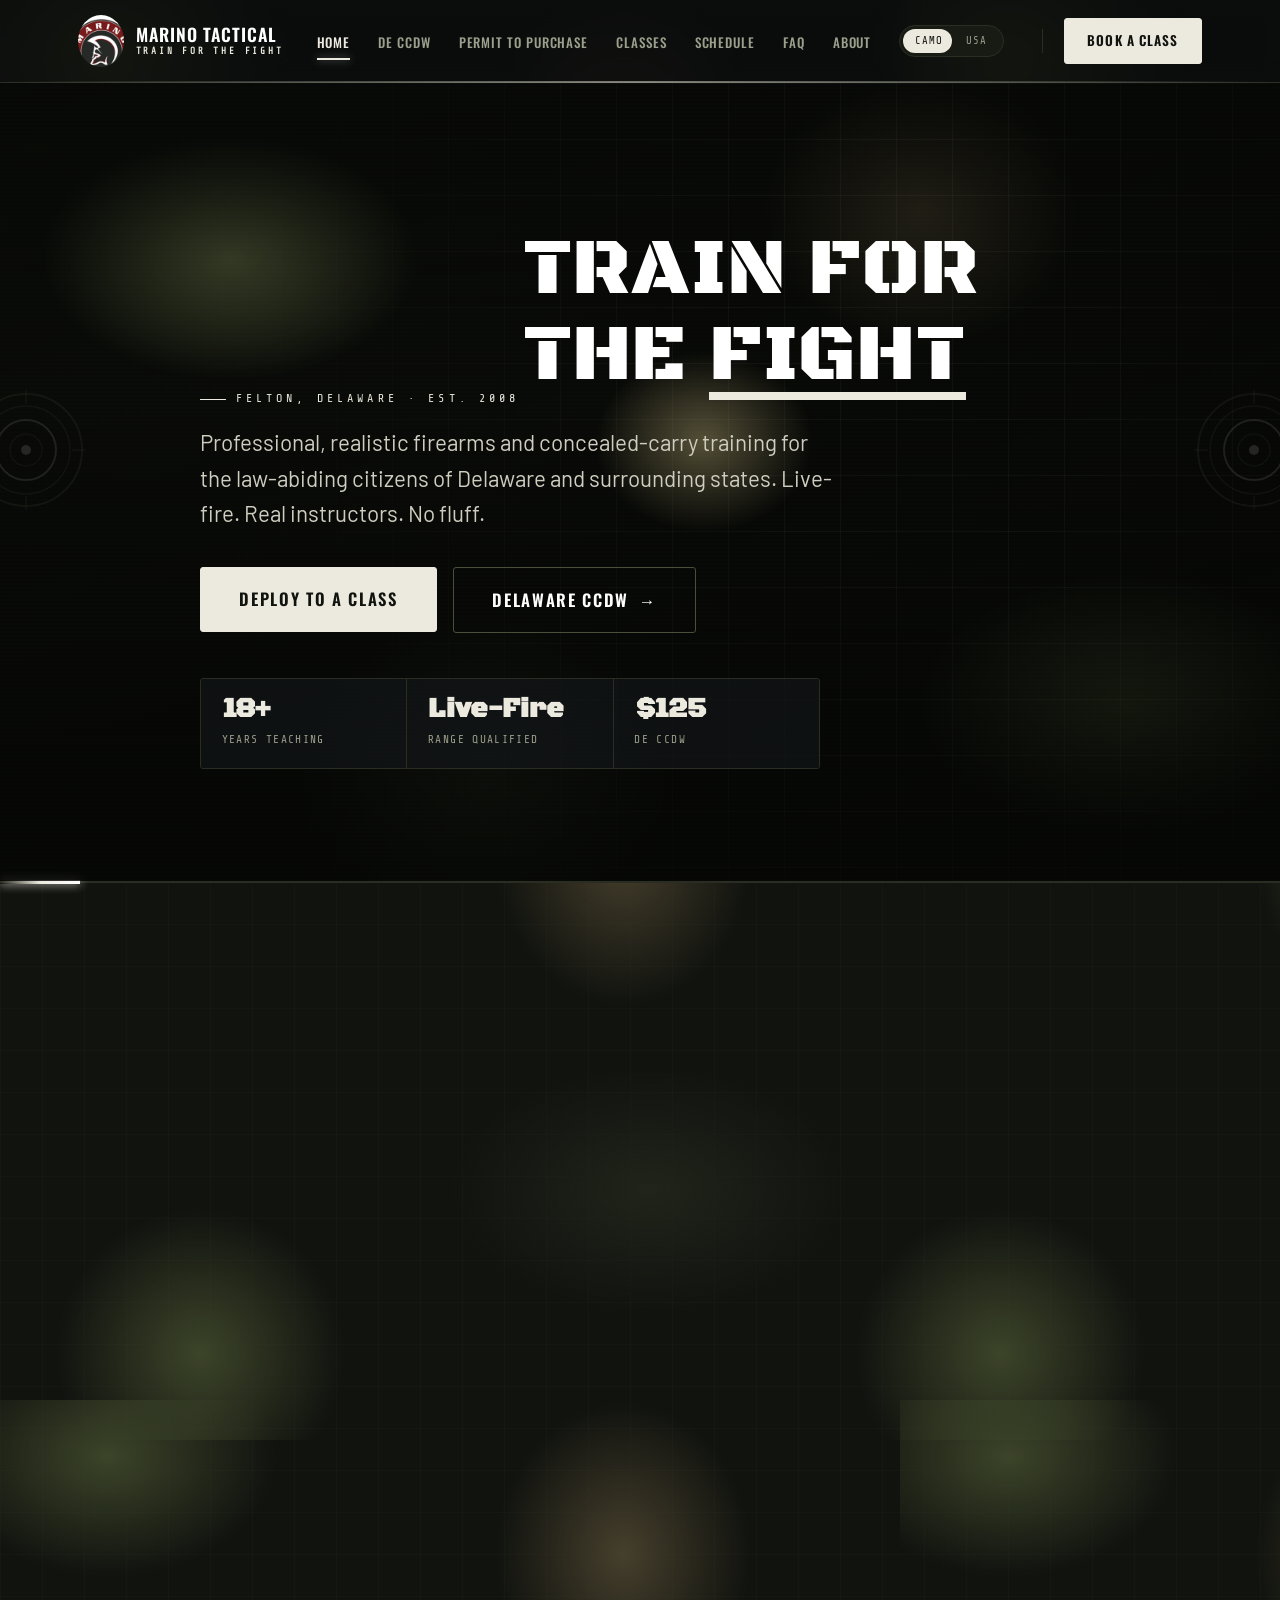
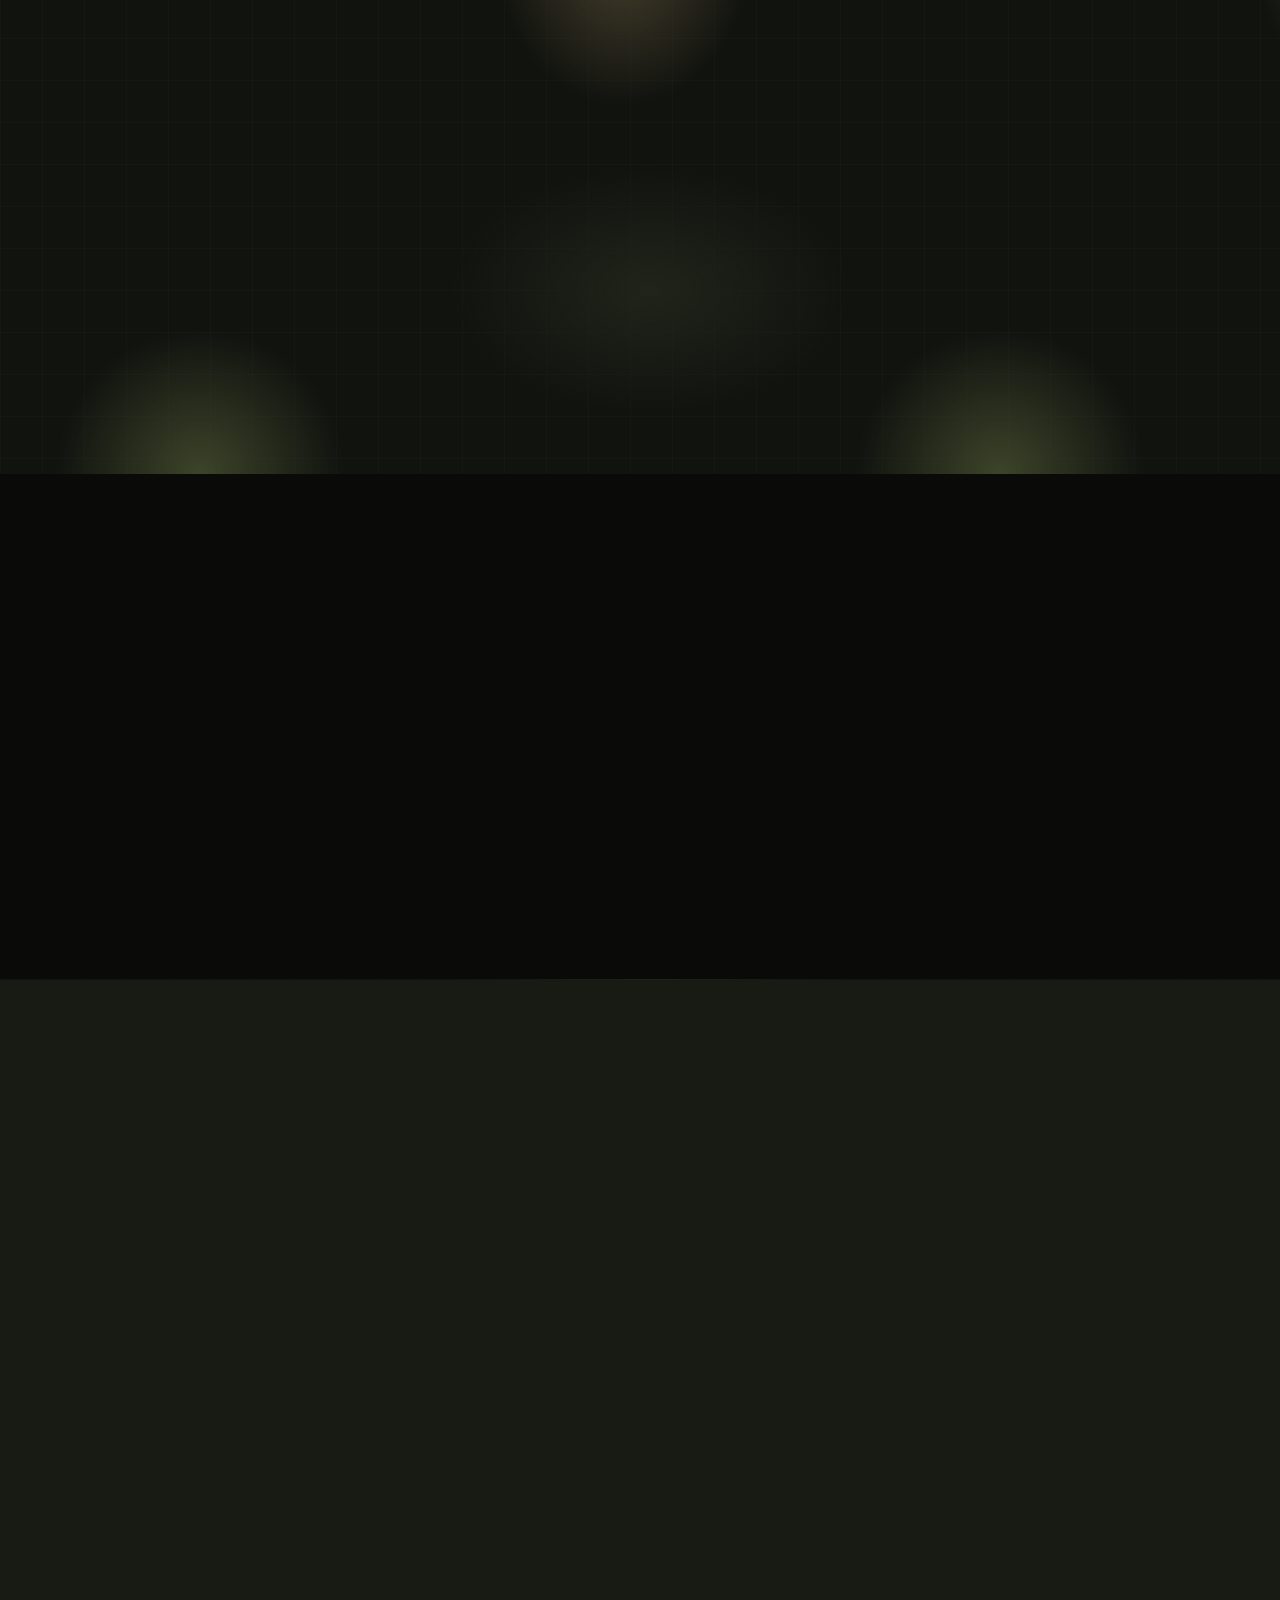
==== commit d26cacae: "Pull real Marino Tactical assets onto the site (logo + instructor photo) Scraped marinotactical.com:" ====
--- a/site/index.html
+++ b/site/index.html
@@ -17,7 +17,7 @@
   <link rel="preconnect" href="https://fonts.googleapis.com" />
   <link rel="preconnect" href="https://fonts.gstatic.com" crossorigin />
   <link href="https://fonts.googleapis.com/css2?family=Black+Ops+One&family=Oswald:wght@400;500;600;700&family=Barlow:wght@400;500;600;700&family=Share+Tech+Mono&display=swap" rel="stylesheet" />
-  <link rel="stylesheet" href="styles.css?v=300718" />
+  <link rel="stylesheet" href="styles.css?v=448511" />
   <script type="application/ld+json">
   {
     "@context": "https://schema.org",
@@ -40,7 +40,7 @@
   <header class="site-header">
     <div class="container nav">
       <a class="brand" href="index.html" aria-label="Marino Tactical Training home">
-        <span class="brand-mark">MT</span>
+        <span class="brand-mark"><img src="assets/marino/logo.png" alt="Marino Tactical Training logo" width="46" height="46" /></span>
         <span class="brand-name">Marino Tactical<span>Train For The Fight</span></span>
       </a>
       <button class="nav-toggle" aria-label="Toggle menu" aria-expanded="false"><span></span><span></span><span></span></button>
@@ -95,12 +95,10 @@
             <p>Our mission is simple: provide professional, realistic training to the law-abiding citizenry of Delaware and surrounding states, delivered with hands-on live-fire exercises and expert legal instruction.</p>
             <a href="about.html" class="btn btn--olive">Meet Your Instructor</a>
           </div>
-          <div class="split-media brackets">
-            <div class="seal">
-              <div class="seal-mark">MTT</div>
-              <div class="seal-sub">LEO &middot; Veteran Led</div>
-            </div>
-          </div>
+          <figure class="instructor-photo brackets" style="align-self:stretch">
+            <img src="assets/marino/photo.jpg" alt="Kirk Marino, military veteran and founder of Marino Tactical Training, deployed overseas in uniform" width="236" height="157" loading="lazy" />
+            <figcaption>Kirk Marino &middot; LEO &amp; Veteran Led</figcaption>
+          </figure>
         </div>
       </div>
     </section>
@@ -240,7 +238,7 @@
     <div class="container">
       <div class="footer-grid">
         <div class="footer-brand">
-          <a class="brand" href="index.html"><span class="brand-mark">MT</span><span class="brand-name">Marino Tactical<span>Train For The Fight</span></span></a>
+          <a class="brand" href="index.html"><span class="brand-mark"><img src="assets/marino/logo.png" alt="Marino Tactical Training logo" width="46" height="46" /></span><span class="brand-name">Marino Tactical<span>Train For The Fight</span></span></a>
           <p>Professional firearms and concealed-carry training for the law-abiding citizens of Delaware and surrounding states. Felton, Delaware.</p>
         </div>
         <div><h4>// Courses</h4><ul><li><a href="ccdw.html">Delaware CCDW</a></li><li><a href="permit-to-purchase.html">Permit to Purchase</a></li><li><a href="classes.html">All Classes</a></li><li><a href="schedule.html">Upcoming Schedule</a></li></ul></div>
@@ -252,6 +250,6 @@
       </div>
     </div>
   </footer>
-  <script src="app.js?v=300718"></script>
+  <script src="app.js?v=448511"></script>
 </body>
 </html>
--- a/site/styles.css
+++ b/site/styles.css
@@ -238,14 +238,20 @@
 .nav { display: flex; align-items: center; justify-content: space-between; height: var(--header-h); }
 .brand { display: flex; align-items: center; gap: 0.7rem; }
 .brand-mark {
-  width: 44px; height: 44px; display: grid; place-items: center;
-  color: var(--bone); border-radius: var(--radius); border: 1px solid var(--steel);
+  width: 46px; height: 46px; display: grid; place-items: center;
+  border-radius: 50%;
+  flex: none;
+}
+/* real Marino Tactical Spartan-badge logo (clip square corners to the round badge) */
+.brand-mark img { width: 112%; height: 112%; object-fit: cover; display: block; border-radius: 50%; }
+/* fallback text mark (if image missing) keeps old camo look */
+.brand-mark.is-text {
+  border-radius: var(--radius); border: 1px solid var(--steel);
+  color: var(--bone); font-family: var(--font-stencil); font-size: 1.15rem;
   background:
     radial-gradient(ellipse 30px 20px at 30% 30%, var(--camo-green) 0%, transparent 60%),
     radial-gradient(ellipse 26px 24px at 75% 70%, var(--camo-brown) 0%, transparent 60%),
-    radial-gradient(ellipse 24px 20px at 60% 20%, var(--camo-tan) 0%, transparent 55%),
     var(--camo-dark);
-  font-family: var(--font-stencil); font-size: 1.15rem;
 }
 .brand-name { font-family: var(--font-display); font-weight: 600; text-transform: uppercase; letter-spacing: 0.06em; font-size: 1.1rem; color: #fff; line-height: 1; }
 .brand-name span { display: block; font-family: var(--font-mono); font-size: 0.58rem; letter-spacing: 0.3em; color: var(--orange); margin-top: 4px; }
@@ -547,6 +553,21 @@
   background: linear-gradient(150deg, var(--gun-2), var(--black)), radial-gradient(circle at 30% 25%, rgba(92,103,64,0.25), transparent 60%);
   display: grid; place-items: center;
 }
+/* real instructor photo (Kirk Marino, deployed) */
+.instructor-photo {
+  position: relative; margin: 0; border: 1px solid var(--gun-3); border-radius: var(--radius);
+  overflow: hidden; background: var(--black);
+}
+.instructor-photo img {
+  width: 100%; height: auto; display: block;
+  filter: grayscale(0.15) contrast(1.05) brightness(0.96);
+}
+.instructor-photo figcaption {
+  position: absolute; left: 0; right: 0; bottom: 0;
+  font-family: var(--font-mono); font-size: 0.74rem; letter-spacing: 0.08em; text-transform: uppercase;
+  color: var(--bone); padding: 0.7rem 0.9rem;
+  background: linear-gradient(0deg, rgba(0,0,0,0.85), transparent);
+}
 .split-media .seal { text-align: center; }
 .seal .seal-mark { font-family: var(--font-stencil); font-size: 3.4rem; color: var(--orange); }
 .seal .seal-sub { font-family: var(--font-mono); text-transform: uppercase; letter-spacing: 0.2em; font-size: 0.78rem; color: var(--fog); }
@@ -753,13 +774,12 @@
 /* stencil accent word goes red in USA mode */
 :root[data-theme="usa"] .hero h1 .accent { color: var(--orange); }
 :root[data-theme="usa"] .hero h1 .accent::after { background: var(--orange); }
-/* brand mark becomes a flag chip */
-:root[data-theme="usa"] .brand-mark {
-  border-color: rgba(255,255,255,0.4); color: #fff;
+/* USA theme flag-chip override only applies to the text-fallback mark */
+:root[data-theme="usa"] .brand-mark.is-text {
+  border-color: rgba(255,255,255,0.4); color: #0a1b3d; text-shadow: 0 1px 2px rgba(255,255,255,0.6);
   background:
     linear-gradient(0deg, #b22234 0 16.6%, #fff 16.6% 33.3%, #b22234 33.3% 50%, #fff 50% 66.6%, #b22234 66.6% 83.3%, #fff 83.3% 100%);
 }
-:root[data-theme="usa"] .brand-mark { color: #0a1b3d; text-shadow: 0 1px 2px rgba(255,255,255,0.6); }
 /* price band tape becomes stripes (already via --tape) */
 
 /* off-screen sections skip rendering work (perf) */
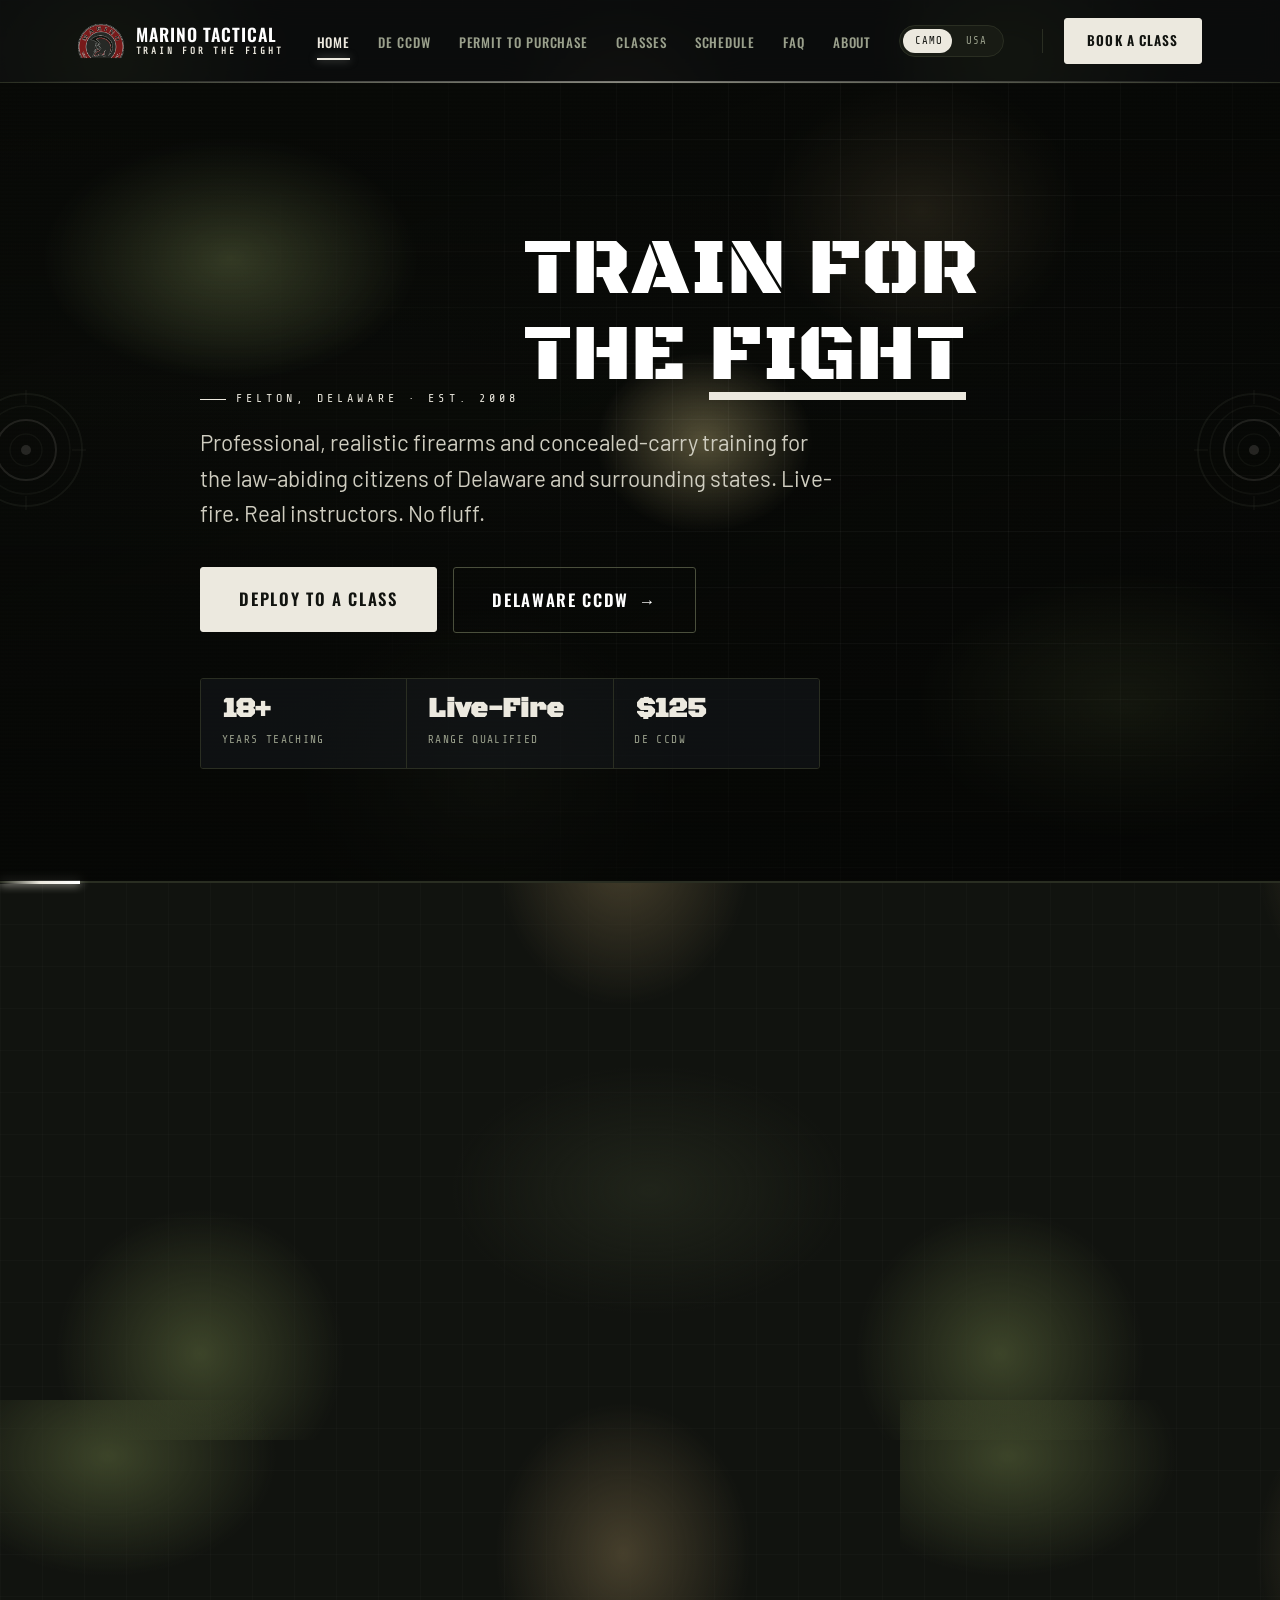
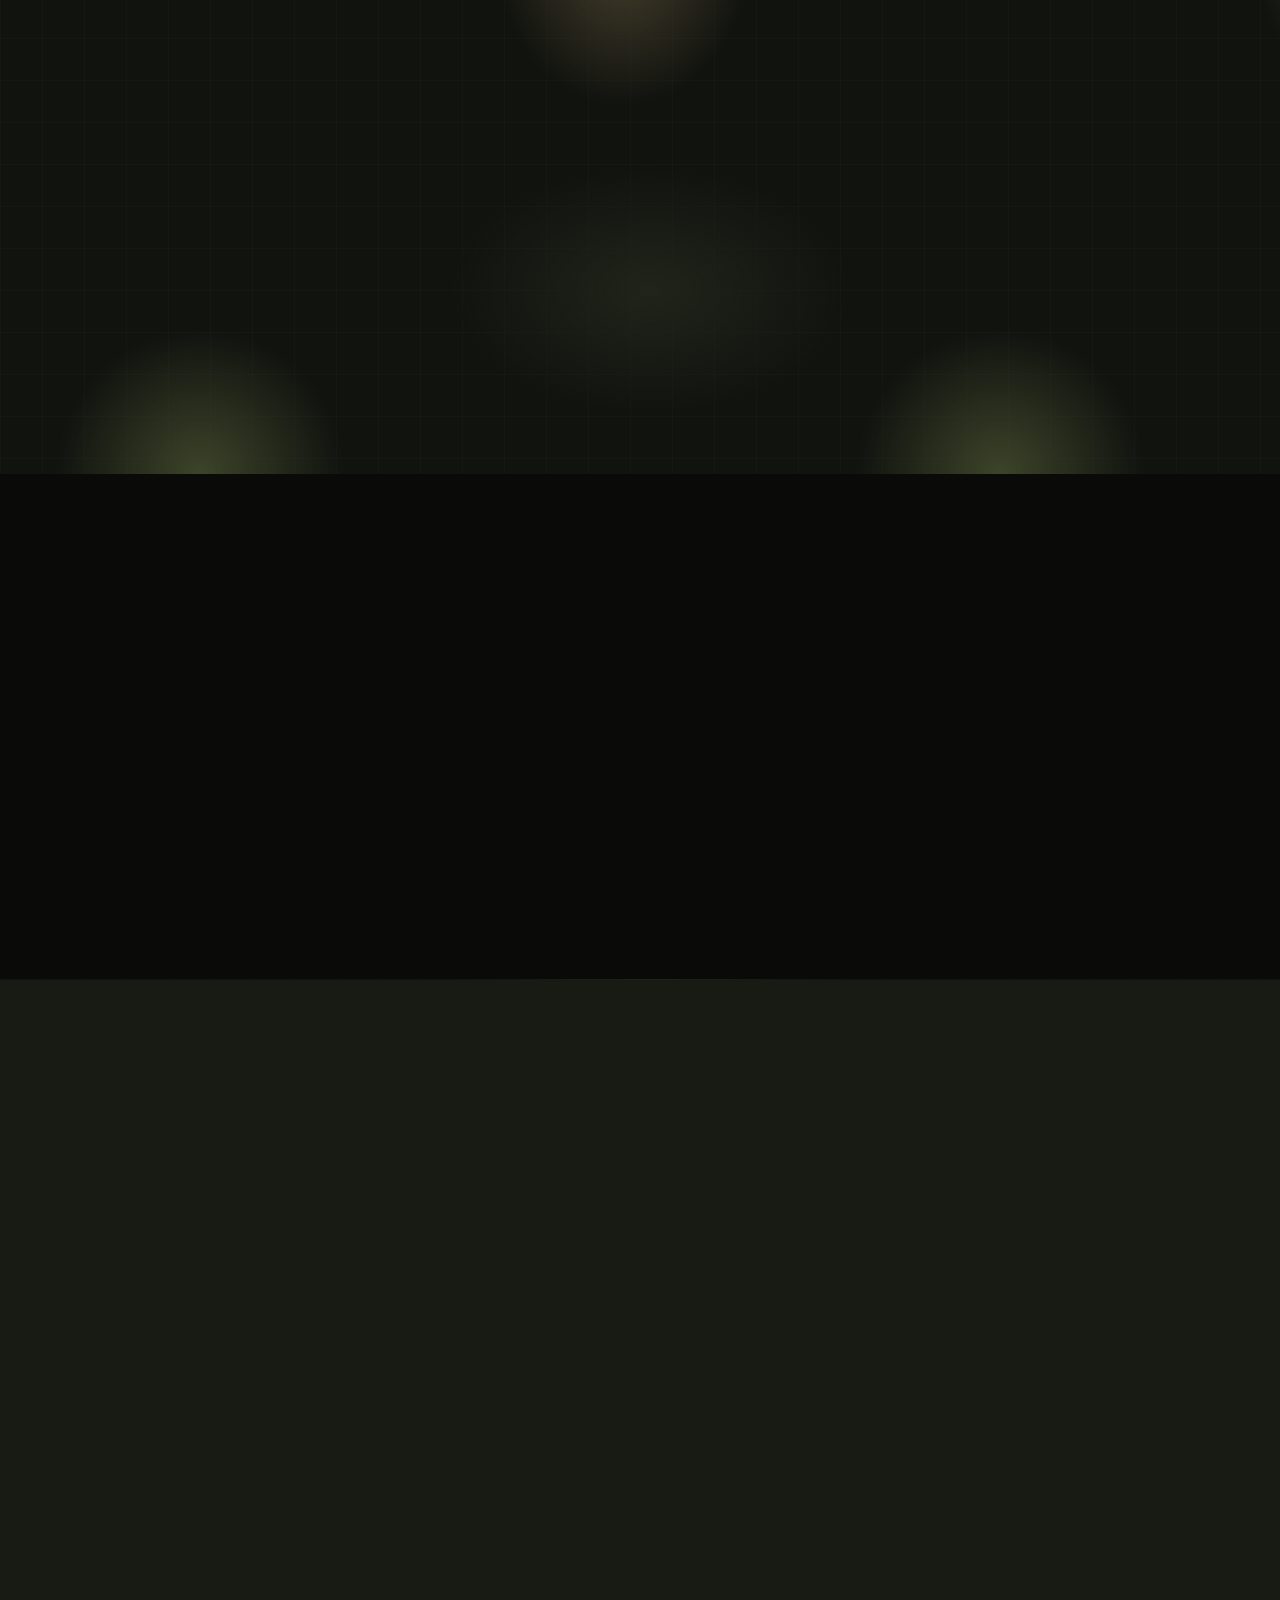
==== commit a147c3e7: "Fix logo: clean transparent PNG (remove white-box corners) The original logo PNG had inconsistent al" ====
--- a/site/index.html
+++ b/site/index.html
@@ -17,7 +17,7 @@
   <link rel="preconnect" href="https://fonts.googleapis.com" />
   <link rel="preconnect" href="https://fonts.gstatic.com" crossorigin />
   <link href="https://fonts.googleapis.com/css2?family=Black+Ops+One&family=Oswald:wght@400;500;600;700&family=Barlow:wght@400;500;600;700&family=Share+Tech+Mono&display=swap" rel="stylesheet" />
-  <link rel="stylesheet" href="styles.css?v=448511" />
+  <link rel="stylesheet" href="styles.css?v=696652" />
   <script type="application/ld+json">
   {
     "@context": "https://schema.org",
@@ -250,6 +250,6 @@
       </div>
     </div>
   </footer>
-  <script src="app.js?v=448511"></script>
+  <script src="app.js?v=696652"></script>
 </body>
 </html>
--- a/site/styles.css
+++ b/site/styles.css
@@ -242,8 +242,8 @@
   border-radius: 50%;
   flex: none;
 }
-/* real Marino Tactical Spartan-badge logo (clip square corners to the round badge) */
-.brand-mark img { width: 112%; height: 112%; object-fit: cover; display: block; border-radius: 50%; }
+/* real Marino Tactical Spartan-badge logo (clean transparent PNG) */
+.brand-mark img { width: 100%; height: 100%; object-fit: contain; display: block; }
 /* fallback text mark (if image missing) keeps old camo look */
 .brand-mark.is-text {
   border-radius: var(--radius); border: 1px solid var(--steel);
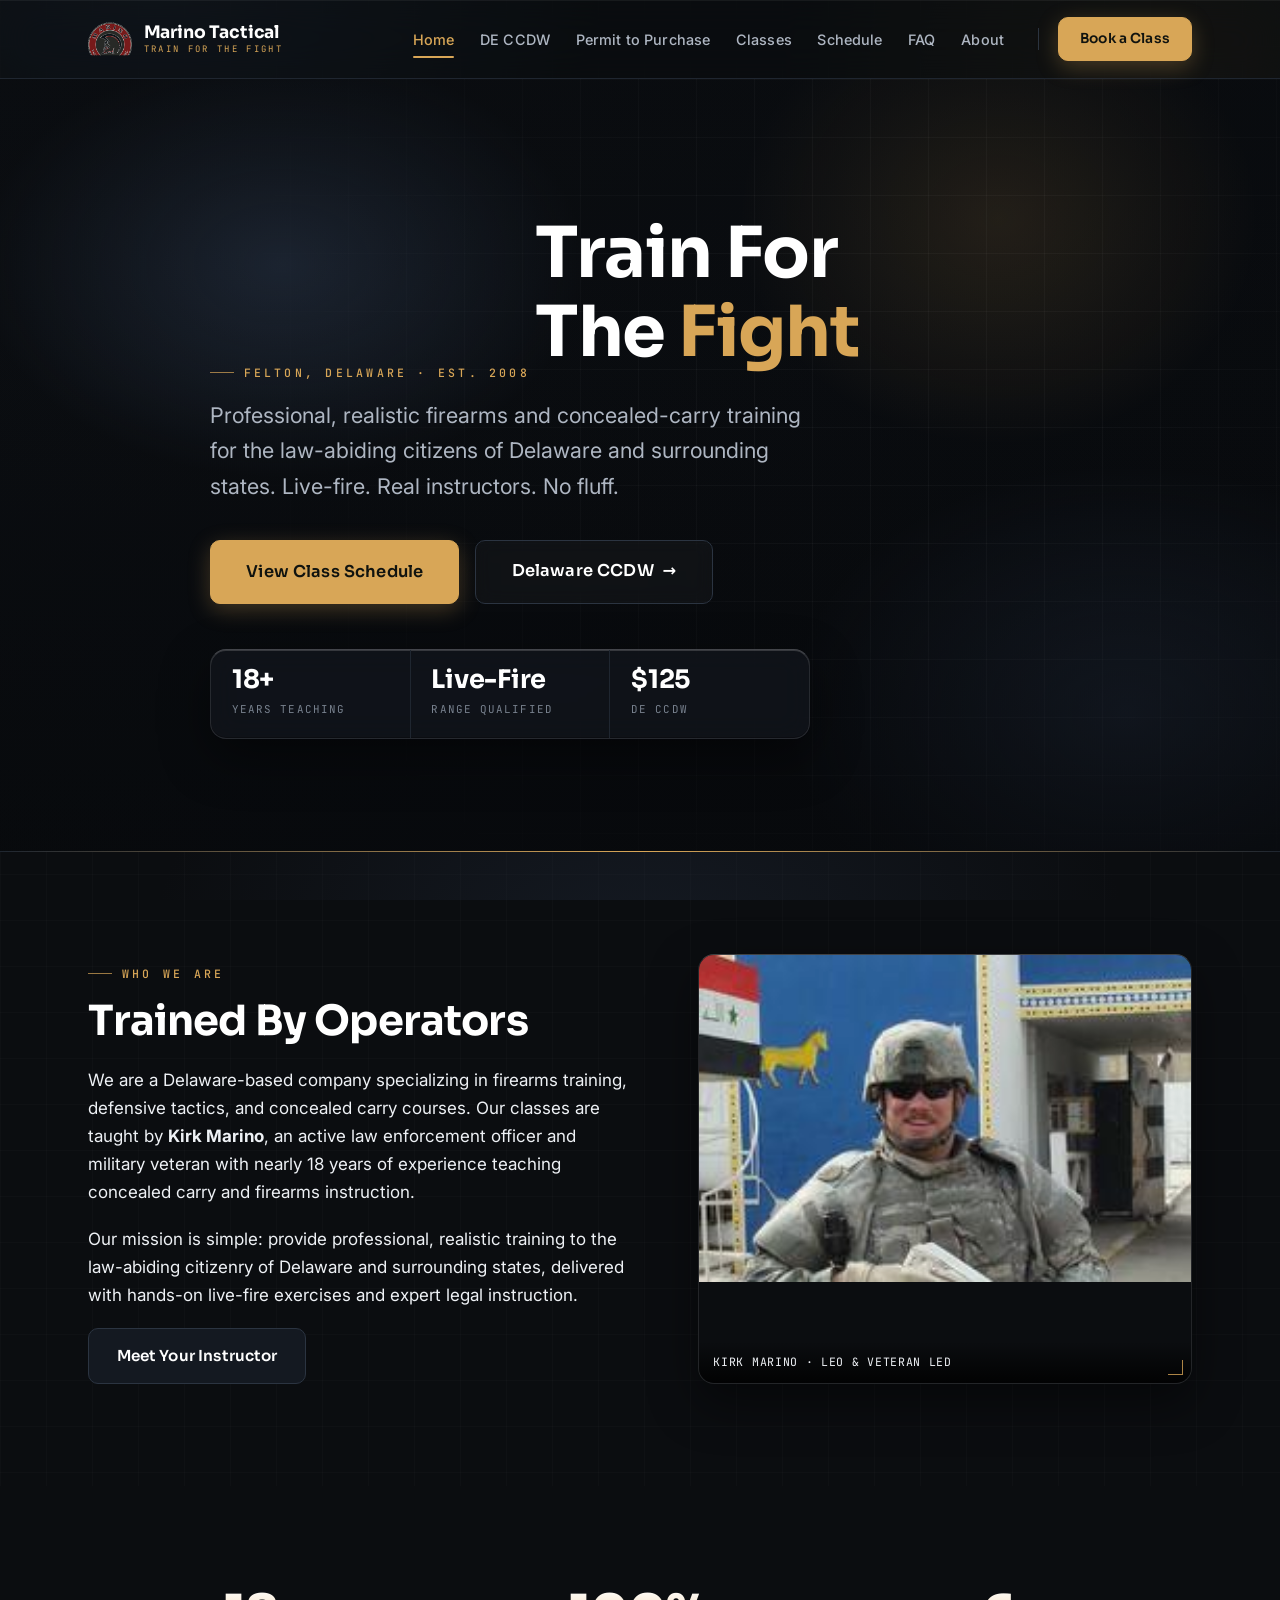
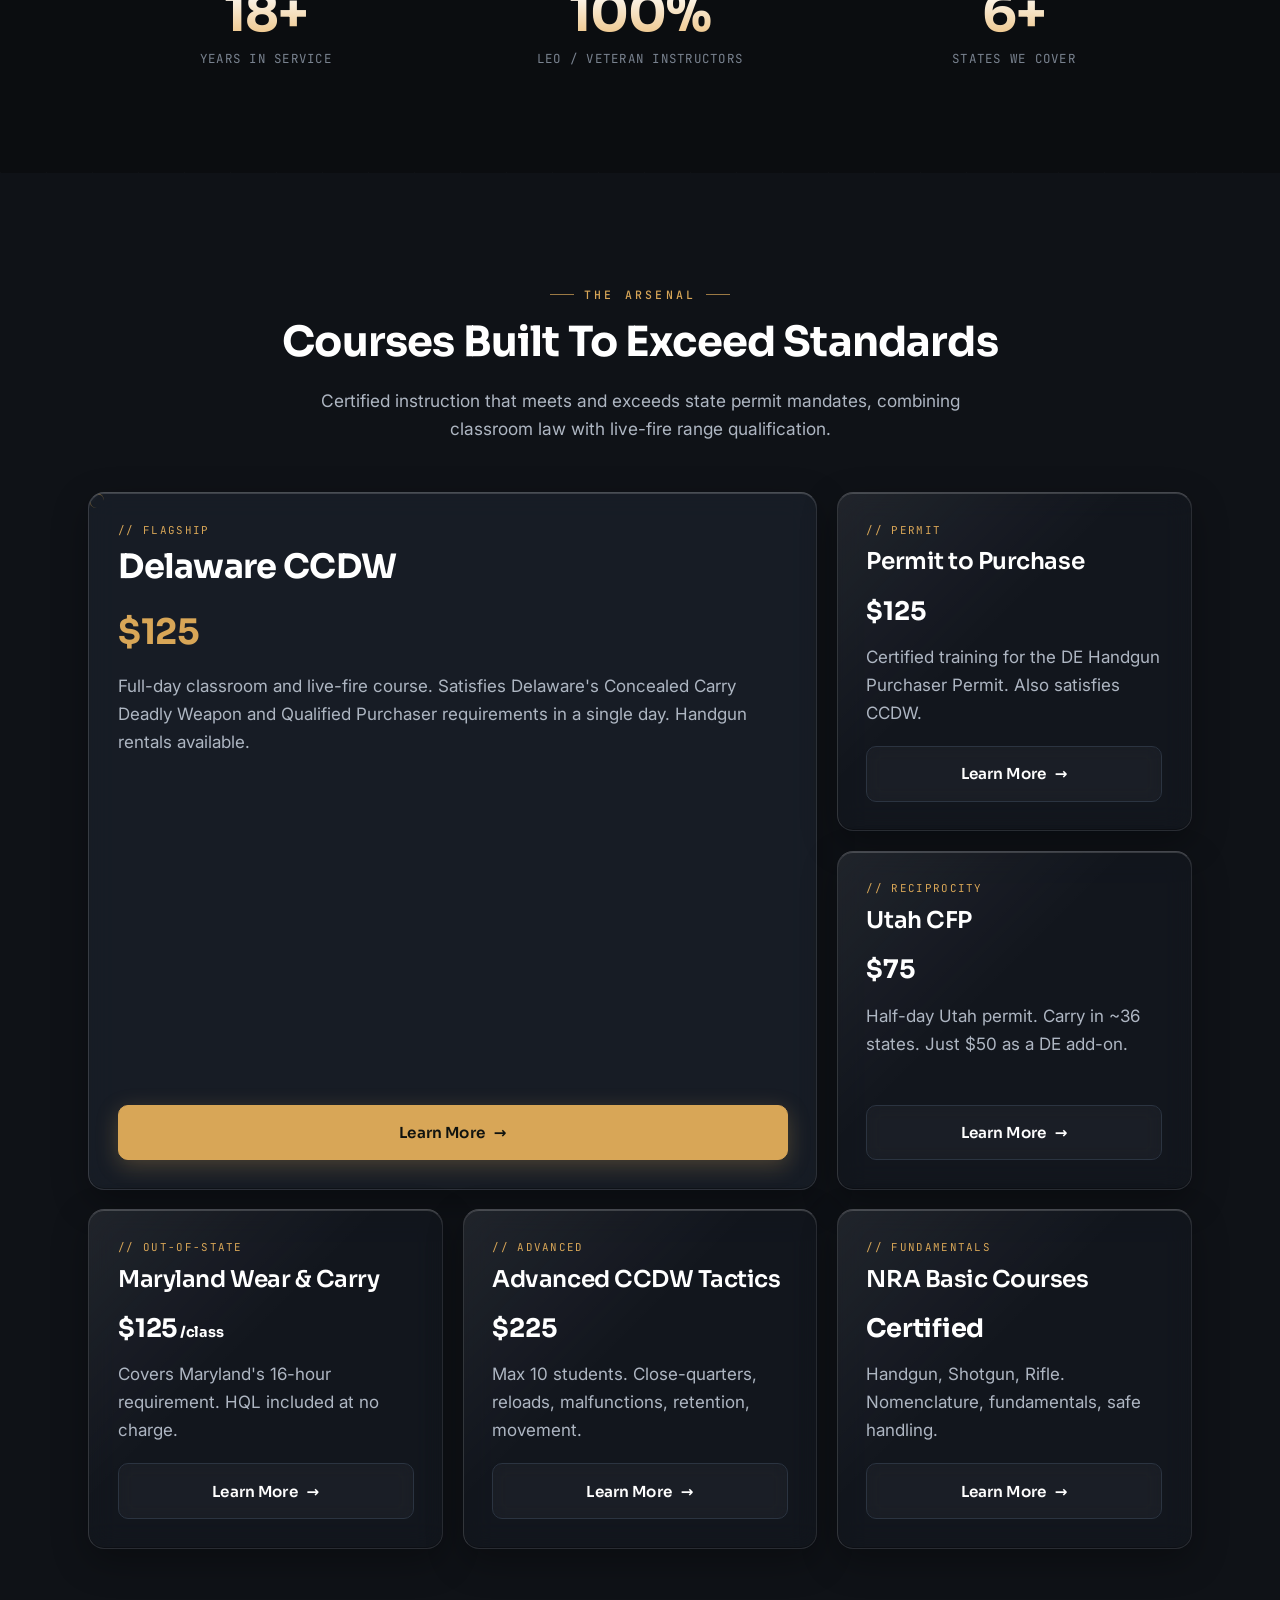
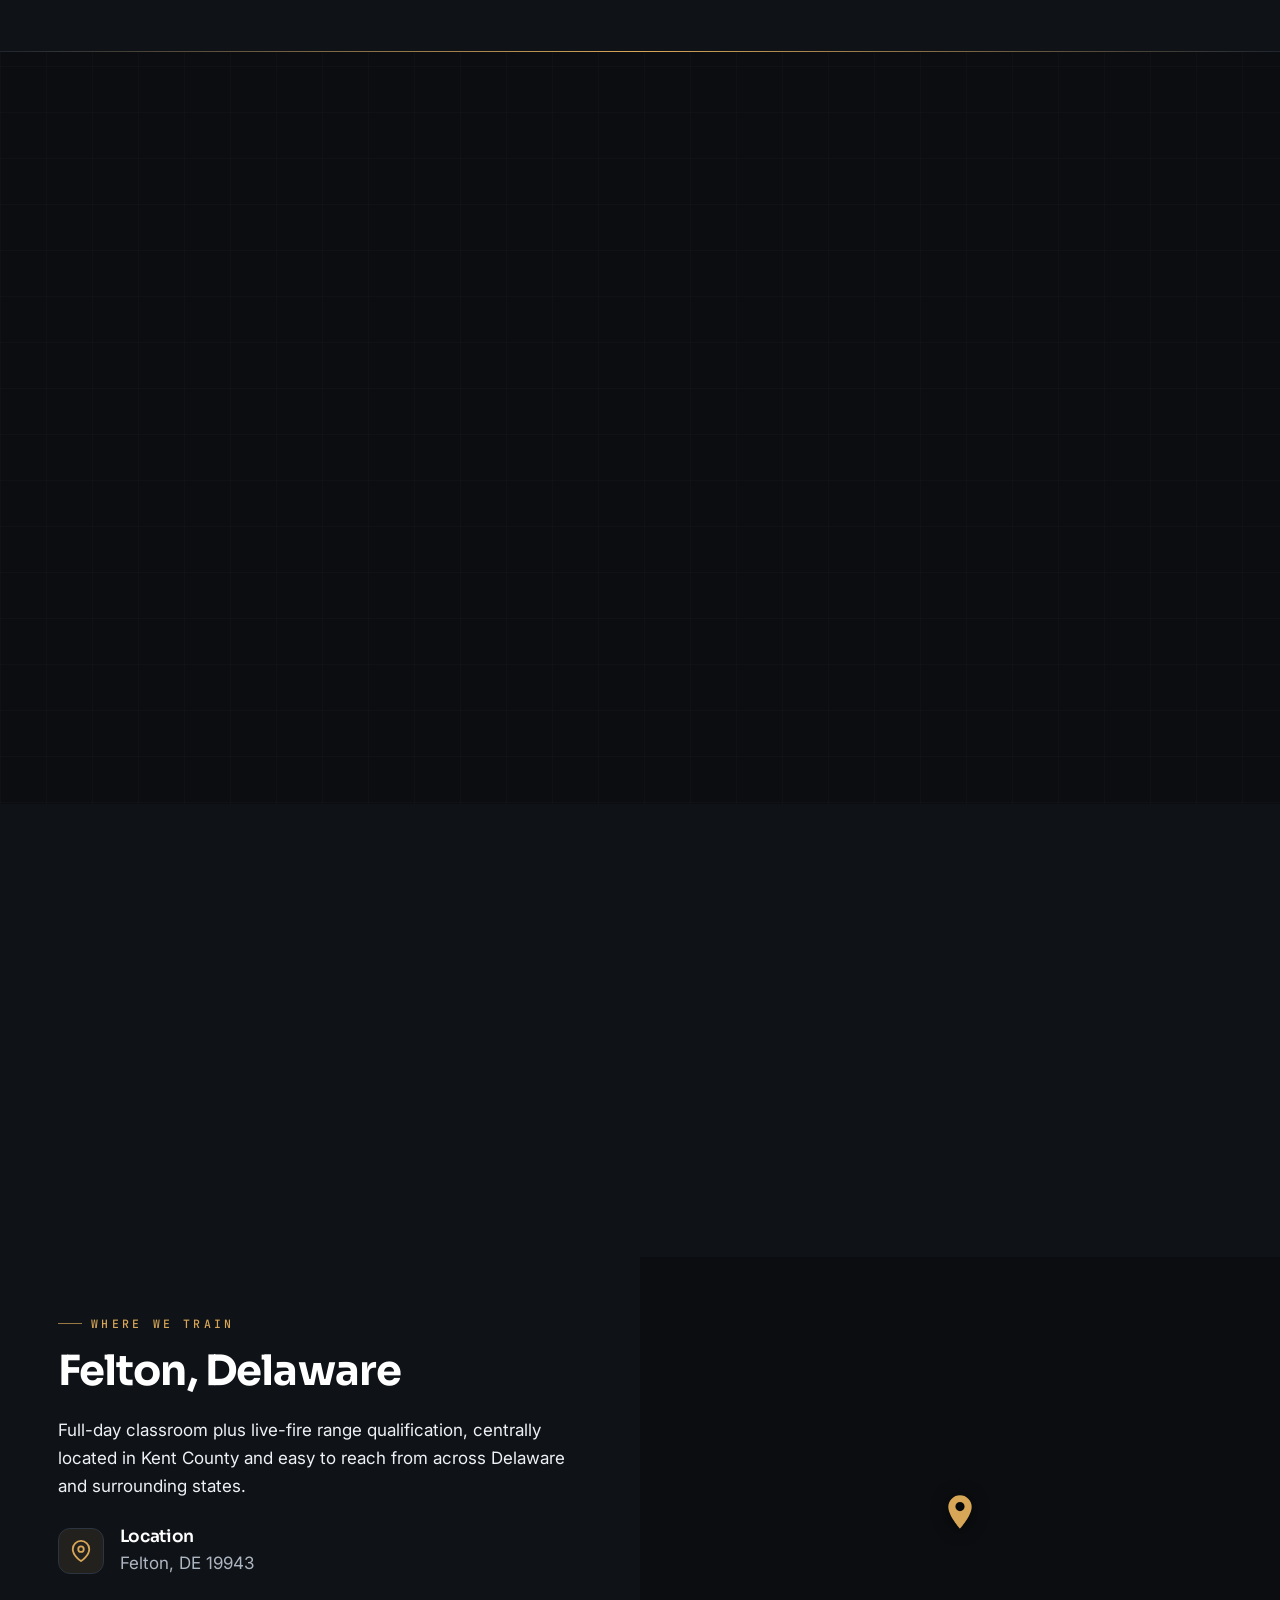
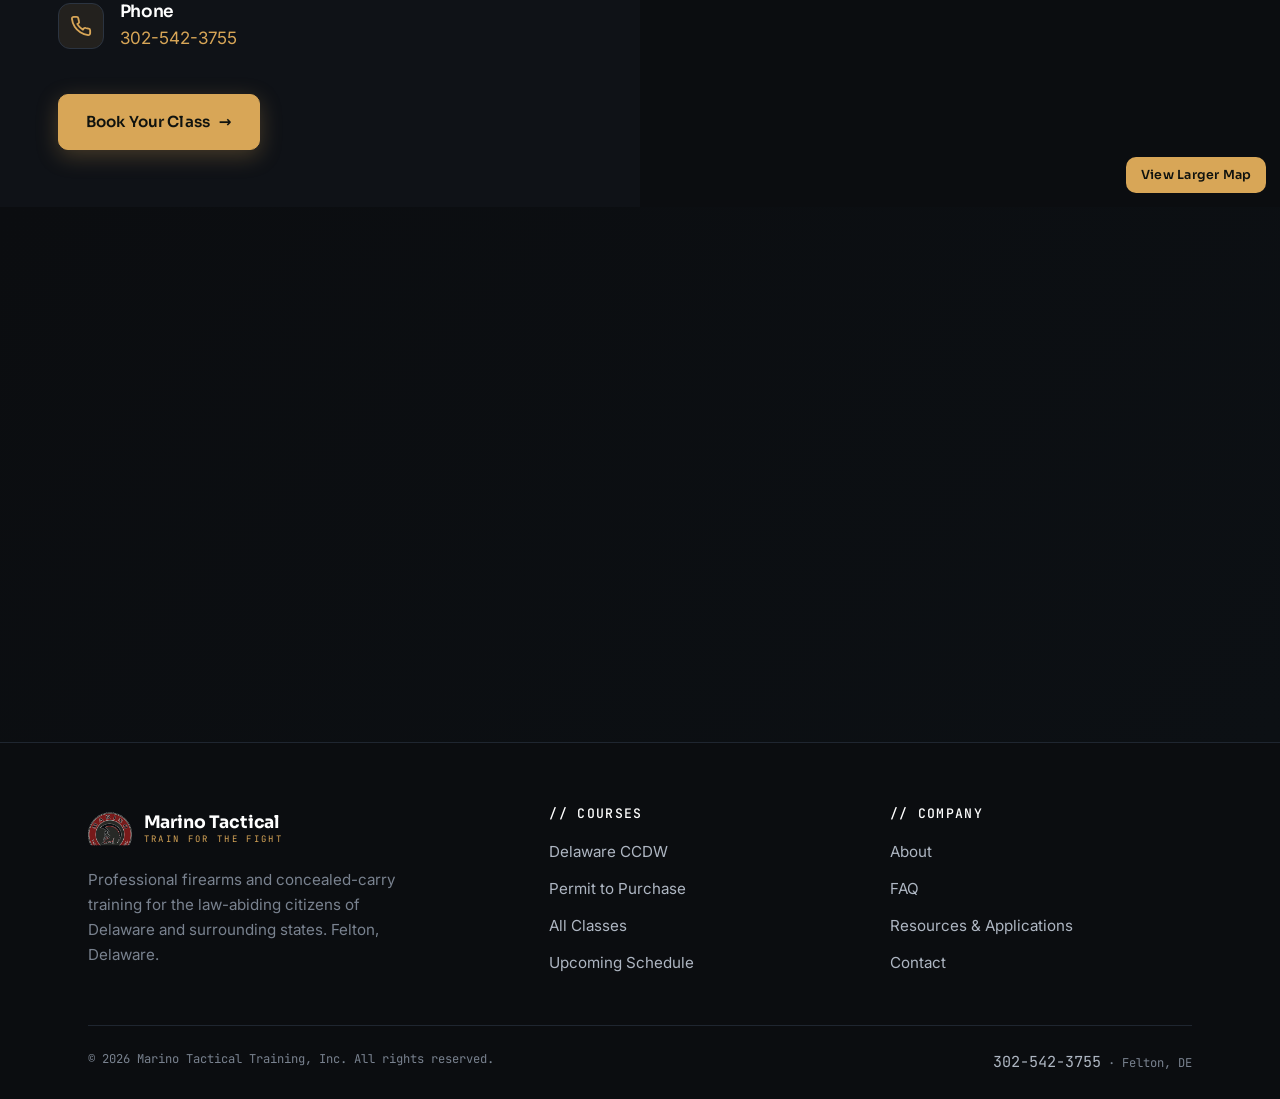
==== commit 6aefcb14: "Revamp Marino Tactical to professional glass UI - Rebuild styles.css as a frosted-glass design syste" ====
--- a/site/index.html
+++ b/site/index.html
@@ -1,7 +1,6 @@
 <!DOCTYPE html>
 <html lang="en">
 <head>
-  <script>(function(){try{var t=localStorage.getItem("mtt-theme");if(t==="usa")document.documentElement.setAttribute("data-theme","usa");}catch(e){}})();</script>
   <meta charset="UTF-8" />
   <meta name="viewport" content="width=device-width, initial-scale=1.0, viewport-fit=cover" />
   <meta name="robots" content="noindex, nofollow" />
@@ -16,8 +15,8 @@
   <link rel="icon" type="image/svg+xml" href="favicon.svg" />
   <link rel="preconnect" href="https://fonts.googleapis.com" />
   <link rel="preconnect" href="https://fonts.gstatic.com" crossorigin />
-  <link href="https://fonts.googleapis.com/css2?family=Black+Ops+One&family=Oswald:wght@400;500;600;700&family=Barlow:wght@400;500;600;700&family=Share+Tech+Mono&display=swap" rel="stylesheet" />
-  <link rel="stylesheet" href="styles.css?v=696652" />
+  <link href="https://fonts.googleapis.com/css2?family=Sora:wght@400;500;600;700;800&family=Inter:wght@400;500;600;700&family=JetBrains+Mono:wght@400;500&display=swap" rel="stylesheet" />
+  <link rel="stylesheet" href="styles.css?v=glass1" />
   <script type="application/ld+json">
   {
     "@context": "https://schema.org",
@@ -64,14 +63,12 @@
     <section class="hero">
       <div class="hero-bg"></div>
       <div class="hero-grid" data-parallax aria-hidden="true"></div>
-      <div class="hero-scan" aria-hidden="true"></div>
-      <div class="hero-fire" aria-hidden="true"><span class="tracer"></span></div>
       <div class="container hero-inner">
         <span class="eyebrow">Felton, Delaware &middot; EST. 2008</span>
         <h1 class="kinetic stencil"><span class="line"><span>Train For</span></span><span class="line"><span>The <span class="accent">Fight</span></span></span></h1>
         <p class="lead fade-up d1">Professional, realistic firearms and concealed-carry training for the law-abiding citizens of Delaware and surrounding states. Live-fire. Real instructors. No fluff.</p>
         <div class="hero-actions fade-up d2">
-          <a href="schedule.html" class="btn btn--primary btn--lg btn--magnetic">Deploy To A Class</a>
+          <a href="schedule.html" class="btn btn--primary btn--lg btn--magnetic">View Class Schedule</a>
           <a href="ccdw.html" class="btn btn--ghost btn--lg">Delaware CCDW <span class="arrow">&rarr;</span></a>
         </div>
         <div class="hero-badges fade-up d3">
@@ -105,7 +102,6 @@
 
     <!-- STAT STRIP w/ radar + ammo counters -->
     <section class="section statstrip">
-      <div class="radar" aria-hidden="true"><span></span><span></span><span></span></div>
       <div class="container">
         <div class="grid grid-3 reveal-stagger">
           <div class="stat"><div class="num" data-count="18" data-suffix="+">18+</div><div class="lbl">Years In Service</div></div>
@@ -250,6 +246,6 @@
       </div>
     </div>
   </footer>
-  <script src="app.js?v=696652"></script>
+  <script src="app.js?v=glass1"></script>
 </body>
 </html>
--- a/site/styles.css
+++ b/site/styles.css
@@ -1,87 +1,64 @@
 /* ============================================================
-   MARINO TACTICAL TRAINING | Black + Camo / Operator theme
-   Black base, camo-tone textures, stark bone-white accent.
-   HUD overlays, stencil headings, chaos animation layer.
-   Performance-safe: transform/opacity only, reduced-motion safe.
+   MARINO TACTICAL TRAINING | Professional Glass UI
+   Refined dark "onyx + steel" system with frosted glass panels,
+   directional edge lighting, depth, grain, and a single restrained
+   brand accent (signal amber). Performance-safe: transform/opacity
+   animation only, reduced-motion safe. No gimmick layers.
+   Glass craft per Dev/Glass UI craft reference (8 moves).
    ============================================================ */
 
 :root {
-  /* Black + camo palette (bone-white accent) */
-  --black: #0a0b09;        /* near-black, faint green undertone */
-  --gun: #11130f;          /* base */
-  --gun-2: #181b14;        /* raised panel */
-  --gun-3: #2a2e22;        /* border / hairline */
-  --steel: #4a4f3c;
-  --fog: #9aa08c;          /* muted text (warm grey-green) */
-  --bone: #ece9df;         /* primary text on dark */
-
-  /* camo tones */
-  --camo-dark: #20241a;
-  --camo-olive: #3c4429;
-  --camo-green: #5c6740;
-  --camo-tan: #8a8159;
-  --camo-brown: #463f2c;
-
-  /* ACCENT = bone/white (replaces orange everywhere it was referenced) */
-  --orange: #ece9df;       /* bone accent (var name kept to avoid churn) */
-  --orange-2: #ffffff;     /* bright white */
-  --ink: #11130f;          /* dark text for use on bone-fill buttons */
-  --olive: #4a5330;
-  --olive-bright: #6f7d49;
-  --coyote: #b9a878;
-  --danger: #d8443a;
-  --go: #6fae5a;
-
-  --font-stencil: "Black Ops One", "Oswald", Impact, sans-serif;
-  --font-display: "Oswald", "Arial Narrow", sans-serif;
-  --font-body: "Barlow", system-ui, -apple-system, "Segoe UI", sans-serif;
-  --font-mono: "Share Tech Mono", "Courier New", monospace;
-
-  --maxw: 1200px;
-  --header-h: 82px;
-  --radius: 3px;
+  /* ---- Base surfaces (onyx / steel, faintly cool) ---- */
+  --bg:        #0b0d10;   /* page base */
+  --bg-2:      #0f1217;   /* raised section */
+  --bg-3:      #141921;   /* panel */
+  --line:      #1f2630;   /* hairline border */
+  --line-2:    #2b3441;   /* stronger border / hover */
+  --steel:     #3a4453;   /* muted strokes */
+
+  /* ---- Text ---- */
+  --text:      #eef1f5;   /* primary */
+  --text-soft: #aeb6c2;   /* secondary */
+  --muted:     #79828f;   /* tertiary / labels */
+
+  /* ---- Brand accent (single, restrained: signal amber) ---- */
+  --accent:    #d8a657;   /* warm signal amber */
+  --accent-2:  #ecc07f;   /* lighter amber for hovers */
+  --accent-ink:#10130f;   /* dark text on amber fills */
+  --accent-rgb: 216,166,87;
+
+  /* status */
+  --go:        #5db87a;
+  --danger:    #d8645a;
+
+  /* ---- Glass tokens (move 1,2,5,8 baked in) ---- */
+  --glass-bg:    rgba(22,27,34,0.55);
+  --glass-bg-hi: rgba(30,37,46,0.62);
+  --glass-blur:  14px;
+  --glass-sat:   1.5;
+  --glass-rim:   rgba(255,255,255,0.10);
+  --glass-rim-top: rgba(255,255,255,0.22);
+  --glass-shadow: 0 18px 50px rgba(0,0,0,0.45);
+  --glass-inner:
+    inset 0 1px 0 rgba(255,255,255,0.16),
+    inset 0 -1px 0 rgba(0,0,0,0.28);
+
+  /* ---- Type ---- */
+  --font-display: "Sora", system-ui, -apple-system, "Segoe UI", sans-serif;
+  --font-body:    "Inter", system-ui, -apple-system, "Segoe UI", sans-serif;
+  --font-mono:    "JetBrains Mono", ui-monospace, "SFMono-Regular", monospace;
+
+  /* ---- Layout ---- */
+  --maxw: 1180px;
+  --header-h: 78px;
+  --radius: 16px;       /* generous, glass-premium (move 6) */
+  --radius-sm: 10px;
+  --radius-lg: 22px;
+
   --ease-snap: cubic-bezier(0.22, 1, 0.36, 1);
-  --ease-lux: cubic-bezier(0.77, 0, 0.175, 1);
-  --ease-spring: cubic-bezier(0.34, 1.56, 0.64, 1);
-  --shadow: 0 10px 40px rgba(0,0,0,0.5);
-
-  --tape: repeating-linear-gradient(45deg, var(--camo-green) 0 14px, var(--camo-dark) 14px 28px);
-
-  /* theme transition */
-  --theme-fade: background-color 0.4s ease, color 0.4s ease, border-color 0.4s ease;
-}
-
-/* =========================================================
-   PATRIOTIC (USA) THEME  |  red / white / blue, full flag
-   Toggled via <html data-theme="usa">. Overrides the vars
-   so the entire site recolors with no markup changes.
-   ========================================================= */
-:root[data-theme="usa"] {
-  --black: #081226;        /* deep navy */
-  --gun: #0a1b3d;          /* navy base */
-  --gun-2: #102a55;        /* raised panel */
-  --gun-3: #1d3e75;        /* border / hairline */
-  --steel: #3f63a8;
-  --fog: #aebfe0;          /* muted blue-grey text */
-  --bone: #ffffff;         /* primary text */
-
-  /* "camo" tone slots reused as flag tones (stars + stripes) */
-  --camo-dark: #0a1b3d;    /* navy */
-  --camo-olive: #15306a;
-  --camo-green: #b22234;   /* old-glory red */
-  --camo-tan: #ffffff;     /* white */
-  --camo-brown: #3c2a55;
-
-  --orange: #ef3340;       /* red accent (replaces bone) */
-  --orange-2: #ff4d59;     /* bright red */
-  --ink: #081226;          /* dark text on white-fill buttons */
-  --olive: #b22234;        /* red */
-  --olive-bright: #d62b3a;
-  --coyote: #ffd34e;       /* gold star */
-  --danger: #ff5247;
-  --go: #4cc46a;
-
-  --tape: repeating-linear-gradient(90deg, #b22234 0 30px, #ffffff 30px 60px);
+  --ease-lux:  cubic-bezier(0.65, 0, 0.35, 1);
+  --ease-spring: cubic-bezier(0.34, 1.4, 0.64, 1);
+  --shadow: 0 18px 50px rgba(0,0,0,0.45);
 }
 
 * { box-sizing: border-box; }
@@ -90,76 +67,106 @@
 body {
   margin: 0;
   font-family: var(--font-body);
-  color: var(--bone);
-  background-color: var(--gun);
-  line-height: 1.6;
+  color: var(--text);
+  background-color: var(--bg);
+  line-height: 1.65;
   font-size: 17px;
   overflow-x: hidden;
   -webkit-font-smoothing: antialiased;
-  /* subtle camo blotch texture + faint tactical grid */
+  text-rendering: optimizeLegibility;
+  /* Busy-but-calm backdrop so the glass actually has something to refract
+     (move 7). Soft cool aurora pools + a faint engineering grid. */
   background-image:
-    radial-gradient(ellipse 280px 200px at 12% 8%, var(--camo-olive) 0%, transparent 60%),
-    radial-gradient(ellipse 220px 260px at 82% 22%, var(--camo-brown) 0%, transparent 58%),
-    radial-gradient(ellipse 320px 200px at 65% 70%, var(--camo-dark) 0%, transparent 62%),
-    radial-gradient(ellipse 240px 240px at 25% 88%, var(--camo-olive) 0%, transparent 60%),
+    radial-gradient(ellipse 760px 520px at 12% -4%, rgba(58,76,104,0.30) 0%, transparent 60%),
+    radial-gradient(ellipse 680px 560px at 92% 8%, rgba(216,166,87,0.10) 0%, transparent 58%),
+    radial-gradient(ellipse 820px 620px at 50% 108%, rgba(40,52,72,0.34) 0%, transparent 60%),
     linear-gradient(rgba(255,255,255,0.014) 1px, transparent 1px),
     linear-gradient(90deg, rgba(255,255,255,0.014) 1px, transparent 1px);
-  background-size: 900px 700px, 760px 700px, 1000px 700px, 800px 720px, 42px 42px, 42px 42px;
-  background-repeat: repeat;
-  /* NOTE: no background-attachment:fixed — it forces a full repaint every
-     scroll frame and tanks FPS on mobile. The texture scrolls with content. */
+  background-size: 100% 100%, 100% 100%, 100% 100%, 46px 46px, 46px 46px;
+  background-attachment: fixed, fixed, fixed, scroll, scroll;
 }
 
 img { max-width: 100%; display: block; }
-a { color: var(--orange); text-decoration: none; transition: color 0.2s ease; }
-a:hover { color: var(--orange-2); }
+a { color: var(--accent); text-decoration: none; transition: color 0.2s ease; }
+a:hover { color: var(--accent-2); }
 
 h1, h2, h3, h4 {
   font-family: var(--font-display);
-  font-weight: 600;
-  line-height: 1.08;
-  letter-spacing: 0.01em;
+  font-weight: 700;
+  line-height: 1.1;
+  letter-spacing: -0.02em;
   color: #fff;
   margin: 0 0 0.5em;
-  text-transform: uppercase;
-}
-.stencil { font-family: var(--font-stencil); font-weight: 400; letter-spacing: 0.01em; }
-h1 { font-size: clamp(2.4rem, 6.5vw, 5rem); letter-spacing: 0.01em; }
-h2 { font-size: clamp(1.8rem, 4vw, 2.8rem); }
-h3 { font-size: clamp(1.2rem, 2.2vw, 1.5rem); }
-p { margin: 0 0 1.1em; }
+}
+/* legacy .stencil class neutralized into the clean display face */
+.stencil { font-family: var(--font-display); font-weight: 700; letter-spacing: -0.02em; text-transform: none; }
+h1 { font-size: clamp(2.3rem, 6vw, 4.4rem); }
+h2 { font-size: clamp(1.7rem, 3.6vw, 2.6rem); }
+h3 { font-size: clamp(1.15rem, 2vw, 1.45rem); font-weight: 600; }
+p  { margin: 0 0 1.1em; }
 
 .container { width: 100%; max-width: var(--maxw); margin: 0 auto; padding: 0 clamp(1.1rem, 4vw, 2.4rem); }
 .section { padding: clamp(3.5rem, 8vw, 6.5rem) 0; position: relative; }
-.section--panel { background: var(--gun-2); }
-.section--black { background: var(--black); }
-
-/* ---------- Eyebrow / tactical labels ---------- */
+.section--panel { background: var(--bg-2); }
+.section--black { background: var(--bg); }
+
+/* ---------- Eyebrow / labels ---------- */
 .eyebrow {
   font-family: var(--font-mono);
   text-transform: uppercase;
-  letter-spacing: 0.35em;
-  font-size: 0.74rem;
-  color: var(--orange);
+  letter-spacing: 0.28em;
+  font-size: 0.72rem;
+  font-weight: 500;
+  color: var(--accent);
   display: inline-flex;
   align-items: center;
   gap: 0.6rem;
   margin-bottom: 1rem;
 }
-.eyebrow::before { content: ""; width: 26px; height: 1px; background: var(--orange); }
-
-.section-head { max-width: 760px; margin: 0 auto 3rem; text-align: center; }
-.section-head .eyebrow::after { content: ""; width: 26px; height: 1px; background: var(--orange); }
-.section-head p { color: var(--fog); font-size: 1.08rem; }
-
-/* corner-bracket accent used on panels */
+.eyebrow::before { content: ""; width: 24px; height: 1px; background: var(--accent); opacity: 0.7; }
+
+.section-head { max-width: 720px; margin: 0 auto 3rem; text-align: center; }
+.section-head .eyebrow { display: inline-flex; }
+.section-head .eyebrow::after { content: ""; width: 24px; height: 1px; background: var(--accent); opacity: 0.7; }
+.section-head p { color: var(--text-soft); font-size: 1.08rem; }
+
+/* corner-bracket accent (kept, refined to hairline) */
 .brackets { position: relative; }
 .brackets::before, .brackets::after {
-  content: ""; position: absolute; width: 16px; height: 16px; pointer-events: none;
-  border: 2px solid var(--orange);
-}
-.brackets::before { top: -1px; left: -1px; border-right: 0; border-bottom: 0; }
-.brackets::after { bottom: -1px; right: -1px; border-left: 0; border-top: 0; }
+  content: ""; position: absolute; width: 14px; height: 14px; pointer-events: none;
+  border: 1.5px solid var(--accent); opacity: 0.8;
+}
+.brackets::before { top: 8px; left: 8px; border-right: 0; border-bottom: 0; }
+.brackets::after { bottom: 8px; right: 8px; border-left: 0; border-top: 0; }
+
+/* =========================================================
+   GLASS PRIMITIVE  (the 8 craft moves)
+   ========================================================= */
+.glass {
+  position: relative;
+  background: var(--glass-bg);
+  -webkit-backdrop-filter: blur(var(--glass-blur)) saturate(var(--glass-sat));
+  backdrop-filter: blur(var(--glass-blur)) saturate(var(--glass-sat));
+  border: 1px solid var(--glass-rim);
+  border-top-color: var(--glass-rim-top);
+  border-left-color: rgba(255,255,255,0.15);
+  border-radius: var(--radius);
+  box-shadow: var(--glass-inner), var(--glass-shadow);
+  overflow: hidden;
+}
+/* move 2: specular sheen sweep (top-left) */
+.glass::before {
+  content: ""; position: absolute; inset: 0; border-radius: inherit; pointer-events: none;
+  background: linear-gradient(135deg, rgba(255,255,255,0.16), transparent 44%);
+  mix-blend-mode: overlay; z-index: 0;
+}
+/* move 4: faint film grain so it reads as real frosted material */
+.glass::after {
+  content: ""; position: absolute; inset: 0; border-radius: inherit; pointer-events: none;
+  opacity: 0.04; mix-blend-mode: overlay; z-index: 0;
+  background-image: url("data:image/svg+xml,%3Csvg xmlns='http://www.w3.org/2000/svg' width='160' height='160'%3E%3Cfilter id='n'%3E%3CfeTurbulence type='fractalNoise' baseFrequency='0.85' numOctaves='2' stitchTiles='stitch'/%3E%3C/filter%3E%3Crect width='100%25' height='100%25' filter='url(%23n)'/%3E%3C/svg%3E");
+}
+.glass > * { position: relative; z-index: 1; }
 
 /* ---------- Buttons ---------- */
 .btn {
@@ -167,51 +174,54 @@
   display: inline-flex;
   align-items: center;
   justify-content: center;
-  gap: 0.6rem;
+  gap: 0.55rem;
   font-family: var(--font-display);
   font-weight: 600;
-  text-transform: uppercase;
-  letter-spacing: 0.1em;
+  letter-spacing: 0.01em;
   font-size: 0.95rem;
-  padding: 0.95rem 1.8rem;
-  border-radius: var(--radius);
+  padding: 0.9rem 1.7rem;
+  border-radius: var(--radius-sm);
   border: 1px solid transparent;
   cursor: pointer;
   overflow: hidden;
   background: none;
-  transition: transform 0.16s var(--ease-snap), box-shadow 0.25s ease, background 0.2s ease, color 0.2s ease, border-color 0.2s ease;
+  transition: transform 0.18s var(--ease-snap), box-shadow 0.25s ease, background 0.2s ease, color 0.2s ease, border-color 0.2s ease;
 }
 .btn:hover { transform: translateY(-2px); }
-.btn.recoil { animation: recoil 0.18s ease; }
-@keyframes recoil { 0% { transform: translateY(2px) scale(0.97); } 100% { transform: translateY(0) scale(1); } }
-
-/* shine + muzzle-flash glow */
+.btn:active { transform: translateY(0); }
+
+/* subtle sheen sweep on hover */
 .btn::after {
   content: ""; position: absolute; top: 0; left: -120%; width: 100%; height: 100%;
-  background: linear-gradient(120deg, transparent, rgba(255,255,255,0.35), transparent);
+  background: linear-gradient(120deg, transparent, rgba(255,255,255,0.22), transparent);
   transition: left 0.6s var(--ease-snap); pointer-events: none;
 }
 .btn:hover::after { left: 120%; }
 
 .btn--primary {
-  background: var(--bone); color: var(--ink); border-color: var(--bone);
-  box-shadow: 0 0 0 0 rgba(236,233,223,0.4);
-}
-.btn--primary:hover { background: #fff; box-shadow: 0 0 26px rgba(236,233,223,0.4); }
-.btn--ghost { background: transparent; color: #fff; border-color: var(--steel); }
-.btn--ghost:hover { border-color: var(--bone); color: #fff; background: rgba(236,233,223,0.06); }
-.btn--olive { background: var(--camo-green); color: #fff; border-color: var(--camo-green); }
-.btn--olive:hover { background: var(--olive-bright); }
-.btn--lg { padding: 1.15rem 2.4rem; font-size: 1.04rem; }
-.btn .arrow { transition: transform 0.4s var(--ease-snap); }
-.btn:hover .arrow { transform: translateX(6px); }
+  background: var(--accent); color: var(--accent-ink); border-color: var(--accent);
+  box-shadow: 0 6px 22px rgba(var(--accent-rgb), 0.28);
+}
+.btn--primary:hover { background: var(--accent-2); box-shadow: 0 10px 30px rgba(var(--accent-rgb), 0.38); }
+.btn--ghost {
+  background: rgba(255,255,255,0.03); color: #fff;
+  border-color: var(--line-2);
+  -webkit-backdrop-filter: blur(8px); backdrop-filter: blur(8px);
+}
+.btn--ghost:hover { border-color: var(--accent); color: #fff; background: rgba(var(--accent-rgb),0.08); }
+/* legacy .btn--olive kept as a neutral secondary */
+.btn--olive { background: var(--bg-3); color: #fff; border-color: var(--line-2); }
+.btn--olive:hover { background: var(--line); border-color: var(--accent); }
+.btn--lg { padding: 1.1rem 2.2rem; font-size: 1.02rem; }
+.btn .arrow { transition: transform 0.35s var(--ease-snap); }
+.btn:hover .arrow { transform: translateX(5px); }
 .btn--magnetic { will-change: transform; }
 
 /* loading + success */
 .btn.is-loading { color: transparent !important; pointer-events: none; }
 .btn.is-loading::before {
   content: ""; position: absolute; top: 50%; left: 50%; width: 20px; height: 20px; margin: -10px 0 0 -10px;
-  border: 2px solid rgba(17,19,15,0.3); border-top-color: var(--ink); border-radius: 50%;
+  border: 2px solid rgba(16,19,15,0.3); border-top-color: var(--accent-ink); border-radius: 50%;
   animation: spin 0.7s linear infinite;
 }
 .btn--ghost.is-loading::before, .btn--olive.is-loading::before { border-color: rgba(255,255,255,0.35); border-top-color: #fff; }
@@ -219,69 +229,53 @@
 .btn.is-success::after { display: none; }
 @keyframes spin { to { transform: rotate(360deg); } }
 
-/* ---------- Header / Nav ---------- */
+/* ---------- Header / Nav (frosted glass chrome) ---------- */
 .site-header {
   position: sticky; top: 0; z-index: 100;
-  background: rgba(10,12,13,0.82);
-  backdrop-filter: blur(14px) saturate(140%);
-  -webkit-backdrop-filter: blur(14px) saturate(140%);
-  border-bottom: 1px solid var(--gun-3);
+  background: rgba(11,13,16,0.62);
+  -webkit-backdrop-filter: blur(18px) saturate(1.4);
+  backdrop-filter: blur(18px) saturate(1.4);
+  border-bottom: 1px solid var(--line);
+  box-shadow: inset 0 1px 0 rgba(255,255,255,0.05);
   transition: background 0.3s ease, box-shadow 0.3s ease;
 }
-.site-header.scrolled { background: rgba(10,12,13,0.96); box-shadow: 0 6px 24px rgba(0,0,0,0.5); }
-/* orange tracer line under header */
-.site-header::after {
-  content: ""; position: absolute; left: 0; bottom: -1px; height: 2px; width: 100%;
-  background: linear-gradient(90deg, transparent, var(--orange), transparent);
-  opacity: 0.5;
-}
+.site-header.scrolled { background: rgba(11,13,16,0.86); box-shadow: 0 8px 30px rgba(0,0,0,0.4), inset 0 1px 0 rgba(255,255,255,0.05); }
 .nav { display: flex; align-items: center; justify-content: space-between; height: var(--header-h); }
 .brand { display: flex; align-items: center; gap: 0.7rem; }
-.brand-mark {
-  width: 46px; height: 46px; display: grid; place-items: center;
-  border-radius: 50%;
-  flex: none;
-}
-/* real Marino Tactical Spartan-badge logo (clean transparent PNG) */
+.brand-mark { width: 44px; height: 44px; display: grid; place-items: center; border-radius: 12px; flex: none; }
 .brand-mark img { width: 100%; height: 100%; object-fit: contain; display: block; }
-/* fallback text mark (if image missing) keeps old camo look */
 .brand-mark.is-text {
-  border-radius: var(--radius); border: 1px solid var(--steel);
-  color: var(--bone); font-family: var(--font-stencil); font-size: 1.15rem;
-  background:
-    radial-gradient(ellipse 30px 20px at 30% 30%, var(--camo-green) 0%, transparent 60%),
-    radial-gradient(ellipse 26px 24px at 75% 70%, var(--camo-brown) 0%, transparent 60%),
-    var(--camo-dark);
-}
-.brand-name { font-family: var(--font-display); font-weight: 600; text-transform: uppercase; letter-spacing: 0.06em; font-size: 1.1rem; color: #fff; line-height: 1; }
-.brand-name span { display: block; font-family: var(--font-mono); font-size: 0.58rem; letter-spacing: 0.3em; color: var(--orange); margin-top: 4px; }
-
-.nav-links { display: flex; align-items: center; gap: 1.75rem; list-style: none; margin: 0; padding: 0; }
+  border-radius: 12px; border: 1px solid var(--steel);
+  color: var(--text); font-family: var(--font-display); font-weight: 700; font-size: 1.1rem;
+  background: var(--bg-3);
+}
+.brand-name { font-family: var(--font-display); font-weight: 700; letter-spacing: -0.01em; font-size: 1.08rem; color: #fff; line-height: 1.05; }
+.brand-name span { display: block; font-family: var(--font-mono); font-weight: 400; font-size: 0.56rem; letter-spacing: 0.26em; color: var(--accent); margin-top: 4px; text-transform: uppercase; }
+
+.nav-links { display: flex; align-items: center; gap: 1.6rem; list-style: none; margin: 0; padding: 0; }
 .nav-links > li:not(.nav-cta) > a {
-  font-family: var(--font-display); font-weight: 500; text-transform: uppercase; letter-spacing: 0.07em;
-  font-size: 0.82rem; color: var(--fog); padding: 0.55rem 0; position: relative; transition: color 0.2s ease;
-}
-/* active/hover underline tracer */
+  font-family: var(--font-body); font-weight: 500; letter-spacing: 0.01em;
+  font-size: 0.9rem; color: var(--text-soft); padding: 0.5rem 0; position: relative; transition: color 0.2s ease;
+}
 .nav-links > li:not(.nav-cta) > a::after {
-  content: ""; position: absolute; left: 0; bottom: 0; width: 0; height: 2px;
-  background: var(--orange); box-shadow: 0 0 8px rgba(236,233,223,0.5);
+  content: ""; position: absolute; left: 0; bottom: -2px; width: 0; height: 2px;
+  background: var(--accent); border-radius: 2px;
   transition: width 0.25s var(--ease-snap);
 }
 .nav-links > li:not(.nav-cta) > a:hover::after, .nav-links > li:not(.nav-cta) > a.active::after { width: 100%; }
 .nav-links > li:not(.nav-cta) > a:hover { color: #fff; }
-.nav-links > li:not(.nav-cta) > a.active { color: var(--orange); }
-
-/* divider before the CTA */
-.nav-cta { margin-left: 0.6rem; padding-left: 1.4rem; position: relative; }
-.nav-cta::before { content: ""; position: absolute; left: 0; top: 50%; transform: translateY(-50%); width: 1px; height: 24px; background: var(--gun-3); }
-/* the CTA button: force readable dark text on orange (was inheriting light grey) */
-.nav-cta .btn {
-  color: var(--ink) !important; padding: 0.7rem 1.4rem; font-size: 0.84rem; letter-spacing: 0.08em;
-}
+.nav-links > li:not(.nav-cta) > a.active { color: var(--accent); }
+
+.nav-cta { margin-left: 0.5rem; padding-left: 1.3rem; position: relative; }
+.nav-cta::before { content: ""; position: absolute; left: 0; top: 50%; transform: translateY(-50%); width: 1px; height: 22px; background: var(--line-2); }
+.nav-cta .btn { color: var(--accent-ink) !important; padding: 0.62rem 1.3rem; font-size: 0.86rem; }
+
+/* theme toggle hidden in the professional single-theme build */
+.nav-theme, .theme-toggle { display: none !important; }
 
 .nav-toggle { display: none; flex-direction: column; justify-content: center; gap: 5px; width: 44px; height: 44px; background: none; border: none; cursor: pointer; padding: 0; }
-.nav-toggle span { display: block; width: 26px; height: 2px; background: var(--bone); transition: transform 0.25s ease, opacity 0.2s ease, background 0.2s ease; }
-.nav-toggle.open span { background: var(--orange); }
+.nav-toggle span { display: block; width: 26px; height: 2px; background: var(--text); border-radius: 2px; transition: transform 0.25s ease, opacity 0.2s ease, background 0.2s ease; }
+.nav-toggle.open span { background: var(--accent); }
 .nav-toggle.open span:nth-child(1) { transform: translateY(7px) rotate(45deg); }
 .nav-toggle.open span:nth-child(2) { opacity: 0; }
 .nav-toggle.open span:nth-child(3) { transform: translateY(-7px) rotate(-45deg); }
@@ -293,9 +287,9 @@
     flex-direction: column; align-items: stretch; justify-content: center; gap: 0;
     padding: calc(var(--header-h) + env(safe-area-inset-top,0px)) clamp(1.4rem,7vw,3rem) calc(2rem + env(safe-area-inset-bottom,0px));
     background:
-      radial-gradient(circle at 80% 8%, rgba(236,233,223,0.06), transparent 55%),
-      linear-gradient(160deg, var(--gun), var(--black));
-    background-color: var(--black);
+      radial-gradient(circle at 80% 8%, rgba(var(--accent-rgb),0.08), transparent 55%),
+      linear-gradient(160deg, var(--bg-2), var(--bg));
+    background-color: var(--bg);
     overflow-y: auto;
     transform: translateY(-100%); opacity: 0; pointer-events: none;
     transition: transform 0.5s var(--ease-snap), opacity 0.35s ease; z-index: 110;
@@ -303,24 +297,23 @@
   .nav-links.open { transform: translateY(0); opacity: 1; pointer-events: auto; }
   .nav-links li { width: 100%; opacity: 0; transform: translateY(18px); }
   .nav-links.open li { opacity: 1; transform: none; transition: opacity 0.5s var(--ease-snap), transform 0.5s var(--ease-snap); }
-  .nav-links.open li:nth-child(1){transition-delay:.16s}
-  .nav-links.open li:nth-child(2){transition-delay:.21s}
-  .nav-links.open li:nth-child(3){transition-delay:.26s}
-  .nav-links.open li:nth-child(4){transition-delay:.31s}
-  .nav-links.open li:nth-child(5){transition-delay:.36s}
-  .nav-links.open li:nth-child(6){transition-delay:.41s}
-  .nav-links.open li:nth-child(7){transition-delay:.46s}
-  .nav-links.open li:nth-child(8){transition-delay:.51s}
+  .nav-links.open li:nth-child(1){transition-delay:.14s}
+  .nav-links.open li:nth-child(2){transition-delay:.19s}
+  .nav-links.open li:nth-child(3){transition-delay:.24s}
+  .nav-links.open li:nth-child(4){transition-delay:.29s}
+  .nav-links.open li:nth-child(5){transition-delay:.34s}
+  .nav-links.open li:nth-child(6){transition-delay:.39s}
+  .nav-links.open li:nth-child(7){transition-delay:.44s}
+  .nav-links.open li:nth-child(8){transition-delay:.49s}
   .nav-links a {
     display: flex; align-items: center; justify-content: space-between;
-    padding: 1rem 0.2rem; width: 100%; min-height: 44px; font-size: 1.5rem;
-    color: var(--bone); border-bottom: 1px solid rgba(255,255,255,0.07);
-    font-family: var(--font-display);
+    padding: 1rem 0.2rem; width: 100%; min-height: 44px; font-size: 1.45rem;
+    color: var(--text); border-bottom: 1px solid rgba(255,255,255,0.07);
+    font-family: var(--font-display); font-weight: 600;
   }
   .nav-links a::after { display: none; }
-  /* mono index counters on each link */
   .nav-links li:not(.nav-cta) a::before {
-    content: attr(data-num); font-family: var(--font-mono); font-size: 0.8rem; color: var(--orange); opacity: 0.6;
+    content: attr(data-num); font-family: var(--font-mono); font-size: 0.8rem; color: var(--accent); opacity: 0.6;
     margin-right: auto; padding-right: 1rem;
   }
   .nav-cta { margin-top: 1.6rem; }
@@ -328,173 +321,80 @@
   body.nav-open { overflow: hidden; }
 }
 
-/* ---------- Pistol cursor (desktop pointer only) ---------- */
-.pistol-cursor {
-  position: fixed; top: 0; left: 0; width: 58px; height: 46px;
-  pointer-events: none; z-index: 9999; opacity: 0;
-  transition: opacity 0.2s ease, filter 0.15s ease;
-  filter: drop-shadow(0 2px 4px rgba(0,0,0,0.7));
-  will-change: transform;
-}
-.pistol-cursor.on { opacity: 1; }
-.pistol-cursor.hot { filter: drop-shadow(0 0 7px var(--orange)) drop-shadow(0 2px 4px rgba(0,0,0,0.7)); }
-.pistol-cursor .pistol-body { transform-box: fill-box; transform-origin: 70% 50%; }
-.pistol-cursor.kick .pistol-body { animation: pistol-kick 0.2s var(--ease-snap); }
-@keyframes pistol-kick {
-  0% { transform: translateX(0) rotate(0); }
-  30% { transform: translateX(-6px) translateY(-2px) rotate(-13deg); }
-  100% { transform: translateX(0) rotate(0); }
-}
-.pistol-cursor .muzzle { transform-box: fill-box; transform-origin: left center; opacity: 0; }
-.pistol-cursor.kick .muzzle { animation: muzzle-flash 0.18s ease forwards; }
-@keyframes muzzle-flash { 0% { opacity: 0; transform: scale(0.3); } 30% { opacity: 1; transform: scale(1.15); } 100% { opacity: 0; transform: scale(0.6); } }
-
-@media (hover: hover) and (pointer: fine) {
-  .cursor-on, .cursor-on * { cursor: none !important; }
-}
-
-/* ---------- Bullet-hole impact (core + cracks + debris) ---------- */
-.bullet-hole {
-  position: fixed; width: 0; height: 0; pointer-events: none; z-index: 9998;
-  animation: hole-pop 0.16s var(--ease-snap), hole-fade 3.2s ease forwards;
-}
-.bullet-hole .hole-core {
-  position: absolute; left: -11px; top: -11px; width: 22px; height: 22px; border-radius: 50%;
-  background:
-    radial-gradient(circle at 45% 42%, #000 0 26%, #0a0a0a 30%, rgba(60,52,38,0.9) 42%, rgba(90,80,58,0.55) 56%, transparent 72%);
-  box-shadow: inset 0 0 5px rgba(0,0,0,0.9), 0 0 3px rgba(0,0,0,0.5);
-}
-.bullet-hole .crack {
-  position: absolute; left: 0; top: 0; height: 1.5px; transform-origin: left center;
-  background: linear-gradient(90deg, rgba(20,18,14,0.95), rgba(120,108,82,0.5) 60%, transparent);
-}
-.bullet-hole .speck {
-  position: absolute; left: -1px; top: -1px; width: 2.5px; height: 2.5px; border-radius: 50%;
-  background: var(--coyote);
-  animation: speck-fly 0.5s var(--ease-snap) forwards;
-}
-@keyframes speck-fly {
-  to { transform: rotate(var(--a)) translateX(16px); opacity: 0; }
-}
-@keyframes hole-pop { from { transform: scale(0.2); } to { transform: scale(1); } }
-@keyframes hole-fade { 0%,68% { opacity: 1; } 100% { opacity: 0; } }
-
-/* ---------- Edge shooting targets (desktop decor) ---------- */
-.edge-targets { --tgt-accent: var(--orange); }
-:root[data-theme="usa"] .edge-targets { --tgt-accent: #b22234; }
-.edge-target {
-  position: fixed; top: 50%; width: 120px; height: 120px; z-index: 1; pointer-events: none;
-  color: var(--fog); opacity: 0.16;
-  transform: translateY(-50%);
-  animation: tgt-breathe 6s ease-in-out infinite;
-}
-.edge-target--l { left: -34px; }
-.edge-target--r { right: -34px; }
-.edge-target svg { width: 100%; height: 100%; display: block; }
-@keyframes tgt-breathe {
-  0%,100% { transform: translateY(-50%) scale(1); opacity: 0.13; }
-  50% { transform: translateY(-50%) scale(1.04); opacity: 0.2; }
-}
-.edge-target.hit { animation: tgt-hit 0.45s var(--ease-snap); }
-@keyframes tgt-hit {
-  0% { transform: translateY(-50%) scale(1); opacity: 0.5; }
-  40% { transform: translateY(-50%) scale(1.12); opacity: 0.6; }
-  100% { transform: translateY(-50%) scale(1); opacity: 0.16; }
-}
-/* hide edge targets below desktop */
-@media (max-width: 1100px) { .edge-targets { display: none; } }
-
 /* ---------- HERO ---------- */
-.hero { position: relative; overflow: hidden; background: var(--black); }
+.hero { position: relative; overflow: hidden; background: var(--bg); }
 .hero-bg {
   position: absolute; inset: 0; pointer-events: none;
-  /* layered camo blotches over black */
   background:
-    radial-gradient(ellipse 340px 220px at 18% 22%, var(--camo-green) 0%, transparent 55%),
-    radial-gradient(ellipse 300px 260px at 72% 16%, var(--camo-brown) 0%, transparent 52%),
-    radial-gradient(ellipse 380px 240px at 88% 78%, var(--camo-olive) 0%, transparent 55%),
-    radial-gradient(ellipse 320px 300px at 38% 88%, var(--camo-dark) 0%, transparent 58%),
-    radial-gradient(ellipse 240px 200px at 55% 45%, var(--camo-tan) 0%, transparent 45%),
-    linear-gradient(160deg, #0c0e0a, #05060488);
-  opacity: 0.9;
-}
-/* dark vignette so headline text stays readable over camo */
+    radial-gradient(ellipse 540px 380px at 22% 24%, rgba(58,76,104,0.45) 0%, transparent 56%),
+    radial-gradient(ellipse 480px 420px at 78% 18%, rgba(216,166,87,0.16) 0%, transparent 54%),
+    radial-gradient(ellipse 600px 440px at 88% 82%, rgba(46,60,84,0.42) 0%, transparent 56%),
+    linear-gradient(160deg, #0c0f13, #07090c);
+  opacity: 1;
+}
 .hero::before {
   content: ""; position: absolute; inset: 0; z-index: 1; pointer-events: none;
-  background: linear-gradient(180deg, rgba(5,6,4,0.5) 0%, rgba(5,6,4,0.2) 40%, rgba(5,6,4,0.7) 100%),
-    radial-gradient(ellipse at 30% 40%, transparent 0%, rgba(5,6,4,0.55) 100%);
-}
-.hero-scan {
-  position: absolute; inset: 0; pointer-events: none; opacity: 0.5; z-index: 2;
-  background: repeating-linear-gradient(0deg, rgba(255,255,255,0.022) 0 2px, transparent 2px 4px);
-  mix-blend-mode: overlay;
-}
+  background: linear-gradient(180deg, rgba(7,9,12,0.35) 0%, rgba(7,9,12,0.1) 40%, rgba(7,9,12,0.6) 100%);
+}
+.hero-scan { display: none; }
 .hero-grid {
   position: absolute; inset: 0; pointer-events: none; will-change: transform; z-index: 1;
-  background-image: linear-gradient(rgba(255,255,255,0.035) 1px, transparent 1px), linear-gradient(90deg, rgba(255,255,255,0.035) 1px, transparent 1px);
-  background-size: 56px 56px;
-  mask-image: radial-gradient(circle at 70% 35%, #000 20%, transparent 70%);
-}
-.hero-inner { position: relative; z-index: 3; padding: clamp(4.5rem, 12vw, 9rem) 0 clamp(4rem, 9vw, 7rem); max-width: 880px; }
-.hero .eyebrow { color: var(--bone); }
-.hero .eyebrow::before { background: var(--bone); }
-.hero h1 { color: #fff; margin-bottom: 0.5rem; }
-.hero h1 .accent { color: #fff; -webkit-text-stroke: 0; position: relative; }
-/* camo-fill the accent word for a stencil-on-camo effect */
-.hero h1 .accent::after {
-  content: ""; position: absolute; left: 0; right: 0; bottom: 0.08em; height: 0.1em; background: var(--bone);
-}
-.hero .lead { font-size: clamp(1.1rem, 2.4vw, 1.4rem); color: #cfcdc0; max-width: 640px; }
+  background-image: linear-gradient(rgba(255,255,255,0.03) 1px, transparent 1px), linear-gradient(90deg, rgba(255,255,255,0.03) 1px, transparent 1px);
+  background-size: 58px 58px;
+  mask-image: radial-gradient(circle at 70% 35%, #000 20%, transparent 72%);
+  -webkit-mask-image: radial-gradient(circle at 70% 35%, #000 20%, transparent 72%);
+}
+.hero-inner { position: relative; z-index: 3; padding: clamp(4.5rem, 12vw, 8.5rem) 0 clamp(4rem, 9vw, 7rem); max-width: 860px; }
+.hero .eyebrow { color: var(--accent); }
+.hero h1 { color: #fff; margin-bottom: 0.6rem; }
+.hero h1 .accent { color: var(--accent); position: relative; }
+.hero .lead { font-size: clamp(1.1rem, 2.2vw, 1.35rem); color: var(--text-soft); max-width: 620px; }
 .hero-actions { display: flex; flex-wrap: wrap; gap: 1rem; margin-top: 2.2rem; }
 
 /* kinetic headline reveal */
 .kinetic { display: inline-block; }
-.kinetic .line { display: block; overflow: hidden; }
+.kinetic .line { display: block; overflow: hidden; padding-bottom: 0.02em; }
 .kinetic .line > span { display: inline-block; transform: translateY(110%); transition: transform 0.85s var(--ease-lux); }
 .kinetic.in .line > span { transform: translateY(0); }
-.kinetic.in .line:nth-child(2) > span { transition-delay: 0.12s; }
+.kinetic.in .line:nth-child(2) > span { transition-delay: 0.1s; }
 .fade-up { opacity: 0; transform: translateY(18px); transition: opacity 0.8s ease, transform 0.8s var(--ease-snap); }
 .fade-up.in { opacity: 1; transform: none; }
-.d1 { transition-delay: 0.3s; } .d2 { transition-delay: 0.45s; } .d3 { transition-delay: 0.6s; }
-
-/* hero rifle-fire SVG layer */
-.hero-fire { position: absolute; left: 0; right: 0; top: 46%; height: 4px; pointer-events: none; z-index: 3; }
-.tracer {
-  position: absolute; top: 0; left: -200px; width: 160px; height: 2px;
-  background: linear-gradient(90deg, transparent, rgba(236,233,223,0.7) 40%, #fff 90%);
-  box-shadow: 0 0 12px rgba(255,255,255,0.8); opacity: 0;
-}
-.tracer.fire { animation: tracer-fly 0.7s var(--ease-snap) forwards; }
-@keyframes tracer-fly {
-  0% { left: -200px; opacity: 0; }
-  10% { opacity: 1; }
-  100% { left: 115%; opacity: 1; }
-}
-
-/* ammo badges */
-.hero-badges { display: flex; flex-wrap: wrap; gap: 0; margin-top: 2.8rem; border: 1px solid var(--gun-3); border-radius: var(--radius); overflow: hidden; max-width: 620px; }
-.hero-badge { flex: 1; min-width: 120px; padding: 1.1rem 1.3rem; border-right: 1px solid var(--gun-3); background: rgba(20,24,27,0.6); }
+.d1 { transition-delay: 0.28s; } .d2 { transition-delay: 0.42s; } .d3 { transition-delay: 0.56s; }
+
+/* hero fire layer removed (gimmick) */
+.hero-fire, .tracer { display: none; }
+
+/* spec badges (glass strip) */
+.hero-badges {
+  display: flex; flex-wrap: wrap; gap: 0; margin-top: 2.8rem;
+  border-radius: var(--radius); overflow: hidden; max-width: 600px;
+  background: var(--glass-bg);
+  -webkit-backdrop-filter: blur(var(--glass-blur)) saturate(var(--glass-sat));
+  backdrop-filter: blur(var(--glass-blur)) saturate(var(--glass-sat));
+  border: 1px solid var(--glass-rim); border-top-color: var(--glass-rim-top);
+  box-shadow: var(--glass-inner), var(--glass-shadow);
+}
+.hero-badge { flex: 1; min-width: 120px; padding: 1.1rem 1.3rem; border-right: 1px solid var(--line); }
 .hero-badge:last-child { border-right: 0; }
-.hero-badge strong { font-family: var(--font-stencil); font-size: 1.7rem; color: var(--orange); display: block; line-height: 1; }
-.hero-badge span { font-family: var(--font-mono); font-size: 0.7rem; letter-spacing: 0.12em; color: var(--fog); text-transform: uppercase; }
+.hero-badge strong { font-family: var(--font-display); font-weight: 700; font-size: 1.6rem; color: #fff; display: block; line-height: 1; letter-spacing: -0.01em; }
+.hero-badge span { font-family: var(--font-mono); font-size: 0.68rem; letter-spacing: 0.1em; color: var(--muted); text-transform: uppercase; }
 
 /* ---------- Page hero (interior) ---------- */
-.page-hero { position: relative; overflow: hidden; background: var(--black); padding: clamp(3rem,8vw,5rem) 0 clamp(2.6rem,6vw,3.6rem); }
-.page-hero .hero-bg { opacity: 0.85; }
+.page-hero { position: relative; overflow: hidden; background: var(--bg); padding: clamp(3rem,8vw,5rem) 0 clamp(2.6rem,6vw,3.6rem); }
+.page-hero .hero-bg { opacity: 0.9; }
 .page-hero h1 { color: #fff; position: relative; }
-.page-hero p { color: var(--fog); max-width: 640px; margin: 0; position: relative; }
-.breadcrumb { font-family: var(--font-mono); font-size: 0.76rem; letter-spacing: 0.1em; color: var(--steel); margin-bottom: 1rem; text-transform: uppercase; position: relative; }
-.breadcrumb a { color: var(--orange); }
-
-/* ---------- Bullet-trace divider ---------- */
-.tracer-divider { position: relative; height: 2px; background: var(--gun-3); overflow: visible; margin: 0; }
+.page-hero p { color: var(--text-soft); max-width: 640px; margin: 0; position: relative; }
+.breadcrumb { font-family: var(--font-mono); font-size: 0.74rem; letter-spacing: 0.06em; color: var(--muted); margin-bottom: 1rem; text-transform: uppercase; position: relative; }
+.breadcrumb a { color: var(--accent); }
+
+/* ---------- Divider ---------- */
+.tracer-divider { position: relative; height: 1px; background: var(--line); overflow: visible; margin: 0; }
 .tracer-divider::before {
-  content: ""; position: absolute; top: -1px; left: 0; height: 4px; width: 80px;
-  background: linear-gradient(90deg, transparent, var(--orange), #fff);
-  box-shadow: 0 0 10px var(--orange);
-}
-.tracer-divider.in::before { animation: trace-run 1.2s var(--ease-snap) forwards; }
-@keyframes trace-run { from { left: -80px; } to { left: 100%; } }
+  content: ""; position: absolute; top: 0; left: 0; height: 1px; width: 0;
+  background: linear-gradient(90deg, transparent, var(--accent), transparent);
+}
+.tracer-divider.in::before { animation: trace-run 1.6s var(--ease-lux) forwards; }
+@keyframes trace-run { from { width: 0; left: 0; } to { width: 100%; left: 0; } }
 
 /* ---------- Grids / cards ---------- */
 .grid { display: grid; gap: 1.2rem; }
@@ -503,188 +403,252 @@
 @media (max-width: 880px){ .grid-3 { grid-template-columns: repeat(2,1fr);} }
 @media (max-width: 560px){ .grid-2, .grid-3 { grid-template-columns: 1fr; } }
 
+/* glass cards */
 .card {
-  position: relative; background: var(--gun-2); border: 1px solid var(--gun-3); border-radius: var(--radius);
+  position: relative;
+  background: var(--glass-bg);
+  -webkit-backdrop-filter: blur(var(--glass-blur)) saturate(var(--glass-sat));
+  backdrop-filter: blur(var(--glass-blur)) saturate(var(--glass-sat));
+  border: 1px solid var(--glass-rim); border-top-color: var(--glass-rim-top);
+  border-left-color: rgba(255,255,255,0.14);
+  border-radius: var(--radius);
+  box-shadow: var(--glass-inner), 0 12px 36px rgba(0,0,0,0.3);
   padding: 1.8rem; overflow: hidden;
   transition: transform 0.3s var(--ease-snap), box-shadow 0.3s var(--ease-snap), border-color 0.3s ease;
 }
-.card::before { content: ""; position: absolute; top: 0; left: 0; right: 0; height: 2px; background: var(--orange); transform: scaleX(0); transform-origin: left; transition: transform 0.4s var(--ease-snap); }
-.card:hover { transform: translateY(-6px); border-color: var(--steel); box-shadow: var(--shadow); }
-.card:hover::before { transform: scaleX(1); }
+.card::before {
+  content: ""; position: absolute; inset: 0; border-radius: inherit; pointer-events: none; z-index: 0;
+  background: linear-gradient(135deg, rgba(255,255,255,0.12), transparent 42%);
+  mix-blend-mode: overlay;
+}
+/* cursor-follow specular glow (set via JS --mx/--my) */
+.card::after {
+  content: ""; position: absolute; inset: 0; border-radius: inherit; pointer-events: none; z-index: 0;
+  background: radial-gradient(280px circle at var(--mx, 50%) var(--my, 0%), rgba(var(--accent-rgb),0.16), transparent 60%);
+  opacity: 0; transition: opacity 0.3s ease;
+}
+.card:hover::after { opacity: 1; }
+.card > * { position: relative; z-index: 1; }
+.card:hover { transform: translateY(-6px); border-color: rgba(var(--accent-rgb),0.4); box-shadow: var(--glass-inner), 0 22px 60px rgba(0,0,0,0.45); }
 .card h3 { color: #fff; }
 .card p:last-child { margin-bottom: 0; }
-.card .tag { font-family: var(--font-mono); font-size: 0.7rem; letter-spacing: 0.15em; color: var(--orange); text-transform: uppercase; display: block; margin-bottom: 0.6rem; }
-.card .price { font-family: var(--font-stencil); font-size: 1.6rem; color: var(--coyote); margin: 0.2rem 0 0.7rem; }
+.card p { color: var(--text-soft); }
+.card .tag { font-family: var(--font-mono); font-size: 0.68rem; letter-spacing: 0.12em; color: var(--accent); text-transform: uppercase; display: block; margin-bottom: 0.6rem; }
+.card .price { font-family: var(--font-display); font-weight: 700; font-size: 1.6rem; color: #fff; margin: 0.2rem 0 0.7rem; letter-spacing: -0.01em; }
 .service-card { display: flex; flex-direction: column; }
 .service-card .btn { margin-top: auto; }
 
 /* bento */
 .bento { display: grid; grid-template-columns: repeat(3,1fr); grid-auto-rows: 1fr; gap: 1.2rem; }
 .bento .card { display: flex; flex-direction: column; }
-.bento-hero { grid-column: span 2; grid-row: span 2; background: linear-gradient(150deg, var(--gun-2), var(--black)); justify-content: space-between; }
-.bento-hero::before { background: var(--orange); height: 3px; }
-.bento-hero .price { color: var(--orange); font-size: 2.2rem; }
-.bento-hero h3 { font-size: clamp(1.6rem, 3vw, 2.2rem); }
+.bento-hero { grid-column: span 2; grid-row: span 2; justify-content: space-between; }
+.bento-hero { background: var(--glass-bg-hi); }
+.bento-hero .price { color: var(--accent); font-size: 2.2rem; }
+.bento-hero h3 { font-size: clamp(1.6rem, 3vw, 2.1rem); }
 @media (max-width:880px){ .bento{grid-template-columns:repeat(2,1fr)} .bento-hero{grid-column:span 2;grid-row:span 1} }
 @media (max-width:560px){ .bento{grid-template-columns:1fr} .bento-hero{grid-column:span 1} }
 
 /* checklist */
 .checklist { list-style: none; margin: 0; padding: 0; display: grid; gap: 0.7rem; }
-.checklist li { position: relative; padding-left: 2rem; color: var(--fog); }
-.checklist li::before { content: "▸"; position: absolute; left: 0; top: 0; color: var(--orange); font-size: 1rem; }
-.checklist strong { color: var(--bone); }
-
-/* ---------- Stat strip (ammo counters + radar) ---------- */
-.statstrip { background: var(--black); position: relative; overflow: hidden; }
-.radar { position: absolute; top: 50%; left: 50%; width: 600px; height: 600px; transform: translate(-50%,-50%); pointer-events: none; opacity: 0.25; }
-.radar span { position: absolute; inset: 0; border: 1px solid var(--olive); border-radius: 50%; animation: radar-pulse 4s ease-out infinite; }
-.radar span:nth-child(2){ animation-delay: 1.3s; } .radar span:nth-child(3){ animation-delay: 2.6s; }
-@keyframes radar-pulse { 0% { transform: scale(0.2); opacity: 0.6; } 100% { transform: scale(1); opacity: 0; } }
+.checklist li { position: relative; padding-left: 1.9rem; color: var(--text-soft); }
+.checklist li::before {
+  content: ""; position: absolute; left: 0; top: 0.5em; width: 9px; height: 9px;
+  border-right: 2px solid var(--accent); border-bottom: 2px solid var(--accent);
+  transform: rotate(45deg) translateY(-2px);
+}
+.checklist strong { color: var(--text); }
+
+/* ---------- Stat strip ---------- */
+.statstrip { background: var(--bg); position: relative; overflow: hidden; }
+.radar { display: none; }
 .stat { text-align: center; position: relative; }
-.stat .num { font-family: var(--font-stencil); font-size: clamp(2.4rem,6vw,3.4rem); color: var(--orange); line-height: 1; }
-.stat .lbl { font-family: var(--font-mono); text-transform: uppercase; letter-spacing: 0.14em; font-size: 0.8rem; color: var(--fog); margin-top: 0.5rem; }
+.stat .num { font-family: var(--font-display); font-weight: 700; font-size: clamp(2.4rem,6vw,3.2rem); color: #fff; line-height: 1; letter-spacing: -0.02em; }
+.stat .num { background: linear-gradient(180deg, #fff, var(--accent-2)); -webkit-background-clip: text; background-clip: text; -webkit-text-fill-color: transparent; }
+.stat .lbl { font-family: var(--font-mono); text-transform: uppercase; letter-spacing: 0.1em; font-size: 0.78rem; color: var(--muted); margin-top: 0.6rem; }
 
 /* ---------- Split feature ---------- */
 .split { display: grid; grid-template-columns: 1.05fr 0.95fr; gap: clamp(2rem,5vw,4rem); align-items: center; }
 .split--rev .split-media { order: -1; }
 @media (max-width:820px){ .split, .split--rev { grid-template-columns: 1fr; } .split--rev .split-media { order: 0; } }
 .split-media {
-  position: relative; min-height: 340px; border: 1px solid var(--gun-3); border-radius: var(--radius); overflow: hidden;
-  background: linear-gradient(150deg, var(--gun-2), var(--black)), radial-gradient(circle at 30% 25%, rgba(92,103,64,0.25), transparent 60%);
+  position: relative; min-height: 340px; border-radius: var(--radius); overflow: hidden;
+  background: var(--glass-bg-hi);
+  -webkit-backdrop-filter: blur(var(--glass-blur)) saturate(var(--glass-sat));
+  backdrop-filter: blur(var(--glass-blur)) saturate(var(--glass-sat));
+  border: 1px solid var(--glass-rim); border-top-color: var(--glass-rim-top);
+  box-shadow: var(--glass-inner), var(--glass-shadow);
   display: grid; place-items: center;
 }
-/* real instructor photo (Kirk Marino, deployed) */
 .instructor-photo {
-  position: relative; margin: 0; border: 1px solid var(--gun-3); border-radius: var(--radius);
-  overflow: hidden; background: var(--black);
-}
-.instructor-photo img {
-  width: 100%; height: auto; display: block;
-  filter: grayscale(0.15) contrast(1.05) brightness(0.96);
-}
+  position: relative; margin: 0; border-radius: var(--radius);
+  overflow: hidden; background: var(--bg);
+  border: 1px solid var(--glass-rim); border-top-color: var(--glass-rim-top);
+  box-shadow: var(--glass-shadow);
+}
+.instructor-photo img { width: 100%; height: auto; display: block; filter: grayscale(0.1) contrast(1.04) brightness(0.97); }
 .instructor-photo figcaption {
   position: absolute; left: 0; right: 0; bottom: 0;
-  font-family: var(--font-mono); font-size: 0.74rem; letter-spacing: 0.08em; text-transform: uppercase;
-  color: var(--bone); padding: 0.7rem 0.9rem;
+  font-family: var(--font-mono); font-size: 0.72rem; letter-spacing: 0.06em; text-transform: uppercase;
+  color: var(--text); padding: 0.7rem 0.9rem;
   background: linear-gradient(0deg, rgba(0,0,0,0.85), transparent);
 }
 .split-media .seal { text-align: center; }
-.seal .seal-mark { font-family: var(--font-stencil); font-size: 3.4rem; color: var(--orange); }
-.seal .seal-sub { font-family: var(--font-mono); text-transform: uppercase; letter-spacing: 0.2em; font-size: 0.78rem; color: var(--fog); }
-/* crosshair overlay on media */
-.split-media .seal::before {
-  content: ""; position: absolute; inset: 0; pointer-events: none;
-  background:
-    linear-gradient(transparent 49.5%, rgba(236,233,223,0.18) 50%, transparent 50.5%),
-    linear-gradient(90deg, transparent 49.5%, rgba(236,233,223,0.18) 50%, transparent 50.5%);
-}
+.seal .seal-mark { font-family: var(--font-display); font-weight: 700; font-size: 3.4rem; color: var(--accent); letter-spacing: -0.02em; }
+.seal .seal-sub { font-family: var(--font-mono); text-transform: uppercase; letter-spacing: 0.16em; font-size: 0.76rem; color: var(--muted); }
+/* crosshair overlay removed for professional look */
+.split-media .seal::before { content: none; }
 
 .prose { max-width: 760px; }
 .prose h2 { margin-top: 2.2rem; }
-.prose h3 { margin-top: 1.6rem; color: var(--coyote); }
-.prose ul { padding-left: 1.3rem; color: var(--fog); }
+.prose h3 { margin-top: 1.6rem; color: var(--accent-2); }
+.prose p { color: var(--text-soft); }
+.prose ul { padding-left: 1.3rem; color: var(--text-soft); }
 .prose li { margin-bottom: 0.4rem; }
-.callout { background: rgba(236,233,223,0.05); border-left: 3px solid var(--orange); border-radius: var(--radius); padding: 1.1rem 1.4rem; margin: 1.6rem 0; color: var(--fog); }
+.callout {
+  background: rgba(var(--accent-rgb),0.06); border-left: 3px solid var(--accent);
+  border-radius: var(--radius-sm); padding: 1.1rem 1.4rem; margin: 1.6rem 0; color: var(--text-soft);
+}
 .callout strong { color: #fff; }
 
 /* cost table */
-.cost-table { width: 100%; border-collapse: collapse; background: var(--gun-2); border: 1px solid var(--gun-3); border-radius: var(--radius); overflow: hidden; }
-.cost-table th, .cost-table td { text-align: left; padding: 0.9rem 1.3rem; border-bottom: 1px solid var(--gun-3); }
-.cost-table th { font-family: var(--font-mono); text-transform: uppercase; letter-spacing: 0.1em; font-size: 0.76rem; background: var(--black); color: var(--orange); }
-.cost-table td:last-child, .cost-table th:last-child { text-align: right; font-family: var(--font-mono); color: var(--coyote); }
+.cost-table {
+  width: 100%; border-collapse: collapse;
+  background: var(--bg-3); border: 1px solid var(--line); border-radius: var(--radius); overflow: hidden;
+}
+.cost-table th, .cost-table td { text-align: left; padding: 0.9rem 1.3rem; border-bottom: 1px solid var(--line); }
+.cost-table th { font-family: var(--font-mono); text-transform: uppercase; letter-spacing: 0.08em; font-size: 0.74rem; background: var(--bg); color: var(--accent); }
+.cost-table td:last-child, .cost-table th:last-child { text-align: right; font-family: var(--font-mono); color: var(--text); }
 .cost-table tr:last-child td { border-bottom: 0; }
 
-/* price band */
+/* price band (glass) */
 .price-band {
-  position: relative; background: linear-gradient(135deg, var(--gun-2), var(--black));
-  border: 1px solid var(--gun-3); border-radius: var(--radius); padding: clamp(2rem,5vw,3rem);
+  position: relative;
+  background: var(--glass-bg-hi);
+  -webkit-backdrop-filter: blur(var(--glass-blur)) saturate(var(--glass-sat));
+  backdrop-filter: blur(var(--glass-blur)) saturate(var(--glass-sat));
+  border: 1px solid var(--glass-rim); border-top-color: var(--glass-rim-top);
+  border-radius: var(--radius); padding: clamp(2rem,5vw,3rem);
   display: flex; flex-wrap: wrap; align-items: center; justify-content: space-between; gap: 1.6rem; overflow: hidden;
-}
-.price-band::after { content: ""; position: absolute; top: 0; left: 0; width: 6px; height: 100%; background: var(--tape); }
+  box-shadow: var(--glass-inner), var(--glass-shadow);
+}
+.price-band::after { content: ""; position: absolute; top: 0; left: 0; width: 4px; height: 100%; background: var(--accent); opacity: 0.85; }
 .price-band h2 { margin: 0; }
-.price-tag { font-family: var(--font-stencil); font-size: clamp(2.6rem,7vw,3.8rem); color: var(--orange); line-height: 1; }
-.price-tag small { display: block; font-family: var(--font-mono); font-size: 0.8rem; color: var(--fog); letter-spacing: 0.1em; }
+.price-tag { font-family: var(--font-display); font-weight: 700; font-size: clamp(2.6rem,7vw,3.6rem); color: var(--accent); line-height: 1; letter-spacing: -0.02em; }
+.price-tag small { display: block; font-family: var(--font-mono); font-size: 0.78rem; color: var(--muted); letter-spacing: 0.08em; }
 
 /* ---------- FAQ ---------- */
 .faq-list { max-width: 820px; margin: 0 auto; }
-.faq-item { border: 1px solid var(--gun-3); border-radius: var(--radius); margin-bottom: 0.8rem; background: var(--gun-2); overflow: hidden; }
-.faq-q { width: 100%; text-align: left; background: none; border: none; cursor: pointer; font-family: var(--font-display); font-weight: 500; text-transform: uppercase; letter-spacing: 0.03em; font-size: 1.02rem; color: #fff; padding: 1.1rem 1.4rem; display: flex; justify-content: space-between; align-items: center; gap: 1rem; }
-.faq-q:hover { color: var(--orange); }
-.faq-q .chev { flex: none; width: 16px; height: 16px; border-right: 2px solid var(--orange); border-bottom: 2px solid var(--orange); transform: rotate(45deg); transition: transform 0.25s ease; margin-bottom: 4px; }
+.faq-item {
+  border: 1px solid var(--glass-rim); border-top-color: var(--glass-rim-top); border-radius: var(--radius-sm);
+  margin-bottom: 0.8rem; background: var(--glass-bg);
+  -webkit-backdrop-filter: blur(10px) saturate(var(--glass-sat)); backdrop-filter: blur(10px) saturate(var(--glass-sat));
+  overflow: hidden; box-shadow: var(--glass-inner);
+}
+.faq-q { width: 100%; text-align: left; background: none; border: none; cursor: pointer; font-family: var(--font-display); font-weight: 600; font-size: 1rem; color: #fff; padding: 1.1rem 1.4rem; display: flex; justify-content: space-between; align-items: center; gap: 1rem; }
+.faq-q:hover { color: var(--accent); }
+.faq-q .chev { flex: none; width: 14px; height: 14px; border-right: 2px solid var(--accent); border-bottom: 2px solid var(--accent); transform: rotate(45deg); transition: transform 0.25s ease; margin-bottom: 4px; }
 .faq-item.open .faq-q .chev { transform: rotate(-135deg); margin-bottom: -4px; }
 .faq-a { max-height: 0; overflow: hidden; transition: max-height 0.3s ease; }
-.faq-a-inner { padding: 0 1.4rem 1.2rem; color: var(--fog); }
+.faq-a-inner { padding: 0 1.4rem 1.2rem; color: var(--text-soft); }
 .faq-item.open .faq-a { max-height: 600px; }
 
 /* ---------- Schedule ---------- */
 .schedule-group { margin-bottom: 2.6rem; }
-.class-row { display: flex; align-items: center; justify-content: space-between; gap: 1rem; flex-wrap: wrap; background: var(--gun-2); border: 1px solid var(--gun-3); border-left: 4px solid var(--steel); border-radius: var(--radius); padding: 1.1rem 1.4rem; margin-bottom: 0.7rem; }
-.class-row.full { border-left-color: var(--danger); opacity: 0.72; }
+.class-row {
+  display: flex; align-items: center; justify-content: space-between; gap: 1rem; flex-wrap: wrap;
+  background: var(--glass-bg);
+  -webkit-backdrop-filter: blur(10px) saturate(var(--glass-sat)); backdrop-filter: blur(10px) saturate(var(--glass-sat));
+  border: 1px solid var(--glass-rim); border-top-color: var(--glass-rim-top); border-left: 4px solid var(--steel);
+  border-radius: var(--radius-sm); padding: 1.1rem 1.4rem; margin-bottom: 0.7rem; box-shadow: var(--glass-inner);
+}
+.class-row.full { border-left-color: var(--danger); opacity: 0.7; }
 .class-row.open { border-left-color: var(--go); }
-.class-row .date { font-family: var(--font-display); text-transform: uppercase; font-size: 1.12rem; color: #fff; }
-.class-row .meta { color: var(--fog); font-size: 0.92rem; }
-.status-pill { font-family: var(--font-mono); text-transform: uppercase; letter-spacing: 0.1em; font-size: 0.7rem; padding: 0.32rem 0.7rem; border-radius: 100px; }
-.status-pill.avail { background: rgba(67,192,106,0.15); color: var(--go); }
-.status-pill.fullp { background: rgba(226,59,46,0.15); color: var(--danger); }
+.class-row .date { font-family: var(--font-display); font-weight: 600; font-size: 1.1rem; color: #fff; }
+.class-row .meta { color: var(--text-soft); font-size: 0.92rem; }
+.status-pill { font-family: var(--font-mono); text-transform: uppercase; letter-spacing: 0.08em; font-size: 0.7rem; padding: 0.32rem 0.7rem; border-radius: 100px; }
+.status-pill.avail { background: rgba(93,184,122,0.15); color: var(--go); }
+.status-pill.fullp { background: rgba(216,100,90,0.15); color: var(--danger); }
 
 /* link cards */
 .link-cards { display: grid; gap: 0.8rem; }
-.link-cards a { display: flex; justify-content: space-between; align-items: center; gap: 1rem; background: var(--gun-2); border: 1px solid var(--gun-3); border-radius: var(--radius); padding: 1rem 1.3rem; color: #fff; font-weight: 600; font-family: var(--font-display); text-transform: uppercase; letter-spacing: 0.03em; font-size: 0.92rem; }
-.link-cards a:hover { border-color: var(--orange); color: var(--orange); }
-.link-cards a span { font-family: var(--font-body); font-weight: 400; text-transform: none; letter-spacing: 0; color: var(--fog); font-size: 0.85rem; }
-.link-cards a .arr { color: var(--orange); }
+.link-cards a {
+  display: flex; justify-content: space-between; align-items: center; gap: 1rem;
+  background: var(--glass-bg);
+  -webkit-backdrop-filter: blur(10px) saturate(var(--glass-sat)); backdrop-filter: blur(10px) saturate(var(--glass-sat));
+  border: 1px solid var(--glass-rim); border-top-color: var(--glass-rim-top); border-radius: var(--radius-sm);
+  padding: 1rem 1.3rem; color: #fff; font-weight: 600; font-family: var(--font-display); font-size: 0.94rem;
+  box-shadow: var(--glass-inner); transition: border-color 0.2s ease, transform 0.2s ease;
+}
+.link-cards a:hover { border-color: var(--accent); color: var(--accent); transform: translateX(3px); }
+.link-cards a span { font-family: var(--font-body); font-weight: 400; letter-spacing: 0; color: var(--text-soft); font-size: 0.85rem; }
+.link-cards a .arr { color: var(--accent); }
 
 /* contact */
 .contact-grid { display: grid; grid-template-columns: 1fr 1fr; gap: clamp(2rem,5vw,3.5rem); }
 @media (max-width:820px){ .contact-grid { grid-template-columns: 1fr; } }
 .contact-detail { display: flex; gap: 1rem; margin-bottom: 1.6rem; }
-.contact-detail .ic { flex: none; width: 46px; height: 46px; border-radius: var(--radius); background: rgba(236,233,223,0.08); color: var(--orange); display: grid; place-items: center; border: 1px solid var(--gun-3); }
-.contact-detail h4 { margin: 0 0 0.15rem; font-family: var(--font-display); color: #fff; }
-.contact-detail p { margin: 0; color: var(--fog); }
+.contact-detail .ic {
+  flex: none; width: 46px; height: 46px; border-radius: 12px;
+  background: rgba(var(--accent-rgb),0.1); color: var(--accent); display: grid; place-items: center;
+  border: 1px solid var(--line-2);
+}
+.contact-detail h4 { margin: 0 0 0.15rem; font-family: var(--font-display); font-weight: 600; color: #fff; }
+.contact-detail p { margin: 0; color: var(--text-soft); }
 .form { display: grid; gap: 1.1rem; }
-.field label { display: block; font-family: var(--font-mono); text-transform: uppercase; letter-spacing: 0.08em; font-size: 0.78rem; margin-bottom: 0.4rem; color: var(--fog); }
-.field input, .field textarea, .field select { width: 100%; padding: 0.85rem 0.95rem; border: 1px solid var(--gun-3); border-radius: var(--radius); font-family: var(--font-body); font-size: 16px; color: var(--bone); background: var(--black); transition: border-color 0.2s ease, box-shadow 0.2s ease; }
-.field input:focus, .field textarea:focus, .field select:focus { outline: none; border-color: var(--orange); box-shadow: 0 0 0 3px rgba(92,103,64,0.25); }
+.field label { display: block; font-family: var(--font-mono); text-transform: uppercase; letter-spacing: 0.06em; font-size: 0.76rem; margin-bottom: 0.4rem; color: var(--muted); }
+.field input, .field textarea, .field select {
+  width: 100%; padding: 0.85rem 0.95rem; border: 1px solid var(--line-2); border-radius: var(--radius-sm);
+  font-family: var(--font-body); font-size: 16px; color: var(--text);
+  background: rgba(255,255,255,0.03);
+  -webkit-backdrop-filter: blur(6px); backdrop-filter: blur(6px);
+  transition: border-color 0.2s ease, box-shadow 0.2s ease, background 0.2s ease;
+}
+.field input::placeholder, .field textarea::placeholder { color: var(--muted); }
+.field input:focus, .field textarea:focus, .field select:focus { outline: none; border-color: var(--accent); box-shadow: 0 0 0 3px rgba(var(--accent-rgb),0.18); background: rgba(255,255,255,0.05); }
 .field textarea { min-height: 130px; resize: vertical; }
 
 /* map */
 .map-section { padding: 0; }
 .map-wrap { display: grid; grid-template-columns: 1fr 1fr; min-height: 460px; }
 @media (max-width:820px){ .map-wrap { grid-template-columns: 1fr; } }
-.map-frame { position: relative; min-height: 360px; background: repeating-linear-gradient(0deg, transparent 0 38px, rgba(236,233,223,0.04) 38px 39px), repeating-linear-gradient(90deg, transparent 0 38px, rgba(236,233,223,0.04) 38px 39px), var(--black); }
-.map-frame iframe { position: absolute; inset: 0; width: 100%; height: 100%; border: 0; filter: grayscale(0.4) invert(0.92) hue-rotate(180deg) contrast(0.9); }
-.map-frame .map-pin { position: absolute; top: 50%; left: 50%; transform: translate(-50%,-100%); color: var(--orange); pointer-events: none; z-index: 1; filter: drop-shadow(0 0 8px rgba(236,233,223,0.5)); }
-.map-link { position: absolute; right: 14px; bottom: 14px; z-index: 2; background: var(--orange); color: var(--ink); font-family: var(--font-display); text-transform: uppercase; letter-spacing: 0.06em; font-size: 0.78rem; padding: 0.5rem 0.9rem; border-radius: var(--radius); }
-.map-info { background: var(--gun-2); display: flex; flex-direction: column; justify-content: center; padding: clamp(2.2rem,5vw,3.6rem); }
+.map-frame { position: relative; min-height: 360px; background: var(--bg); }
+.map-frame iframe { position: absolute; inset: 0; width: 100%; height: 100%; border: 0; filter: grayscale(0.5) invert(0.92) hue-rotate(180deg) contrast(0.88); }
+.map-frame .map-pin { position: absolute; top: 50%; left: 50%; transform: translate(-50%,-100%); color: var(--accent); pointer-events: none; z-index: 1; filter: drop-shadow(0 2px 8px rgba(0,0,0,0.6)); }
+.map-link { position: absolute; right: 14px; bottom: 14px; z-index: 2; background: var(--accent); color: var(--accent-ink); font-family: var(--font-display); font-weight: 600; letter-spacing: 0.02em; font-size: 0.78rem; padding: 0.5rem 0.9rem; border-radius: var(--radius-sm); }
+.map-info { background: var(--bg-2); display: flex; flex-direction: column; justify-content: center; padding: clamp(2.2rem,5vw,3.6rem); }
 .map-info h2 { color: #fff; }
 
-/* ---------- Final CTA (also aliased by .cta-band on interior pages) ---------- */
-.cta-final, .cta-band { position: relative; overflow: hidden; background: linear-gradient(135deg, var(--black), #0d0f11); text-align: center; }
+/* ---------- Final CTA ---------- */
+.cta-final, .cta-band { position: relative; overflow: hidden; background: linear-gradient(135deg, var(--bg), #0c1014); text-align: center; }
 .cta-band h2 { color: #fff; }
 .cta-band .container { position: relative; }
-.cta-aura { position: absolute; inset: -40% -10% auto -10%; height: 130%; background: radial-gradient(circle at 25% 30%, rgba(92,103,64,0.3), transparent 45%), radial-gradient(circle at 75% 60%, rgba(90,99,64,0.3), transparent 50%); filter: blur(8px); animation: aura-drift 14s ease-in-out infinite alternate; pointer-events: none; }
+.cta-aura {
+  position: absolute; inset: -40% -10% auto -10%; height: 130%;
+  background: radial-gradient(circle at 25% 30%, rgba(58,76,104,0.4), transparent 45%), radial-gradient(circle at 75% 60%, rgba(var(--accent-rgb),0.16), transparent 50%);
+  filter: blur(10px); animation: aura-drift 16s ease-in-out infinite alternate; pointer-events: none;
+}
 @keyframes aura-drift { 0%{transform:translate3d(-2%,-1%,0) scale(1)} 100%{transform:translate3d(3%,2%,0) scale(1.08)} }
 .cta-inner { position: relative; max-width: 720px; margin: 0 auto; }
-.cta-inner h2 { font-size: clamp(2.2rem,6vw,3.6rem); }
+.cta-inner h2 { font-size: clamp(2.2rem,6vw,3.4rem); }
 .cta-actions { display: flex; flex-wrap: wrap; gap: 1rem; justify-content: center; margin-top: 1.8rem; }
-.cta-trust { margin: 1.8rem auto 0; font-family: var(--font-mono); font-size: 0.78rem; letter-spacing: 0.08em; color: var(--steel); text-transform: uppercase; }
+.cta-trust { margin: 1.8rem auto 0; font-family: var(--font-mono); font-size: 0.76rem; letter-spacing: 0.06em; color: var(--muted); text-transform: uppercase; }
 @media (max-width:540px){ .cta-actions .btn { width: 100%; } }
 
 /* ---------- Footer ---------- */
-.site-footer { background: var(--black); border-top: 1px solid var(--gun-3); padding: clamp(3rem,6vw,4rem) 0 1.6rem; color: var(--fog); }
+.site-footer { background: var(--bg); border-top: 1px solid var(--line); padding: clamp(3rem,6vw,4rem) 0 1.6rem; color: var(--text-soft); }
 .footer-grid { display: grid; grid-template-columns: 1.4fr 1fr 1fr; gap: 2.4rem; margin-bottom: 2.6rem; }
 @media (max-width:760px){ .footer-grid { grid-template-columns: 1fr; gap: 2rem; } }
-.site-footer h4 { color: #fff; font-family: var(--font-mono); letter-spacing: 0.12em; font-size: 0.85rem; margin-bottom: 1rem; }
+.site-footer h4 { color: #fff; font-family: var(--font-mono); font-weight: 500; letter-spacing: 0.1em; font-size: 0.82rem; margin-bottom: 1rem; text-transform: uppercase; }
 .site-footer ul { list-style: none; margin: 0; padding: 0; display: grid; gap: 0.55rem; }
-.site-footer a { color: var(--fog); font-size: 0.95rem; }
-.site-footer a:hover { color: var(--orange); }
-.footer-brand p { font-size: 0.95rem; max-width: 320px; margin-top: 1rem; }
-.footer-bottom { border-top: 1px solid var(--gun-3); padding-top: 1.4rem; display: flex; flex-wrap: wrap; gap: 0.6rem; justify-content: space-between; font-family: var(--font-mono); font-size: 0.78rem; color: var(--steel); }
+.site-footer a { color: var(--text-soft); font-size: 0.95rem; }
+.site-footer a:hover { color: var(--accent); }
+.footer-brand p { font-size: 0.95rem; max-width: 320px; margin-top: 1rem; color: var(--muted); }
+.footer-bottom { border-top: 1px solid var(--line); padding-top: 1.4rem; display: flex; flex-wrap: wrap; gap: 0.6rem; justify-content: space-between; font-family: var(--font-mono); font-size: 0.76rem; color: var(--muted); }
 
 /* utility */
 .text-center { text-align: center; }
-.lead { font-size: 1.12rem; color: var(--fog); }
-.disclaimer { font-size: 0.85rem; color: var(--steel); }
+.lead { font-size: 1.1rem; color: var(--text-soft); }
+.disclaimer { font-size: 0.85rem; color: var(--muted); }
 
 /* reveal */
 .reveal { opacity: 0; transform: translateY(26px); transition: opacity 0.7s var(--ease-snap), transform 0.7s var(--ease-snap); }
@@ -698,93 +662,9 @@
 .reveal-stagger.in > *:nth-child(5){transition-delay:.33s}
 .reveal-stagger.in > *:nth-child(6){transition-delay:.40s}
 
-/* =========================================================
-   THEME TOGGLE button (in nav)
-   ========================================================= */
-.theme-toggle {
-  display: inline-flex; align-items: center; gap: 0; cursor: pointer;
-  border: 1px solid var(--gun-3); border-radius: 100px; padding: 3px; background: var(--gun-2);
-  font-family: var(--font-mono); position: relative; overflow: hidden;
-}
-.theme-toggle .tt-opt {
-  font-size: 0.66rem; letter-spacing: 0.1em; text-transform: uppercase;
-  padding: 0.35rem 0.7rem; border-radius: 100px; color: var(--fog); z-index: 1; transition: color 0.3s ease;
-  min-width: 46px; text-align: center;
-}
-.theme-toggle .tt-knob {
-  position: absolute; top: 3px; bottom: 3px; left: 3px; width: calc(50% - 3px);
-  background: var(--orange); border-radius: 100px; transition: transform 0.35s var(--ease-spring), background 0.3s ease; z-index: 0;
-}
-:root[data-theme="usa"] .theme-toggle .tt-knob { transform: translateX(100%); }
-/* active label gets dark text over the knob */
-.theme-toggle .tt-camo { color: var(--ink); }
-:root[data-theme="usa"] .theme-toggle .tt-camo { color: var(--fog); }
-:root[data-theme="usa"] .theme-toggle .tt-usa { color: #fff; }
-.theme-toggle:hover { border-color: var(--steel); }
-.nav-theme { display: flex; align-items: center; }
-/* mobile: center the toggle in the overlay menu, give it room */
-@media (max-width: 960px) {
-  .nav-theme { justify-content: center; padding: 1.4rem 0 0.4rem; opacity: 1 !important; transform: none !important; }
-  .nav-theme .theme-toggle { transform: scale(1.15); }
-}
-
-/* smooth recolor when theme flips */
-body, .site-header, .card, .section--panel, .btn, .hero-bg, .nav-links a, .field input, .field select, .field textarea {
-  transition: var(--theme-fade);
-}
-
-/* =========================================================
-   USA THEME textures (override camo backgrounds)
-   ========================================================= */
-:root[data-theme="usa"] body {
-  background-color: var(--gun);
-  /* faint star field + subtle stripe wash */
-  background-image:
-    radial-gradient(circle at 12% 12%, rgba(255,255,255,0.05) 0 1.5px, transparent 2px),
-    radial-gradient(circle at 32% 26%, rgba(255,255,255,0.045) 0 1.5px, transparent 2px),
-    radial-gradient(circle at 68% 18%, rgba(255,255,255,0.045) 0 1.5px, transparent 2px),
-    radial-gradient(circle at 85% 34%, rgba(255,255,255,0.04) 0 1.5px, transparent 2px),
-    radial-gradient(circle at 50% 50%, rgba(255,255,255,0.04) 0 1.5px, transparent 2px),
-    radial-gradient(ellipse 300px 200px at 85% 80%, rgba(178,34,52,0.16) 0%, transparent 60%),
-    radial-gradient(ellipse 320px 220px at 10% 75%, rgba(60,80,150,0.22) 0%, transparent 60%),
-    linear-gradient(rgba(255,255,255,0.015) 1px, transparent 1px),
-    linear-gradient(90deg, rgba(255,255,255,0.015) 1px, transparent 1px);
-  background-size: 180px 180px, 220px 220px, 260px 260px, 200px 200px, 300px 300px, 900px 700px, 900px 700px, 42px 42px, 42px 42px;
-}
-:root[data-theme="usa"] .hero-bg {
-  background:
-    radial-gradient(ellipse 360px 240px at 16% 24%, rgba(178,34,52,0.28) 0%, transparent 55%),
-    radial-gradient(ellipse 320px 260px at 80% 70%, rgba(40,60,140,0.4) 0%, transparent 55%),
-    radial-gradient(circle at 30% 30%, rgba(255,255,255,0.06) 0 2px, transparent 3px),
-    radial-gradient(circle at 62% 22%, rgba(255,255,255,0.05) 0 2px, transparent 3px),
-    radial-gradient(circle at 75% 48%, rgba(255,255,255,0.05) 0 2px, transparent 3px),
-    linear-gradient(160deg, #0a1733, #050b1c);
-  background-size: auto, auto, 90px 90px, 130px 130px, 110px 110px, auto;
-  opacity: 1;
-}
-/* red/white/blue stripe accent on the header tracer line */
-:root[data-theme="usa"] .site-header::after {
-  background: linear-gradient(90deg, #b22234 0 33%, #ffffff 33% 66%, #3c3b6e 66% 100%);
-  opacity: 0.8;
-}
-/* hero grid -> subtle white */
-:root[data-theme="usa"] .hero-grid {
-  background-image: linear-gradient(rgba(255,255,255,0.04) 1px, transparent 1px), linear-gradient(90deg, rgba(255,255,255,0.04) 1px, transparent 1px);
-}
-/* stencil accent word goes red in USA mode */
-:root[data-theme="usa"] .hero h1 .accent { color: var(--orange); }
-:root[data-theme="usa"] .hero h1 .accent::after { background: var(--orange); }
-/* USA theme flag-chip override only applies to the text-fallback mark */
-:root[data-theme="usa"] .brand-mark.is-text {
-  border-color: rgba(255,255,255,0.4); color: #0a1b3d; text-shadow: 0 1px 2px rgba(255,255,255,0.6);
-  background:
-    linear-gradient(0deg, #b22234 0 16.6%, #fff 16.6% 33.3%, #b22234 33.3% 50%, #fff 50% 66.6%, #b22234 66.6% 83.3%, #fff 83.3% 100%);
-}
-/* price band tape becomes stripes (already via --tape) */
-
 /* off-screen sections skip rendering work (perf) */
 .section { content-visibility: auto; contain-intrinsic-size: auto 600px; }
-.hero, .site-header { content-visibility: visible; } /* never defer above-the-fold */
+.hero, .site-header { content-visibility: visible; }
 
 /* mobile hardening + performance */
 @media (max-width: 600px) {
@@ -793,21 +673,17 @@
   .btn, .nav-links a, .faq-q, .link-cards a, .map-link { min-height: 44px; }
   .hero-badge { min-width: 50%; }
 }
-/* On touch / coarse pointers, drop the continuous + GPU-heavy effects that
-   cause scroll jank. Keep the look; remove the cost. */
+/* On touch / coarse pointers, drop the GPU-heavy continuous effects. */
 @media (hover: none), (pointer: coarse) {
-  .radar { display: none; }
   .cta-aura { animation: none; }
-  .hero-scan { display: none; }
-  .tracer { display: none; }
   .hero-grid { display: none; }
+  body { background-attachment: scroll; }
 }
 
 /* reduced motion */
 @media (prefers-reduced-motion: reduce) {
   *, *::before, *::after { animation-duration: 0.01ms !important; animation-iteration-count: 1 !important; transition-duration: 0.01ms !important; }
   .reveal, .reveal-stagger > *, .kinetic .line > span, .fade-up, .nav-links.open li { opacity: 1 !important; transform: none !important; }
-  .cta-aura, .hero-grid, .radar span, .tracer, .edge-target { animation: none !important; }
-  .pistol-cursor, .bullet-hole, .edge-targets { display: none !important; }
+  .cta-aura, .hero-grid { animation: none !important; }
   html { scroll-behavior: auto; }
 }
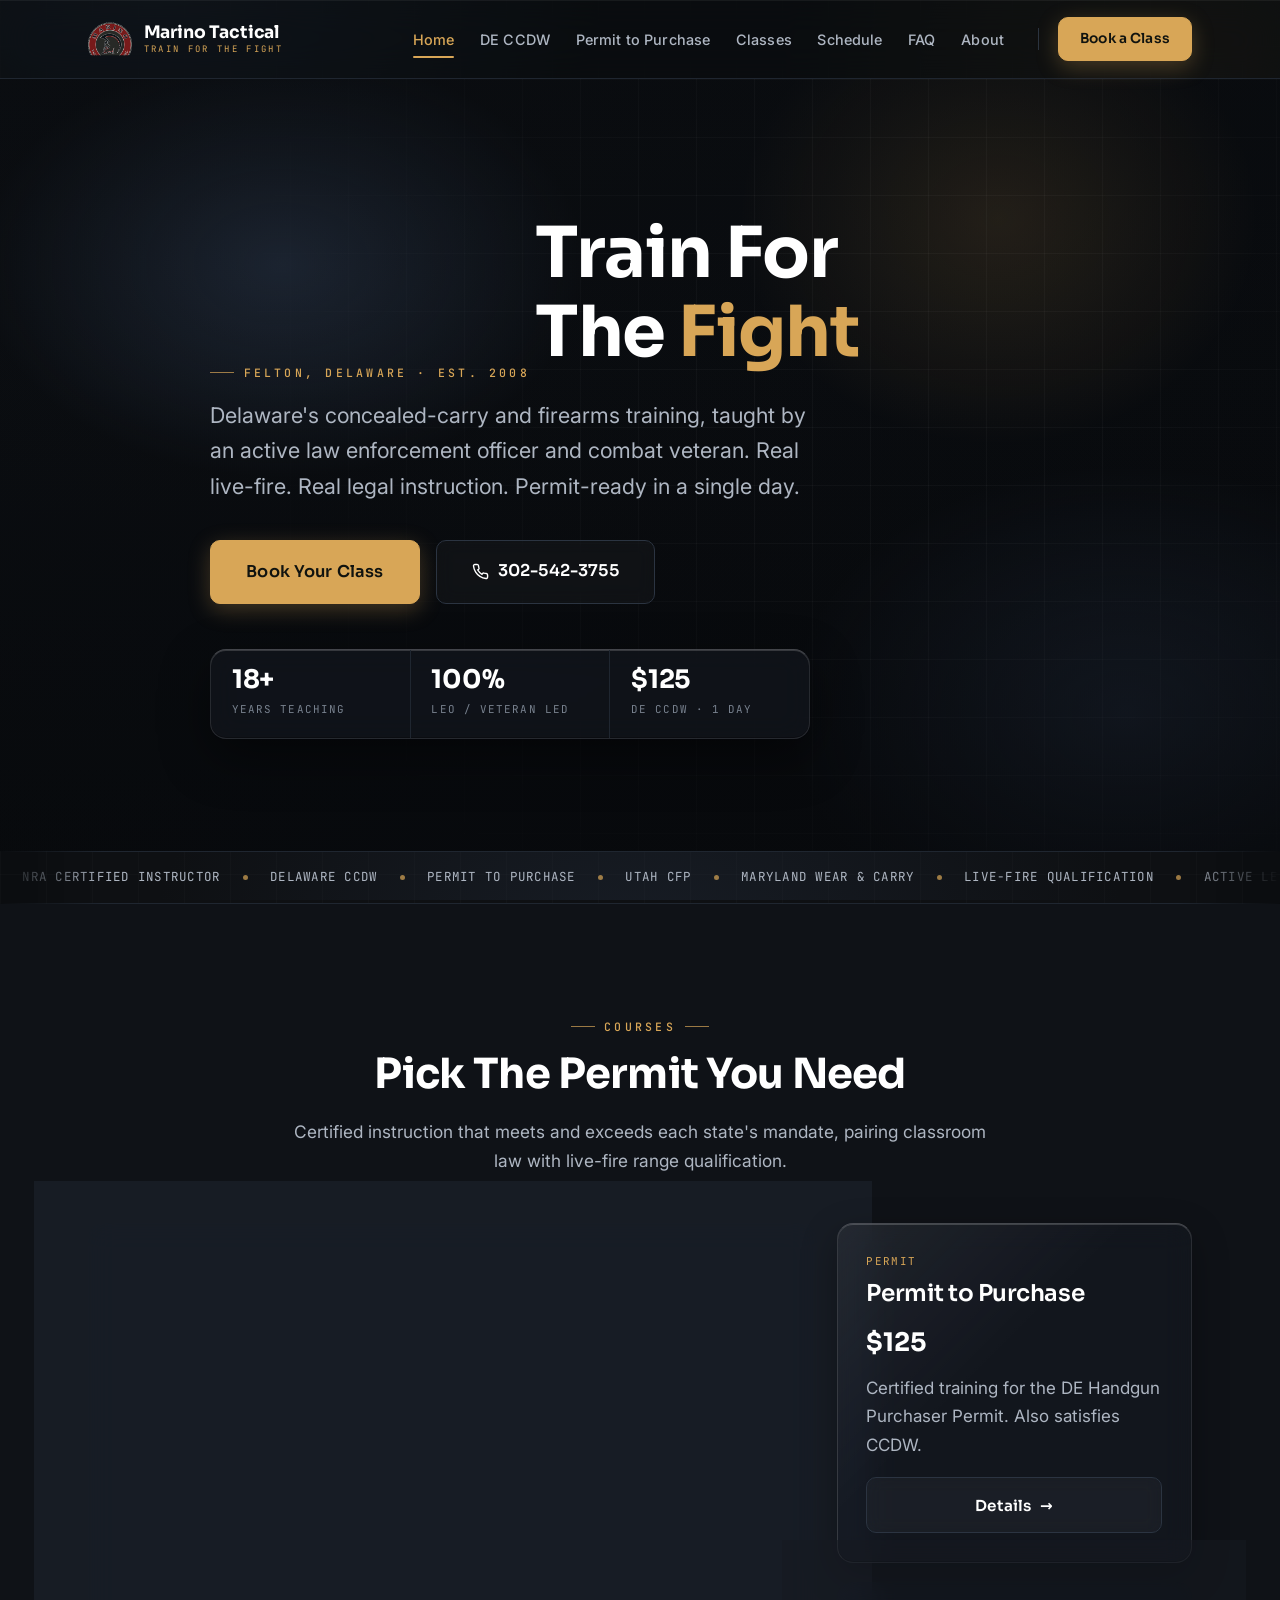
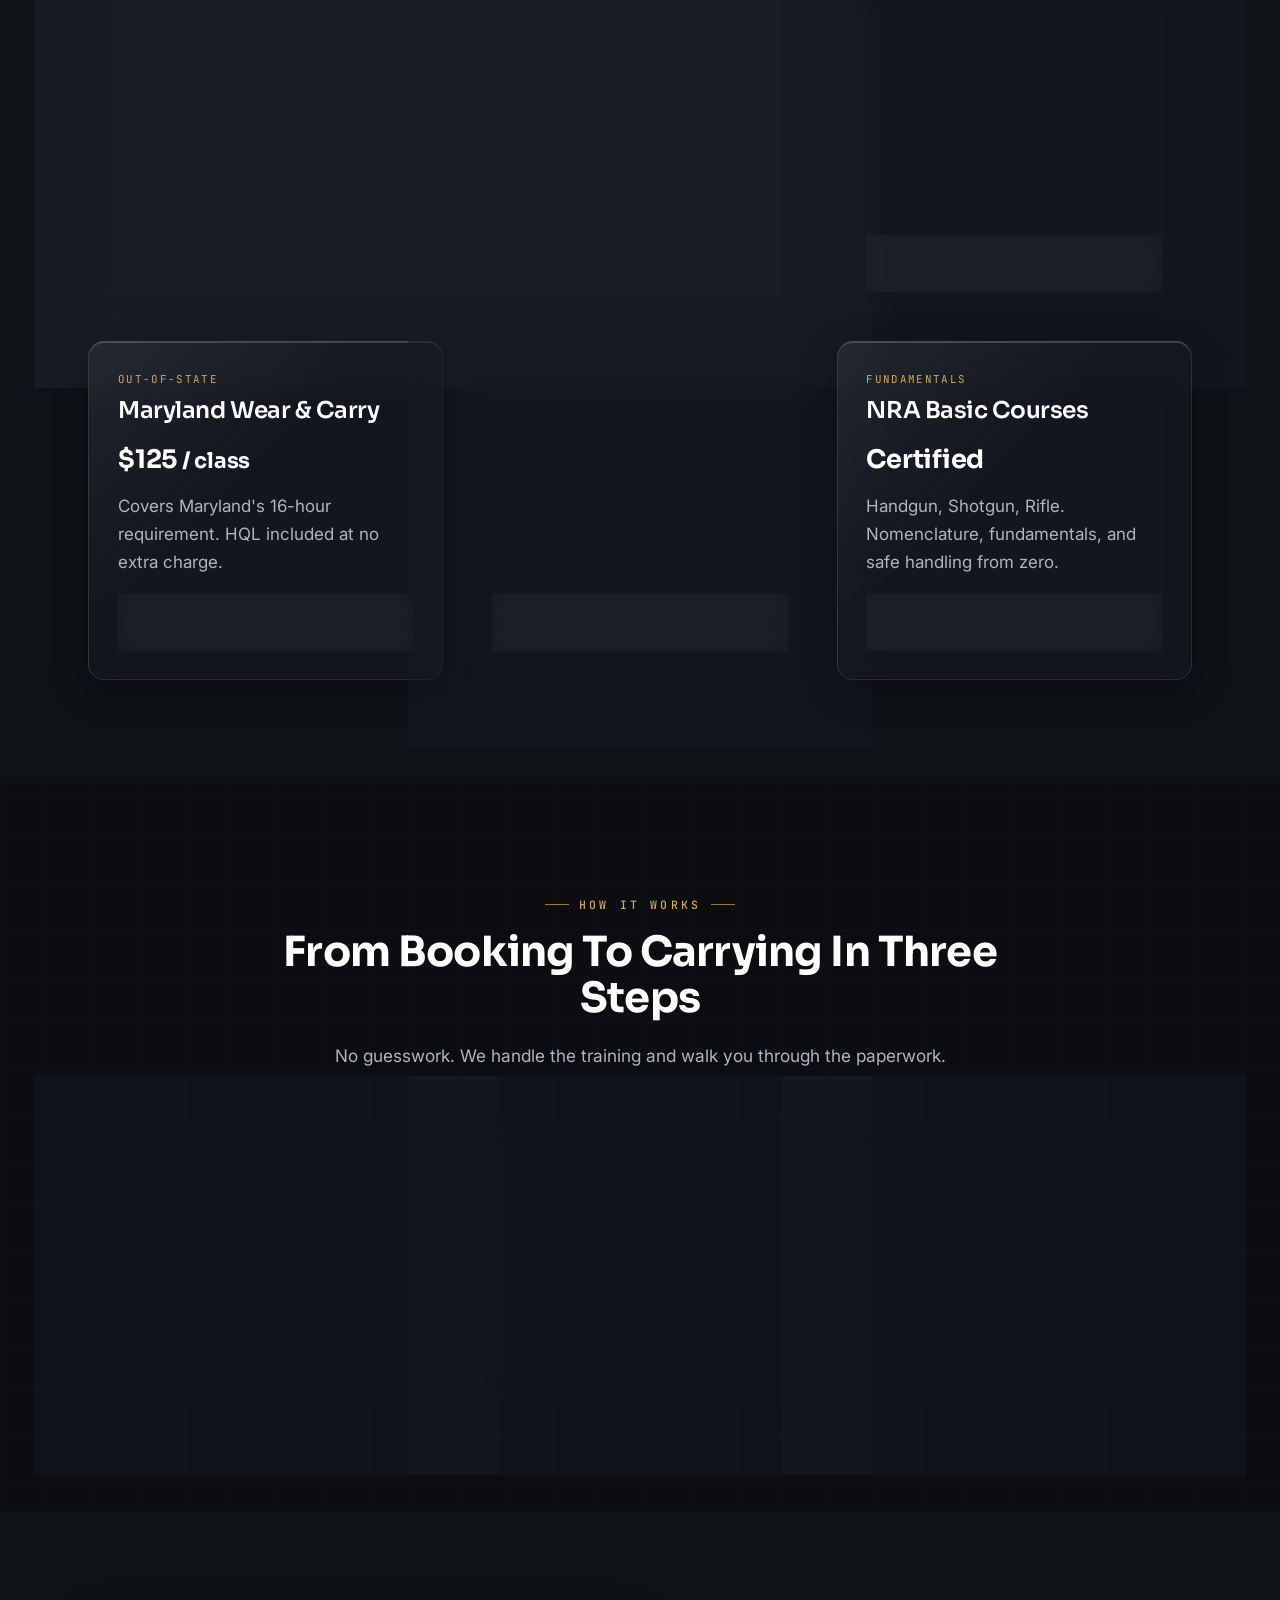
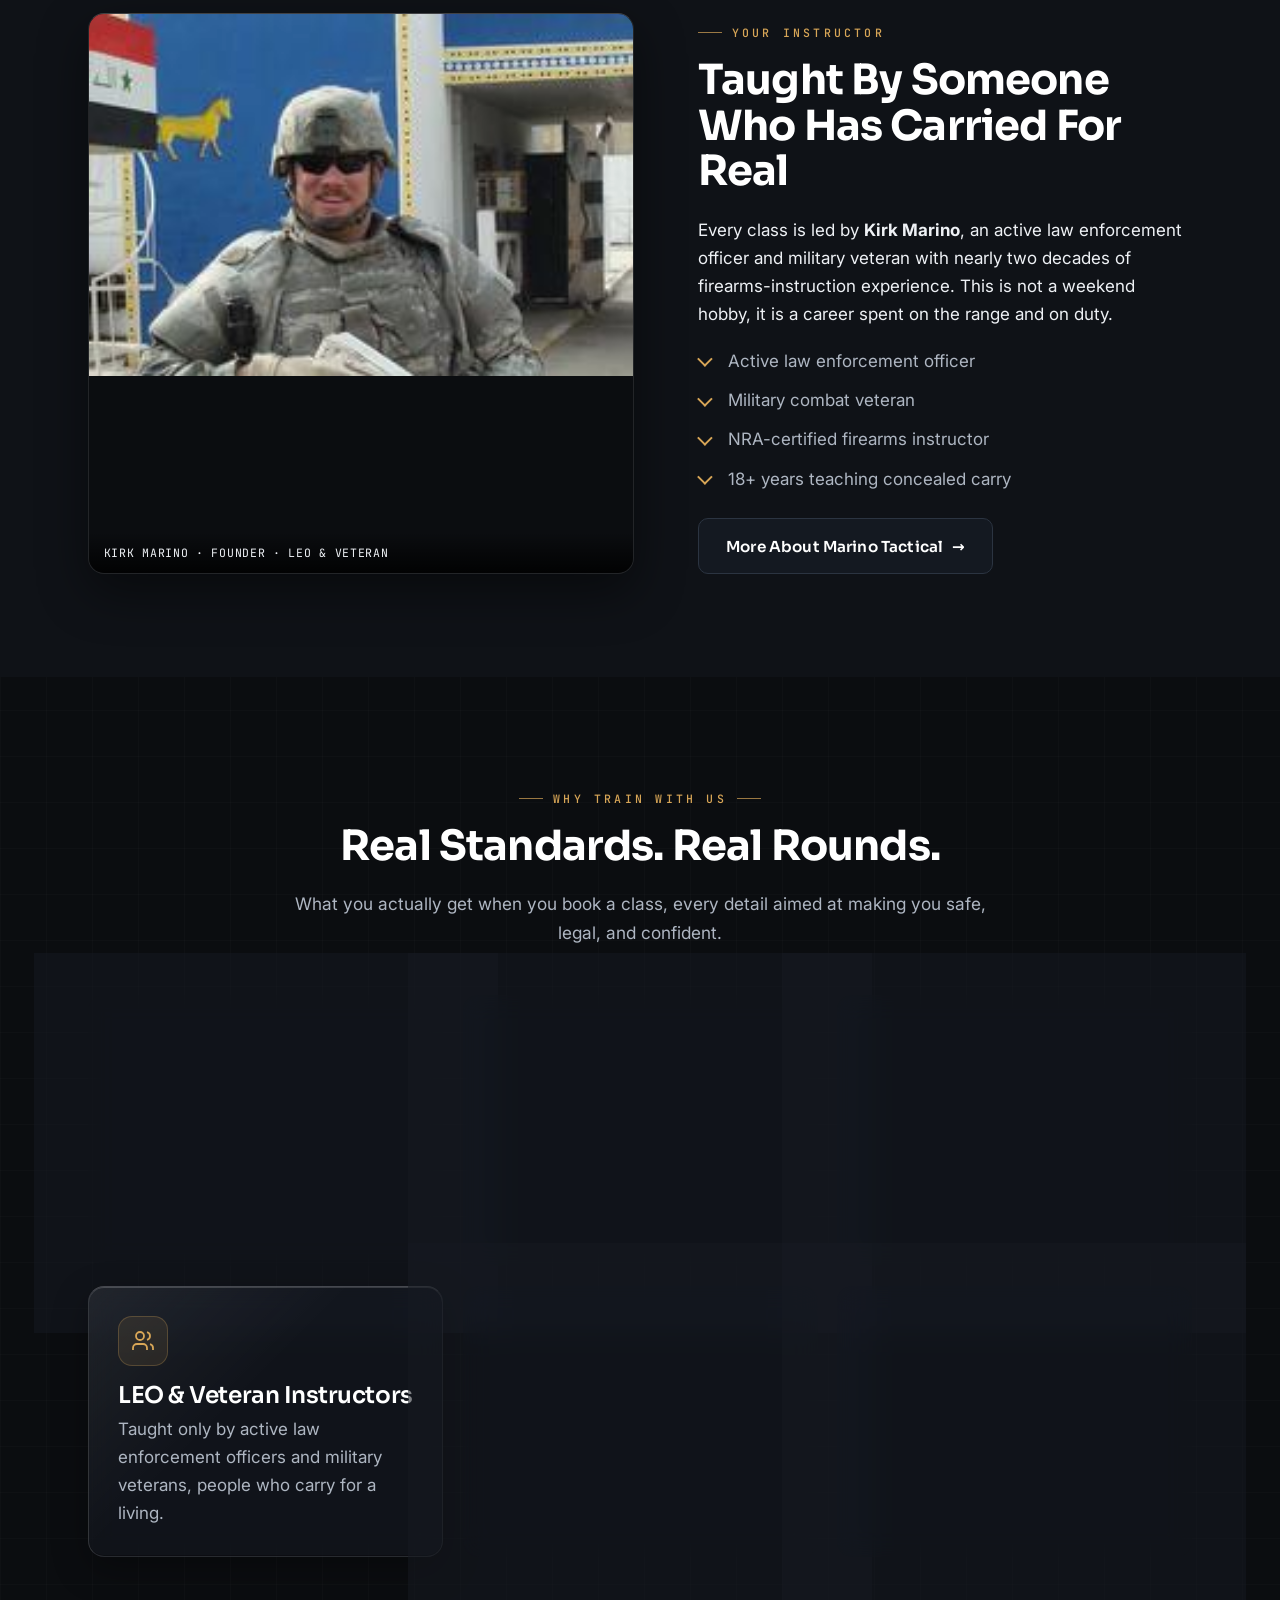
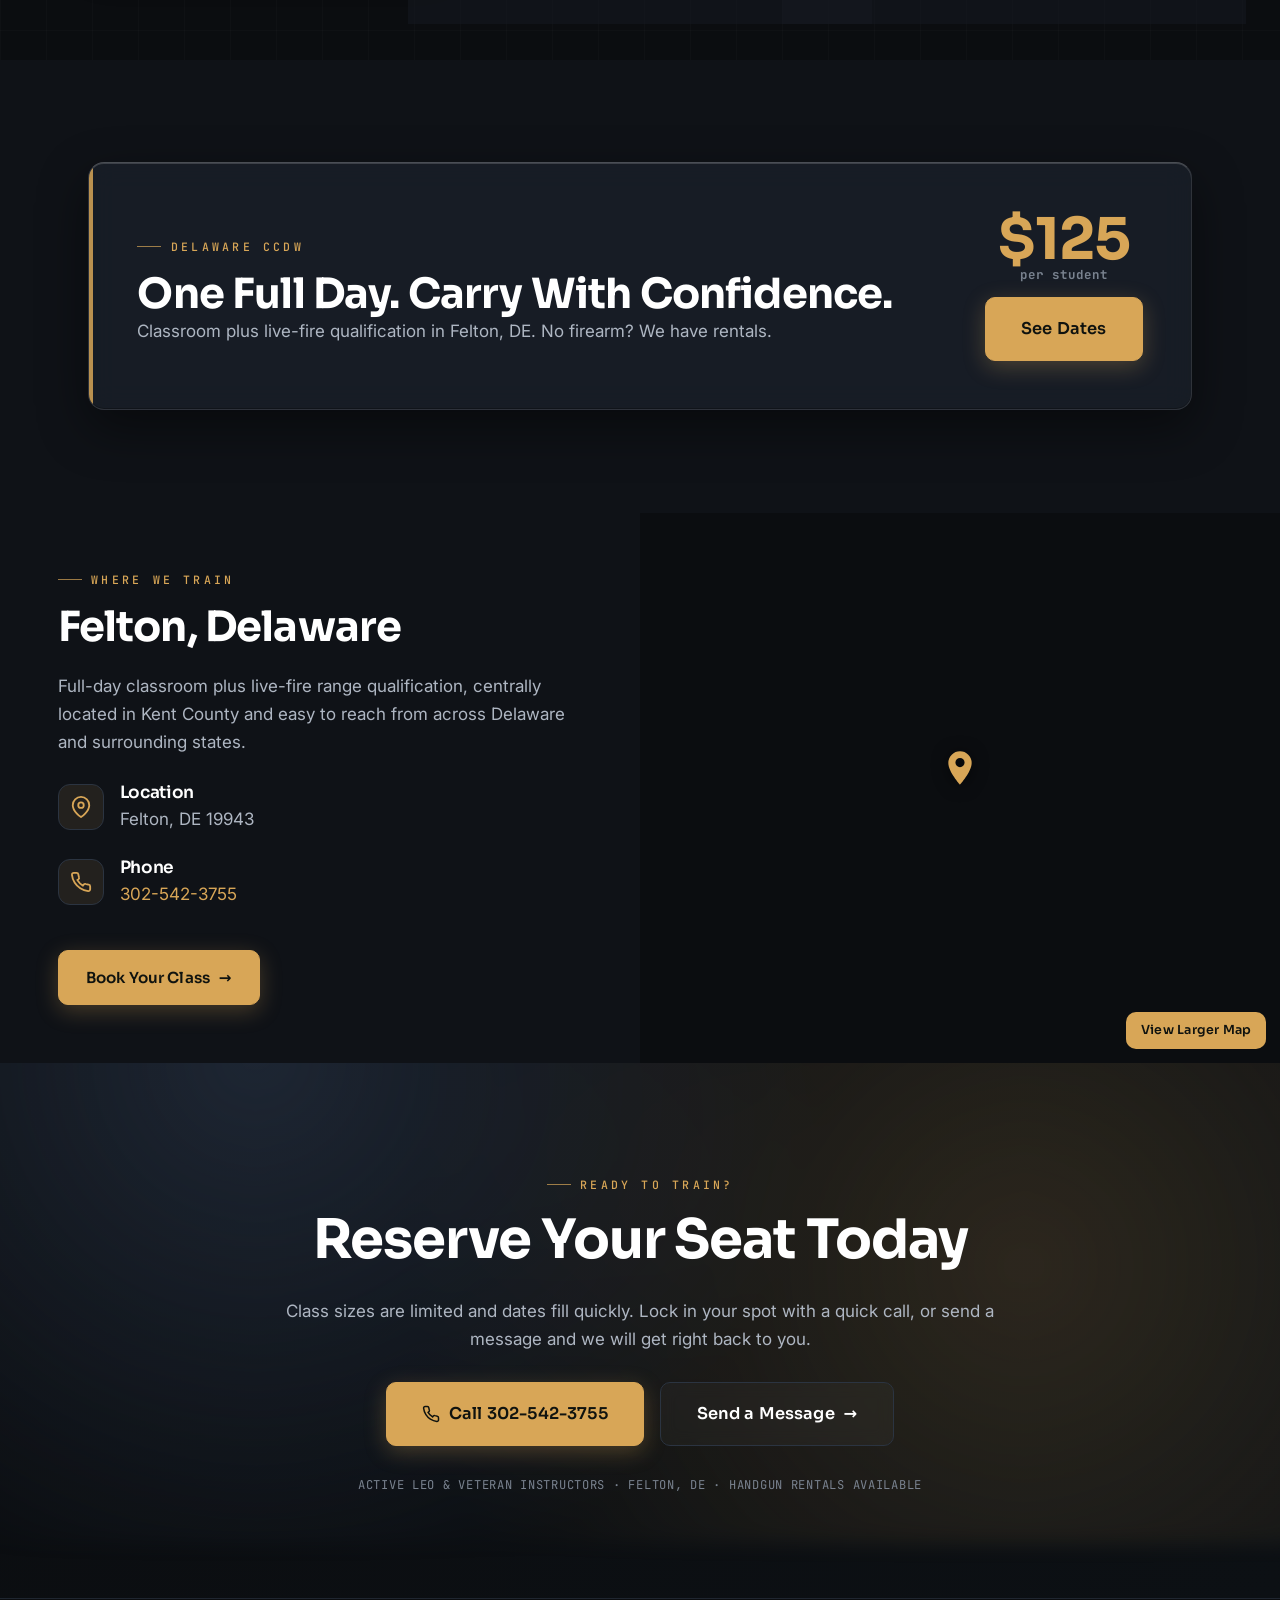
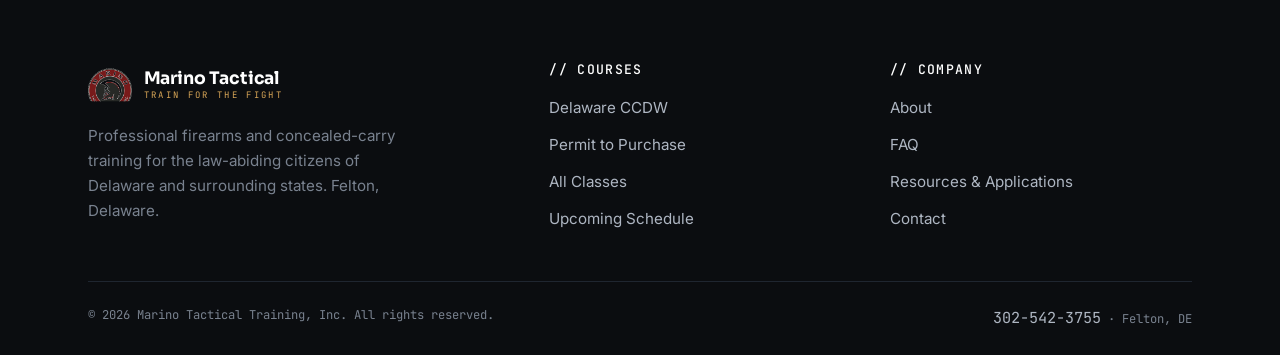
==== commit 430d6f0c: "Rebuild landing page + fail-safe reveals; mobile-verified Landing (index.html): - Stronger hero: sha" ====
--- a/site/index.html
+++ b/site/index.html
@@ -1,6 +1,7 @@
 <!DOCTYPE html>
 <html lang="en">
 <head>
+  <script>document.documentElement.className+=" js";</script>
   <meta charset="UTF-8" />
   <meta name="viewport" content="width=device-width, initial-scale=1.0, viewport-fit=cover" />
   <meta name="robots" content="noindex, nofollow" />
@@ -16,7 +17,7 @@
   <link rel="preconnect" href="https://fonts.googleapis.com" />
   <link rel="preconnect" href="https://fonts.gstatic.com" crossorigin />
   <link href="https://fonts.googleapis.com/css2?family=Sora:wght@400;500;600;700;800&family=Inter:wght@400;500;600;700&family=JetBrains+Mono:wght@400;500&display=swap" rel="stylesheet" />
-  <link rel="stylesheet" href="styles.css?v=glass1" />
+  <link rel="stylesheet" href="styles.css?v=glass4" />
   <script type="application/ld+json">
   {
     "@context": "https://schema.org",
@@ -51,8 +52,6 @@
         <li><a href="schedule.html" data-num="05">Schedule</a></li>
         <li><a href="faq.html" data-num="06">FAQ</a></li>
         <li><a href="about.html" data-num="07">About</a></li>
-        <li class="nav-theme"><button class="theme-toggle" aria-label="Switch theme" aria-pressed="false"><span class="tt-knob"></span><span class="tt-opt tt-camo">Camo</span><span class="tt-opt tt-usa">USA</span></button></li>
-
         <li class="nav-cta"><a href="contact.html" class="btn btn--primary">Book a Class</a></li>
       </ul>
     </div>
@@ -64,104 +63,169 @@
       <div class="hero-bg"></div>
       <div class="hero-grid" data-parallax aria-hidden="true"></div>
       <div class="container hero-inner">
-        <span class="eyebrow">Felton, Delaware &middot; EST. 2008</span>
-        <h1 class="kinetic stencil"><span class="line"><span>Train For</span></span><span class="line"><span>The <span class="accent">Fight</span></span></span></h1>
-        <p class="lead fade-up d1">Professional, realistic firearms and concealed-carry training for the law-abiding citizens of Delaware and surrounding states. Live-fire. Real instructors. No fluff.</p>
+        <span class="eyebrow">Felton, Delaware &middot; Est. 2008</span>
+        <h1 class="kinetic"><span class="line"><span>Train For</span></span><span class="line"><span>The <span class="accent">Fight</span></span></span></h1>
+        <p class="lead fade-up d1">Delaware's concealed-carry and firearms training, taught by an active law enforcement officer and combat veteran. Real live-fire. Real legal instruction. Permit-ready in a single day.</p>
         <div class="hero-actions fade-up d2">
-          <a href="schedule.html" class="btn btn--primary btn--lg btn--magnetic">View Class Schedule</a>
-          <a href="ccdw.html" class="btn btn--ghost btn--lg">Delaware CCDW <span class="arrow">&rarr;</span></a>
+          <a href="schedule.html" class="btn btn--primary btn--lg btn--magnetic">Book Your Class</a>
+          <a href="tel:+13025423755" class="btn btn--ghost btn--lg">
+            <svg viewBox="0 0 24 24" fill="none" stroke="currentColor" stroke-width="2" width="17" height="17" aria-hidden="true"><path d="M22 16.92v3a2 2 0 0 1-2.18 2 19.79 19.79 0 0 1-8.63-3.07 19.5 19.5 0 0 1-6-6 19.79 19.79 0 0 1-3.07-8.67A2 2 0 0 1 4.11 2h3a2 2 0 0 1 2 1.72c.13 1.05.36 2.07.7 3.06a2 2 0 0 1-.45 2.11L8.09 9.91a16 16 0 0 0 6 6l1.02-1.27a2 2 0 0 1 2.11-.45c.99.34 2.01.57 3.06.7A2 2 0 0 1 22 16.92z"/></svg>
+            302-542-3755
+          </a>
         </div>
         <div class="hero-badges fade-up d3">
           <div class="hero-badge"><strong data-count="18" data-suffix="+">18+</strong><span>Years Teaching</span></div>
-          <div class="hero-badge"><strong>Live-Fire</strong><span>Range Qualified</span></div>
-          <div class="hero-badge"><strong>$125</strong><span>DE CCDW</span></div>
-        </div>
-      </div>
-    </section>
-
-    <div class="tracer-divider" aria-hidden="true"></div>
-
-    <!-- INTRO -->
+          <div class="hero-badge"><strong data-count="100" data-suffix="%">100%</strong><span>LEO / Veteran Led</span></div>
+          <div class="hero-badge"><strong>$125</strong><span>DE CCDW &middot; 1 Day</span></div>
+        </div>
+      </div>
+    </section>
+
+    <!-- TRUST MARQUEE -->
+    <div class="trust-strip" aria-label="Credentials and coverage">
+      <div class="trust-track">
+        <span>NRA Certified Instructor</span><i></i>
+        <span>Delaware CCDW</span><i></i>
+        <span>Permit to Purchase</span><i></i>
+        <span>Utah CFP</span><i></i>
+        <span>Maryland Wear &amp; Carry</span><i></i>
+        <span>Live-Fire Qualification</span><i></i>
+        <span>Active LEO &amp; Combat Veteran</span><i></i>
+        <span>Handgun Rentals Available</span><i></i>
+        <!-- duplicate for seamless loop -->
+        <span>NRA Certified Instructor</span><i></i>
+        <span>Delaware CCDW</span><i></i>
+        <span>Permit to Purchase</span><i></i>
+        <span>Utah CFP</span><i></i>
+        <span>Maryland Wear &amp; Carry</span><i></i>
+        <span>Live-Fire Qualification</span><i></i>
+        <span>Active LEO &amp; Combat Veteran</span><i></i>
+        <span>Handgun Rentals Available</span><i></i>
+      </div>
+    </div>
+
+    <!-- COURSES (bento) -->
+    <section class="section section--panel" id="courses">
+      <div class="container">
+        <div class="section-head">
+          <span class="eyebrow">Courses</span>
+          <h2>Pick The Permit You Need</h2>
+          <p>Certified instruction that meets and exceeds each state's mandate, pairing classroom law with live-fire range qualification.</p>
+        </div>
+        <div class="bento reveal-stagger">
+          <div class="card service-card bento-hero">
+            <div>
+              <span class="tag">Flagship &middot; Most Popular</span>
+              <h3>Delaware CCDW</h3>
+              <div class="price">$125 <small>/ student</small></div>
+              <p>One full day, classroom plus live-fire. Satisfies Delaware's Concealed Carry Deadly Weapon <em>and</em> Qualified Purchaser requirements at once. No firearm? Rentals available on site.</p>
+              <ul class="mini-list">
+                <li>Full-day, single visit</li>
+                <li>100-round live-fire qualification</li>
+                <li>Permit paperwork walkthrough</li>
+              </ul>
+            </div>
+            <a href="ccdw.html" class="btn btn--primary">Course Details <span class="arrow">&rarr;</span></a>
+          </div>
+          <div class="card service-card"><span class="tag">Permit</span><h3>Permit to Purchase</h3><div class="price">$125</div><p>Certified training for the DE Handgun Purchaser Permit. Also satisfies CCDW.</p><a href="permit-to-purchase.html" class="btn btn--ghost">Details <span class="arrow">&rarr;</span></a></div>
+          <div class="card service-card"><span class="tag">Reciprocity</span><h3>Utah CFP</h3><div class="price">$75 <small>&middot; $50 add-on</small></div><p>Half-day Utah permit. Carry in roughly 36 states. Add it onto a DE class for $50.</p><a href="classes.html" class="btn btn--ghost">Details <span class="arrow">&rarr;</span></a></div>
+          <div class="card service-card"><span class="tag">Out-of-State</span><h3>Maryland Wear &amp; Carry</h3><div class="price">$125 <small>/ class</small></div><p>Covers Maryland's 16-hour requirement. HQL included at no extra charge.</p><a href="classes.html" class="btn btn--ghost">Details <span class="arrow">&rarr;</span></a></div>
+          <div class="card service-card"><span class="tag">Advanced</span><h3>Advanced CCDW Tactics</h3><div class="price">$225 <small>&middot; max 10</small></div><p>Close-quarters, reloads, malfunctions, retention, and movement under pressure.</p><a href="classes.html" class="btn btn--ghost">Details <span class="arrow">&rarr;</span></a></div>
+          <div class="card service-card"><span class="tag">Fundamentals</span><h3>NRA Basic Courses</h3><div class="price">Certified</div><p>Handgun, Shotgun, Rifle. Nomenclature, fundamentals, and safe handling from zero.</p><a href="classes.html" class="btn btn--ghost">Details <span class="arrow">&rarr;</span></a></div>
+        </div>
+      </div>
+    </section>
+
+    <!-- 3-STEP PROCESS -->
     <section class="section">
       <div class="container">
+        <div class="section-head">
+          <span class="eyebrow">How It Works</span>
+          <h2>From Booking To Carrying In Three Steps</h2>
+          <p>No guesswork. We handle the training and walk you through the paperwork.</p>
+        </div>
+        <div class="steps reveal-stagger">
+          <div class="step">
+            <span class="step-num">01</span>
+            <h3>Book Your Date</h3>
+            <p>Call or message to reserve a seat. Class sizes are small and capped, so dates fill quickly. Bring your own firearm or rent one from us.</p>
+          </div>
+          <div class="step">
+            <span class="step-num">02</span>
+            <h3>Train Live-Fire</h3>
+            <p>Spend the day in the classroom on law and safety, then qualify on a real range with a 100-round live-fire course taught by an active LEO and veteran.</p>
+          </div>
+          <div class="step">
+            <span class="step-num">03</span>
+            <h3>Get Your Permit</h3>
+            <p>Leave certified, with hands-on help completing your permit application so you can carry with confidence.</p>
+          </div>
+        </div>
+      </div>
+    </section>
+
+    <!-- INSTRUCTOR SPOTLIGHT -->
+    <section class="section section--panel">
+      <div class="container">
         <div class="split">
+          <figure class="instructor-photo" style="align-self:stretch">
+            <img src="assets/marino/photo.jpg" alt="Kirk Marino, military veteran and founder of Marino Tactical Training, deployed overseas in uniform" width="236" height="157" loading="lazy" />
+            <figcaption>Kirk Marino &middot; Founder &middot; LEO &amp; Veteran</figcaption>
+          </figure>
           <div>
-            <span class="eyebrow">Who We Are</span>
-            <h2 class="stencil">Trained By Operators</h2>
-            <p>We are a Delaware-based company specializing in firearms training, defensive tactics, and concealed carry courses. Our classes are taught by <strong>Kirk Marino</strong>, an active law enforcement officer and military veteran with nearly 18 years of experience teaching concealed carry and firearms instruction.</p>
-            <p>Our mission is simple: provide professional, realistic training to the law-abiding citizenry of Delaware and surrounding states, delivered with hands-on live-fire exercises and expert legal instruction.</p>
-            <a href="about.html" class="btn btn--olive">Meet Your Instructor</a>
-          </div>
-          <figure class="instructor-photo brackets" style="align-self:stretch">
-            <img src="assets/marino/photo.jpg" alt="Kirk Marino, military veteran and founder of Marino Tactical Training, deployed overseas in uniform" width="236" height="157" loading="lazy" />
-            <figcaption>Kirk Marino &middot; LEO &amp; Veteran Led</figcaption>
-          </figure>
-        </div>
-      </div>
-    </section>
-
-    <!-- STAT STRIP w/ radar + ammo counters -->
-    <section class="section statstrip">
-      <div class="container">
+            <span class="eyebrow">Your Instructor</span>
+            <h2>Taught By Someone Who Has Carried For Real</h2>
+            <p>Every class is led by <strong>Kirk Marino</strong>, an active law enforcement officer and military veteran with nearly two decades of firearms-instruction experience. This is not a weekend hobby, it is a career spent on the range and on duty.</p>
+            <ul class="checklist">
+              <li>Active law enforcement officer</li>
+              <li>Military combat veteran</li>
+              <li>NRA-certified firearms instructor</li>
+              <li>18+ years teaching concealed carry</li>
+            </ul>
+            <a href="about.html" class="btn btn--olive" style="margin-top:1.6rem">More About Marino Tactical <span class="arrow">&rarr;</span></a>
+          </div>
+        </div>
+      </div>
+    </section>
+
+    <!-- WHY / STANDARDS -->
+    <section class="section">
+      <div class="container">
+        <div class="section-head">
+          <span class="eyebrow">Why Train With Us</span>
+          <h2>Real Standards. Real Rounds.</h2>
+          <p>What you actually get when you book a class, every detail aimed at making you safe, legal, and confident.</p>
+        </div>
         <div class="grid grid-3 reveal-stagger">
-          <div class="stat"><div class="num" data-count="18" data-suffix="+">18+</div><div class="lbl">Years In Service</div></div>
-          <div class="stat"><div class="num" data-count="100" data-suffix="%">100%</div><div class="lbl">LEO / Veteran Instructors</div></div>
-          <div class="stat"><div class="num" data-count="6" data-suffix="+">6+</div><div class="lbl">States We Cover</div></div>
-        </div>
-      </div>
-    </section>
-
-    <!-- COURSES (bento) -->
-    <section class="section section--panel">
-      <div class="container">
-        <div class="section-head">
-          <span class="eyebrow">The Arsenal</span>
-          <h2 class="stencil">Courses Built To Exceed Standards</h2>
-          <p>Certified instruction that meets and exceeds state permit mandates, combining classroom law with live-fire range qualification.</p>
-        </div>
-        <div class="bento reveal-stagger">
-          <div class="card service-card bento-hero brackets">
-            <div>
-              <span class="tag">// Flagship</span>
-              <h3 class="stencil">Delaware CCDW</h3>
-              <div class="price">$125</div>
-              <p>Full-day classroom and live-fire course. Satisfies Delaware's Concealed Carry Deadly Weapon and Qualified Purchaser requirements in a single day. Handgun rentals available.</p>
-            </div>
-            <a href="ccdw.html" class="btn btn--primary">Learn More <span class="arrow">&rarr;</span></a>
-          </div>
-          <div class="card service-card"><span class="tag">// Permit</span><h3>Permit to Purchase</h3><div class="price">$125</div><p>Certified training for the DE Handgun Purchaser Permit. Also satisfies CCDW.</p><a href="permit-to-purchase.html" class="btn btn--ghost">Learn More <span class="arrow">&rarr;</span></a></div>
-          <div class="card service-card"><span class="tag">// Reciprocity</span><h3>Utah CFP</h3><div class="price">$75</div><p>Half-day Utah permit. Carry in ~36 states. Just $50 as a DE add-on.</p><a href="classes.html" class="btn btn--ghost">Learn More <span class="arrow">&rarr;</span></a></div>
-          <div class="card service-card"><span class="tag">// Out-of-State</span><h3>Maryland Wear &amp; Carry</h3><div class="price">$125<small style="font-size:.9rem"> /class</small></div><p>Covers Maryland's 16-hour requirement. HQL included at no charge.</p><a href="classes.html" class="btn btn--ghost">Learn More <span class="arrow">&rarr;</span></a></div>
-          <div class="card service-card"><span class="tag">// Advanced</span><h3>Advanced CCDW Tactics</h3><div class="price">$225</div><p>Max 10 students. Close-quarters, reloads, malfunctions, retention, movement.</p><a href="classes.html" class="btn btn--ghost">Learn More <span class="arrow">&rarr;</span></a></div>
-          <div class="card service-card"><span class="tag">// Fundamentals</span><h3>NRA Basic Courses</h3><div class="price">Certified</div><p>Handgun, Shotgun, Rifle. Nomenclature, fundamentals, safe handling.</p><a href="classes.html" class="btn btn--ghost">Learn More <span class="arrow">&rarr;</span></a></div>
-        </div>
-      </div>
-    </section>
-
-    <div class="tracer-divider" aria-hidden="true"></div>
-
-    <!-- WHY -->
-    <section class="section">
-      <div class="container">
-        <div class="split split--rev">
-          <div>
-            <span class="eyebrow">Why Train With Us</span>
-            <h2 class="stencil">Real Standards. Real Rounds.</h2>
-            <ul class="checklist">
-              <li>Exceeds the Delaware CCDW training requirement</li>
-              <li>Professional instruction in firearm safety and applicable law</li>
-              <li>Live-fire exercises on a real shooting range, 100 rounds minimum</li>
-              <li>Hands-on application assistance for permit processing</li>
-              <li>All instructors are active law enforcement or military veterans</li>
-              <li>Handgun, holster, and eye/ear protection rentals available</li>
-            </ul>
-            <a href="contact.html" class="btn btn--primary" style="margin-top:1.6rem">Book Your Class</a>
-          </div>
-          <div class="split-media brackets">
-            <div class="seal">
-              <div class="seal-mark">100</div>
-              <div class="seal-sub">Rounds Live-Fire Min.</div>
-            </div>
+          <div class="card feature-card">
+            <div class="feat-ic" aria-hidden="true"><svg viewBox="0 0 24 24" fill="none" stroke="currentColor" stroke-width="1.8" width="24" height="24"><path d="M12 22s8-4 8-10V5l-8-3-8 3v7c0 6 8 10 8 10z"/></svg></div>
+            <h3>Exceeds The Mandate</h3>
+            <p>Every course meets and goes beyond the Delaware CCDW training requirement, never just the bare minimum.</p>
+          </div>
+          <div class="card feature-card">
+            <div class="feat-ic" aria-hidden="true"><svg viewBox="0 0 24 24" fill="none" stroke="currentColor" stroke-width="1.8" width="24" height="24"><circle cx="12" cy="12" r="9"/><circle cx="12" cy="12" r="4"/><path d="M12 1v3M12 20v3M1 12h3M20 12h3"/></svg></div>
+            <h3>100-Round Live-Fire</h3>
+            <p>Qualify on a real shooting range with a minimum 100-round live-fire course, not a paper-only class.</p>
+          </div>
+          <div class="card feature-card">
+            <div class="feat-ic" aria-hidden="true"><svg viewBox="0 0 24 24" fill="none" stroke="currentColor" stroke-width="1.8" width="24" height="24"><path d="M14 2H6a2 2 0 0 0-2 2v16a2 2 0 0 0 2 2h12a2 2 0 0 0 2-2V8z"/><path d="M14 2v6h6M9 15l2 2 4-4"/></svg></div>
+            <h3>Paperwork Handled</h3>
+            <p>Hands-on assistance completing and filing your permit application, so nothing stalls after class.</p>
+          </div>
+          <div class="card feature-card">
+            <div class="feat-ic" aria-hidden="true"><svg viewBox="0 0 24 24" fill="none" stroke="currentColor" stroke-width="1.8" width="24" height="24"><path d="M16 21v-2a4 4 0 0 0-4-4H6a4 4 0 0 0-4 4v2"/><circle cx="9" cy="7" r="4"/><path d="M22 21v-2a4 4 0 0 0-3-3.87M16 3.13a4 4 0 0 1 0 7.75"/></svg></div>
+            <h3>LEO &amp; Veteran Instructors</h3>
+            <p>Taught only by active law enforcement officers and military veterans, people who carry for a living.</p>
+          </div>
+          <div class="card feature-card">
+            <div class="feat-ic" aria-hidden="true"><svg viewBox="0 0 24 24" fill="none" stroke="currentColor" stroke-width="1.8" width="24" height="24"><rect x="3" y="11" width="18" height="11" rx="2"/><path d="M7 11V7a5 5 0 0 1 10 0v4"/></svg></div>
+            <h3>Gear Rentals</h3>
+            <p>No firearm? Handgun, holster, and eye/ear protection rentals are available, just ask when you book.</p>
+          </div>
+          <div class="card feature-card">
+            <div class="feat-ic" aria-hidden="true"><svg viewBox="0 0 24 24" fill="none" stroke="currentColor" stroke-width="1.8" width="24" height="24"><path d="M3 11l19-9-9 19-2-8-8-2z"/></svg></div>
+            <h3>Carry In ~36 States</h3>
+            <p>Stack the Utah CFP onto your DE permit and legally carry across roughly 36 states with reciprocity.</p>
           </div>
         </div>
       </div>
@@ -173,8 +237,8 @@
         <div class="price-band reveal">
           <div>
             <span class="eyebrow">Delaware CCDW</span>
-            <h2 class="stencil">One Full Day. Carry With Confidence.</h2>
-            <p style="color:var(--fog);margin:0">Classroom plus live-fire qualification in Felton, DE. No firearm? We have rentals.</p>
+            <h2>One Full Day. Carry With Confidence.</h2>
+            <p style="color:var(--text-soft);margin:0">Classroom plus live-fire qualification in Felton, DE. No firearm? We have rentals.</p>
           </div>
           <div style="text-align:center">
             <div class="price-tag">$125<small>per student</small></div>
@@ -189,8 +253,8 @@
       <div class="map-wrap">
         <div class="map-info">
           <span class="eyebrow">Where We Train</span>
-          <h2 class="stencil">Felton, Delaware</h2>
-          <p style="color:var(--fog)">Full-day classroom plus live-fire range qualification, centrally located in Kent County and easy to reach from across Delaware and surrounding states.</p>
+          <h2>Felton, Delaware</h2>
+          <p style="color:var(--text-soft)">Full-day classroom plus live-fire range qualification, centrally located in Kent County and easy to reach from across Delaware and surrounding states.</p>
           <div class="contact-detail" style="margin-top:0.6rem">
             <div class="ic" aria-hidden="true"><svg viewBox="0 0 24 24" fill="none" stroke="currentColor" stroke-width="2" width="22" height="22"><path d="M21 10c0 7-9 13-9 13s-9-6-9-13a9 9 0 0 1 18 0z"/><circle cx="12" cy="10" r="3"/></svg></div>
             <div><h4>Location</h4><p>Felton, DE 19943</p></div>
@@ -215,8 +279,8 @@
       <div class="container">
         <div class="cta-inner reveal">
           <span class="eyebrow" style="justify-content:center">Ready To Train?</span>
-          <h2 class="stencil">Reserve Your Seat Today</h2>
-          <p style="color:var(--fog)">Class sizes are limited and dates fill quickly. Lock in your spot with a quick call, or send a message and we will get right back to you.</p>
+          <h2>Reserve Your Seat Today</h2>
+          <p style="color:var(--text-soft)">Class sizes are limited and dates fill quickly. Lock in your spot with a quick call, or send a message and we will get right back to you.</p>
           <div class="cta-actions">
             <a href="tel:+13025423755" class="btn btn--primary btn--lg btn--magnetic">
               <svg viewBox="0 0 24 24" fill="none" stroke="currentColor" stroke-width="2" width="18" height="18"><path d="M22 16.92v3a2 2 0 0 1-2.18 2 19.79 19.79 0 0 1-8.63-3.07 19.5 19.5 0 0 1-6-6 19.79 19.79 0 0 1-3.07-8.67A2 2 0 0 1 4.11 2h3a2 2 0 0 1 2 1.72c.13 1.05.36 2.07.7 3.06a2 2 0 0 1-.45 2.11L8.09 9.91a16 16 0 0 0 6 6l1.02-1.27a2 2 0 0 1 2.11-.45c.99.34 2.01.57 3.06.7A2 2 0 0 1 22 16.92z"/></svg>
@@ -246,6 +310,6 @@
       </div>
     </div>
   </footer>
-  <script src="app.js?v=glass1"></script>
+  <script src="app.js?v=glass4"></script>
 </body>
 </html>
--- a/site/styles.css
+++ b/site/styles.css
@@ -354,10 +354,12 @@
 /* kinetic headline reveal */
 .kinetic { display: inline-block; }
 .kinetic .line { display: block; overflow: hidden; padding-bottom: 0.02em; }
-.kinetic .line > span { display: inline-block; transform: translateY(110%); transition: transform 0.85s var(--ease-lux); }
+.kinetic .line > span { display: inline-block; transition: transform 0.85s var(--ease-lux); }
+.js .kinetic .line > span { transform: translateY(110%); }
 .kinetic.in .line > span { transform: translateY(0); }
 .kinetic.in .line:nth-child(2) > span { transition-delay: 0.1s; }
-.fade-up { opacity: 0; transform: translateY(18px); transition: opacity 0.8s ease, transform 0.8s var(--ease-snap); }
+.fade-up { transition: opacity 0.8s ease, transform 0.8s var(--ease-snap); }
+.js .fade-up { opacity: 0; transform: translateY(18px); }
 .fade-up.in { opacity: 1; transform: none; }
 .d1 { transition-delay: 0.28s; } .d2 { transition-delay: 0.42s; } .d3 { transition-delay: 0.56s; }
 
@@ -651,10 +653,13 @@
 .disclaimer { font-size: 0.85rem; color: var(--muted); }
 
 /* reveal */
-.reveal { opacity: 0; transform: translateY(26px); transition: opacity 0.7s var(--ease-snap), transform 0.7s var(--ease-snap); }
-.reveal.in { opacity: 1; transform: none; }
-.reveal-stagger > * { opacity: 0; transform: translateY(26px); transition: opacity 0.7s var(--ease-snap), transform 0.7s var(--ease-snap); }
-.reveal-stagger.in > * { opacity: 1; transform: none; }
+/* Reveal-on-scroll: content is ALWAYS visible by default (never hidden if JS
+   or the observer hiccups, and screenshots/no-scroll viewports render fully).
+   The motion is an opt-in enhancement: only when JS has tagged the element
+   .pre (just before observing) do we start it shifted, then .in animates it. */
+.reveal, .reveal-stagger > * { transition: opacity 0.7s var(--ease-snap), transform 0.7s var(--ease-snap); }
+.js .reveal.pre, .js .reveal-stagger.pre > * { opacity: 0; transform: translateY(26px); }
+.reveal.in, .reveal.in.pre, .reveal-stagger.in > *, .reveal-stagger.in.pre > * { opacity: 1; transform: none; }
 .reveal-stagger.in > *:nth-child(1){transition-delay:.05s}
 .reveal-stagger.in > *:nth-child(2){transition-delay:.12s}
 .reveal-stagger.in > *:nth-child(3){transition-delay:.19s}
@@ -662,9 +667,73 @@
 .reveal-stagger.in > *:nth-child(5){transition-delay:.33s}
 .reveal-stagger.in > *:nth-child(6){transition-delay:.40s}
 
-/* off-screen sections skip rendering work (perf) */
-.section { content-visibility: auto; contain-intrinsic-size: auto 600px; }
-.hero, .site-header { content-visibility: visible; }
+/* ---------- Trust marquee (under hero) ---------- */
+.trust-strip {
+  position: relative; overflow: hidden; border-top: 1px solid var(--line); border-bottom: 1px solid var(--line);
+  background: rgba(255,255,255,0.015);
+  -webkit-mask-image: linear-gradient(90deg, transparent, #000 8%, #000 92%, transparent);
+  mask-image: linear-gradient(90deg, transparent, #000 8%, #000 92%, transparent);
+}
+.trust-track {
+  display: flex; align-items: center; gap: 0; width: max-content;
+  padding: 0.95rem 0; animation: trust-scroll 38s linear infinite; will-change: transform;
+}
+.trust-track span {
+  font-family: var(--font-mono); font-size: 0.78rem; letter-spacing: 0.1em; text-transform: uppercase;
+  color: var(--text-soft); white-space: nowrap; padding: 0 1.4rem;
+}
+.trust-track i { width: 5px; height: 5px; border-radius: 50%; background: var(--accent); opacity: 0.7; flex: none; }
+@keyframes trust-scroll { from { transform: translateX(0); } to { transform: translateX(-50%); } }
+.trust-strip:hover .trust-track { animation-play-state: paused; }
+
+/* mini list inside flagship course card */
+.mini-list { list-style: none; margin: 0.4rem 0 1.2rem; padding: 0; display: grid; gap: 0.45rem; }
+.mini-list li { position: relative; padding-left: 1.4rem; color: var(--text-soft); font-size: 0.94rem; }
+.mini-list li::before { content: ""; position: absolute; left: 0; top: 0.5em; width: 7px; height: 7px; border-right: 2px solid var(--accent); border-bottom: 2px solid var(--accent); transform: rotate(45deg) translateY(-2px); }
+
+/* ---------- 3-step process ---------- */
+.steps { display: grid; grid-template-columns: repeat(3, 1fr); gap: 1.2rem; counter-reset: step; }
+@media (max-width: 820px){ .steps { grid-template-columns: 1fr; } }
+.step {
+  position: relative;
+  background: var(--glass-bg);
+  -webkit-backdrop-filter: blur(var(--glass-blur)) saturate(var(--glass-sat));
+  backdrop-filter: blur(var(--glass-blur)) saturate(var(--glass-sat));
+  border: 1px solid var(--glass-rim); border-top-color: var(--glass-rim-top); border-left-color: rgba(255,255,255,0.14);
+  border-radius: var(--radius); box-shadow: var(--glass-inner), 0 12px 36px rgba(0,0,0,0.3);
+  padding: 2rem 1.8rem 1.8rem; overflow: hidden;
+}
+.step::before {
+  content: ""; position: absolute; inset: 0; border-radius: inherit; pointer-events: none;
+  background: linear-gradient(135deg, rgba(255,255,255,0.10), transparent 42%); mix-blend-mode: overlay;
+}
+.step > * { position: relative; }
+.step-num {
+  font-family: var(--font-display); font-weight: 800; font-size: 2.6rem; line-height: 1; letter-spacing: -0.03em;
+  color: transparent; -webkit-text-stroke: 1.5px rgba(var(--accent-rgb),0.55); display: block; margin-bottom: 0.7rem;
+}
+.step h3 { color: #fff; margin-bottom: 0.5rem; }
+.step p { color: var(--text-soft); margin: 0; }
+/* connector arrows between steps (desktop) */
+@media (min-width: 821px){
+  .step:not(:last-child)::after {
+    content: "→"; position: absolute; right: -0.95rem; top: 50%; transform: translateY(-50%);
+    color: var(--accent); font-size: 1.3rem; z-index: 2; opacity: 0.7;
+  }
+}
+
+/* ---------- Feature cards (why grid) ---------- */
+.feature-card { display: flex; flex-direction: column; }
+.feat-ic {
+  width: 50px; height: 50px; border-radius: 14px; display: grid; place-items: center; margin-bottom: 1.1rem;
+  color: var(--accent); background: rgba(var(--accent-rgb),0.1); border: 1px solid rgba(var(--accent-rgb),0.25);
+}
+.feature-card h3 { color: #fff; margin-bottom: 0.4rem; }
+.feature-card p { color: var(--text-soft); margin: 0; }
+
+/* NOTE: content-visibility:auto on .section was removed — it left off-screen
+   sections unpainted (black voids) and caused scroll jumps from wrong
+   intrinsic-size guesses. The site is small; the perf win was negligible. */
 
 /* mobile hardening + performance */
 @media (max-width: 600px) {
@@ -684,6 +753,6 @@
 @media (prefers-reduced-motion: reduce) {
   *, *::before, *::after { animation-duration: 0.01ms !important; animation-iteration-count: 1 !important; transition-duration: 0.01ms !important; }
   .reveal, .reveal-stagger > *, .kinetic .line > span, .fade-up, .nav-links.open li { opacity: 1 !important; transform: none !important; }
-  .cta-aura, .hero-grid { animation: none !important; }
+  .cta-aura, .hero-grid, .trust-track { animation: none !important; }
   html { scroll-behavior: auto; }
 }
